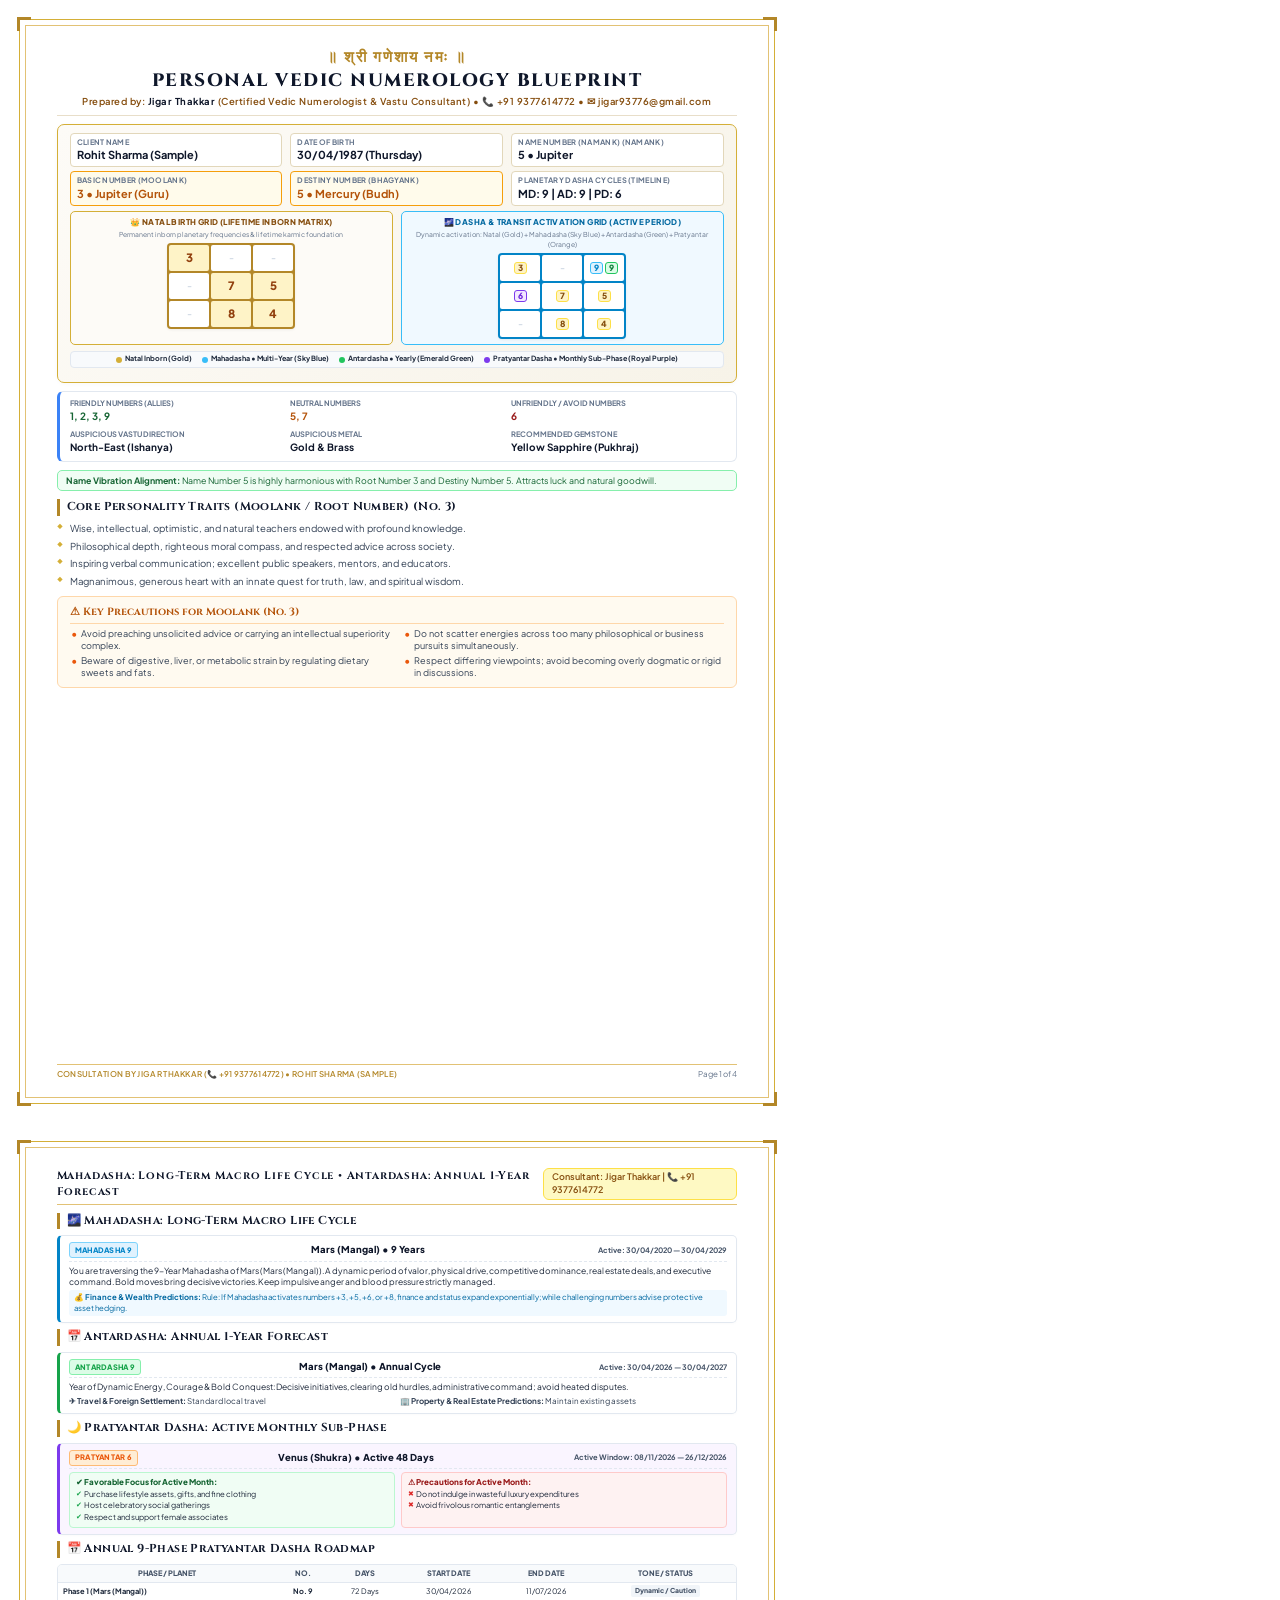
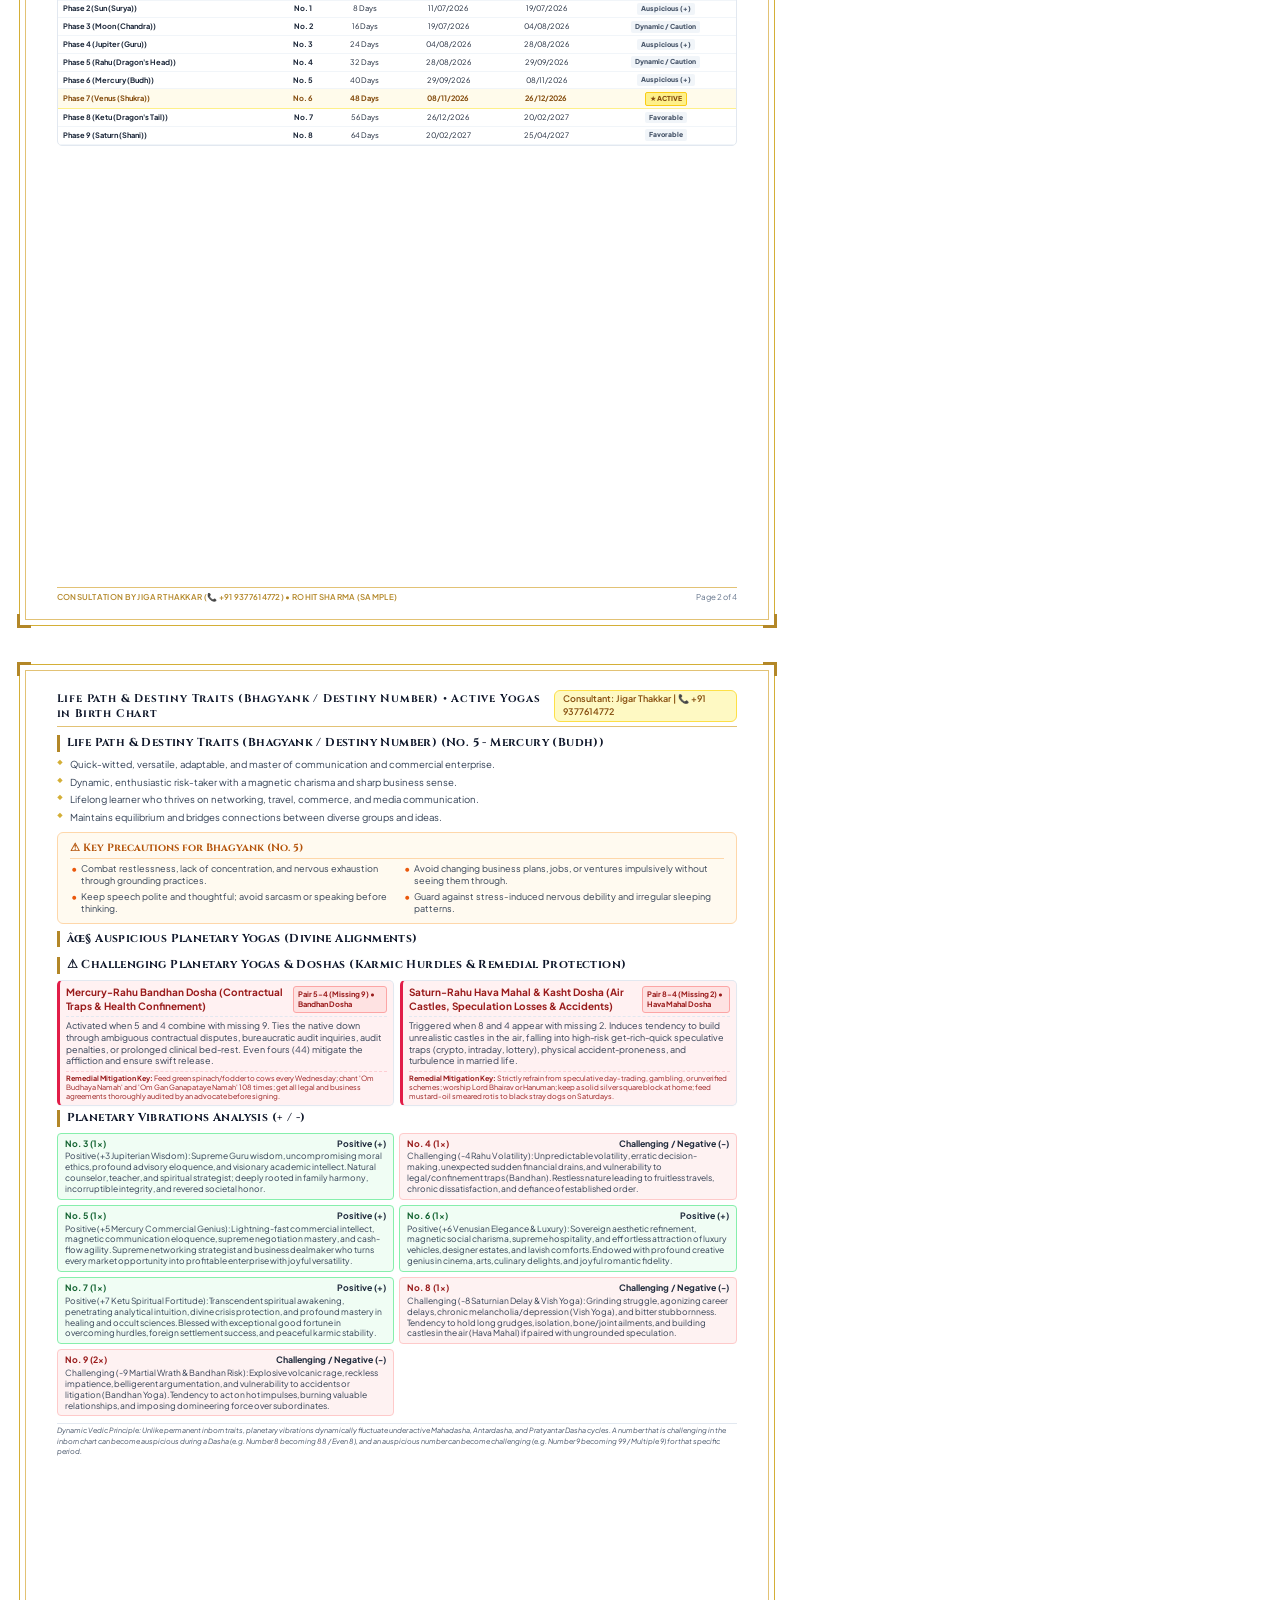
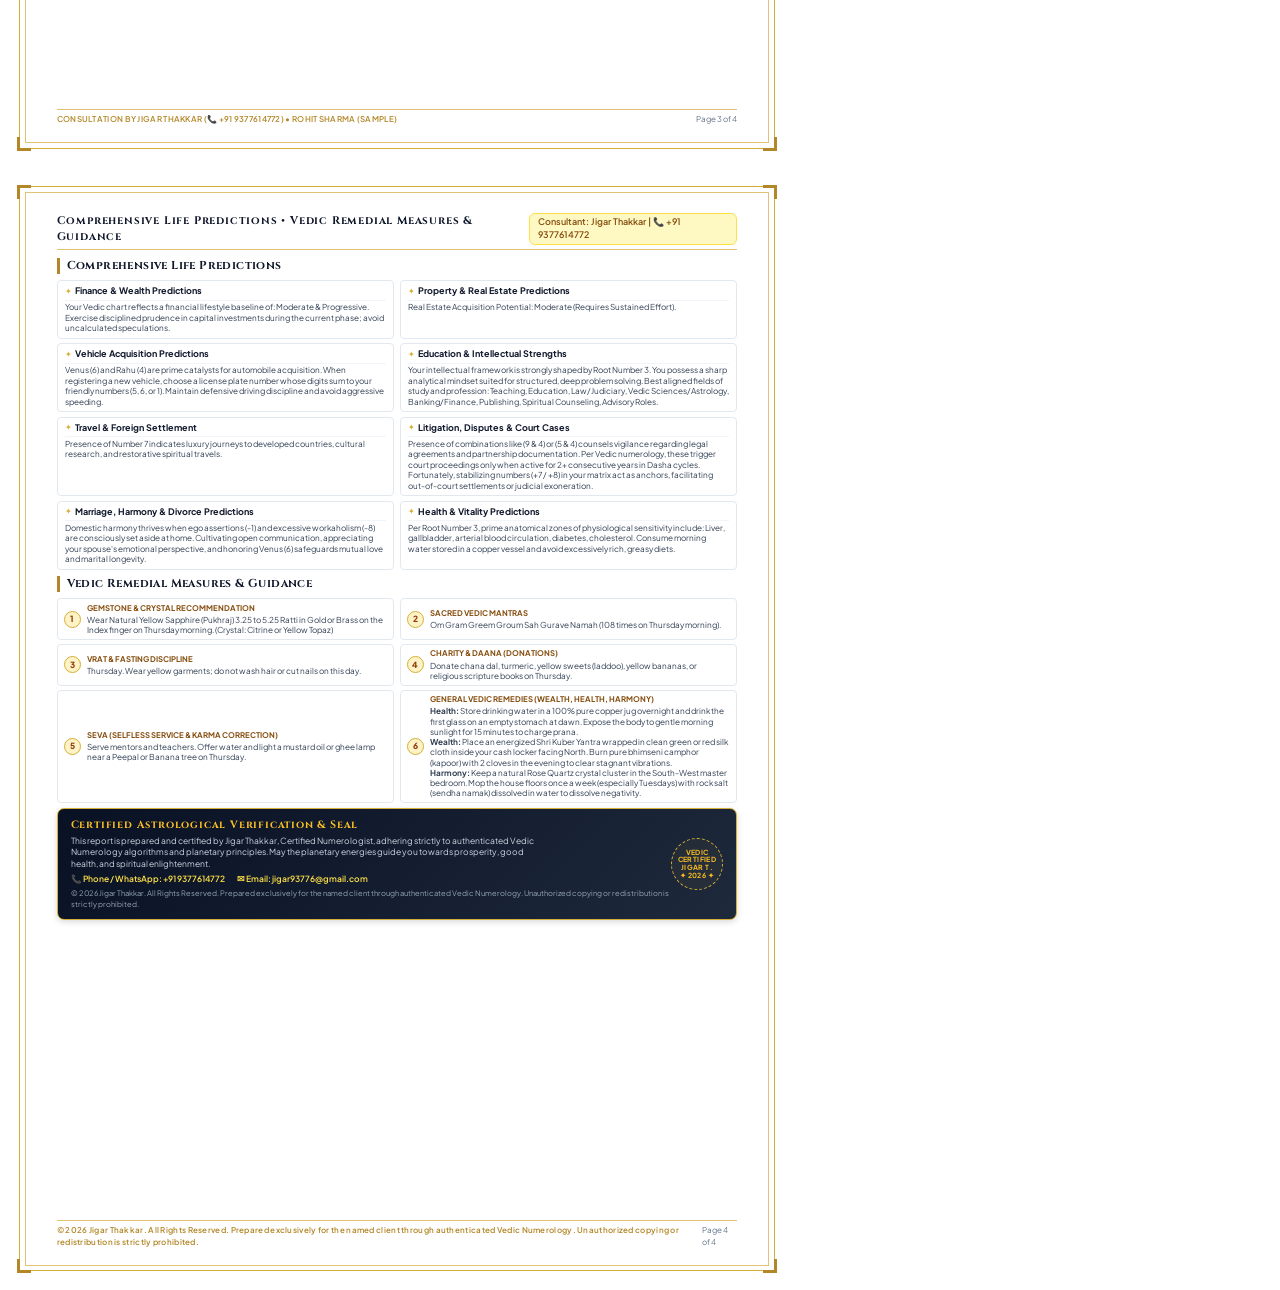
==== reports/Sample_Vedic_Report_English.html @ 42234905 "Fix sample report preview 500 error: include sample PDFs in repo and add auto-generation fallback" ====
<!DOCTYPE html>
<html lang="en">
<head>
<meta charset="UTF-8">
<title>Personal Vedic Numerology Blueprint - Rohit Sharma (Sample)</title>
<style>
@import url('https://fonts.googleapis.com/css2?family=Cinzel:wght@600;700;800;900&family=Plus+Jakarta+Sans:wght@300;400;500;600;700;800&display=swap');

@page {
    size: A4;
    margin: 0;
}

* {
    box-sizing: border-box;
    margin: 0;
    padding: 0;
    -webkit-print-color-adjust: exact !important;
    print-color-adjust: exact !important;
}

body {
    font-family: 'Plus Jakarta Sans', -apple-system, sans-serif;
    color: #1e293b;
    background-color: #ffffff;
    font-size: 10.3px;
    line-height: 1.44;
}

.page {
    width: 210mm;
    height: 297mm;
    max-height: 297mm;
    padding: 12mm 15mm 11mm 15mm;
    background: #ffffff;
    position: relative;
    page-break-after: always;
    break-after: page;
    overflow: hidden;
    display: flex;
    flex-direction: column;
    justify-content: space-between;
}

/* Ornamental Borders */
.page-border {
    position: absolute;
    top: 5mm;
    left: 5mm;
    right: 5mm;
    bottom: 5mm;
    border: 1.5px solid #d4af37;
    pointer-events: none;
    z-index: 1;
}
.page-border-inner {
    position: absolute;
    top: 6.5mm;
    left: 6.5mm;
    right: 6.5mm;
    bottom: 6.5mm;
    border: 0.5px solid #e2c275;
    pointer-events: none;
    z-index: 1;
}
.corner-ornament {
    position: absolute;
    width: 14px;
    height: 14px;
    border-color: #b38728;
    z-index: 2;
}
.corner-tl { top: 4.5mm; left: 4.5mm; border-top: 3px solid #b38728; border-left: 3px solid #b38728; }
.corner-tr { top: 4.5mm; right: 4.5mm; border-top: 3px solid #b38728; border-right: 3px solid #b38728; }
.corner-bl { bottom: 4.5mm; left: 4.5mm; border-bottom: 3px solid #b38728; border-left: 3px solid #b38728; }
.corner-br { bottom: 4.5mm; right: 4.5mm; border-bottom: 3px solid #b38728; border-right: 3px solid #b38728; }

.page-content {
    position: relative;
    z-index: 5;
    height: 100%;
    display: flex;
    flex-direction: column;
    justify-content: space-between;
}

/* Main Header */
.report-main-header {
    text-align: center;
    padding-bottom: 6px;
    border-bottom: 1.5px solid #e8dec9;
    margin-bottom: 8px;
}
.om-symbol {
    font-size: 15px;
    color: #b38728;
    font-weight: 700;
    letter-spacing: 2px;
}
.main-title {
    font-family: 'Cinzel', serif;
    font-size: 18px;
    font-weight: 800;
    color: #0f172a;
    letter-spacing: 1.5px;
    text-transform: uppercase;
    margin: 1px 0;
}
.sub-title {
    font-size: 9.5px;
    color: #854d0e;
    letter-spacing: 0.5px;
    font-weight: 600;
}
.sub-title strong {
    color: #0f172a;
    font-weight: 700;
}

/* Mini Header for subsequent pages */
.page-header-mini {
    display: flex;
    justify-content: space-between;
    align-items: center;
    padding-bottom: 4px;
    border-bottom: 1px solid #e2c275;
    margin-bottom: 8px;
}
.page-header-mini .mini-title {
    font-family: 'Cinzel', serif;
    font-size: 11px;
    font-weight: 700;
    color: #0f172a;
    letter-spacing: 0.8px;
}
.page-header-mini .consultant-tag {
    font-size: 9px;
    color: #854d0e;
    background: #fef9c3;
    padding: 2px 8px;
    border-radius: 6px;
    font-weight: 600;
    border: 1px solid #fde047;
}

/* Section Titles */
.section-title {
    font-family: 'Cinzel', serif;
    font-size: 11.5px;
    font-weight: 700;
    color: #0f172a;
    border-left: 3.5px solid #b38728;
    padding-left: 7px;
    margin-bottom: 6px;
    display: flex;
    align-items: center;
    letter-spacing: 0.4px;
}

/* Profile Card */
.profile-card {
    background: linear-gradient(135deg, #fdfbf7 0%, #f7f3e8 100%);
    border: 1.5px solid #d4af37;
    border-radius: 7px;
    padding: 8px 12px;
    margin-bottom: 8px;
    box-shadow: 0 1px 4px rgba(0,0,0,0.03);
}
.profile-grid-container {
    display: grid;
    grid-template-columns: 1fr 165px;
    gap: 12px;
    align-items: center;
}
.client-data-grid {
    display: grid;
    grid-template-columns: 1fr 1fr;
    gap: 4px 8px;
}
.data-pill {
    background: #ffffff;
    border: 1px solid #e2d7ba;
    border-radius: 4px;
    padding: 3px 6px;
}
.data-pill .label {
    font-size: 7.5px;
    color: #64748b;
    text-transform: uppercase;
    font-weight: 700;
    letter-spacing: 0.3px;
}
.data-pill .value {
    font-size: 11px;
    font-weight: 700;
    color: #0f172a;
}
.data-pill.highlight {
    background: #fffbeb;
    border-color: #f59e0b;
}
.data-pill.highlight .value {
    color: #b45309;
}

/* Dual Vedic Grids Layout */
.dual-grids-row {
    display: grid;
    grid-template-columns: 1fr 1fr;
    gap: 8px;
    margin-bottom: 6px;
}
.grid-box-card {
    background: #fdfbf7;
    border: 1.2px solid #d4af37;
    border-radius: 5px;
    padding: 5px 6px;
    display: flex;
    flex-direction: column;
    align-items: center;
}
.grid-box-card.dasha {
    border-color: #38bdf8;
    background: #f0f9ff;
}
.grid-caption {
    font-size: 8px;
    font-weight: 800;
    color: #854d0e;
    text-transform: uppercase;
    letter-spacing: 0.4px;
    margin-bottom: 2px;
    text-align: center;
}
.grid-caption.dasha {
    color: #0369a1;
}
.grid-subtext {
    font-size: 6.8px;
    color: #64748b;
    margin-bottom: 3px;
    text-align: center;
}
.vedic-grid {
    display: grid;
    grid-template-columns: repeat(3, 40px);
    grid-template-rows: repeat(3, 26px);
    gap: 2px;
    background: #b38728;
    padding: 2px;
    border-radius: 4px;
    box-shadow: 0 1px 3px rgba(0,0,0,0.06);
}
.vedic-grid.dasha {
    background: #0284c7;
}
.vedic-cell {
    background: #ffffff;
    display: flex;
    align-items: center;
    justify-content: center;
    border-radius: 2px;
    font-size: 11px;
    font-weight: 700;
    color: #0f172a;
    overflow: hidden;
}
.vedic-cell.natal-cell.active {
    background: #fef3c7;
    color: #92400e;
    font-size: 11.5px;
    font-weight: 800;
}
.vedic-cell.dasha-cell {
    display: flex;
    align-items: center;
    justify-content: center;
    gap: 2px;
    flex-wrap: wrap;
    padding: 1px;
}
.vedic-cell.empty {
    color: #cbd5e1;
    font-size: 8.5px;
}
.chip {
    font-size: 8.5px;
    font-weight: 800;
    padding: 1px 3px;
    border-radius: 3px;
    line-height: 1;
    border: 1px solid transparent;
}
.chip-natal { background: #fef3c7; color: #854d0e; border-color: #fde047; }
.chip-md { background: #e0f2fe; color: #0284c7; border-color: #38bdf8; }
.chip-ad { background: #dcfce7; color: #15803d; border-color: #22c55e; }
.chip-pd { background: #f3e8ff; color: #6d28d9; border-color: #7c3aed; }

.grid-legend-bar {
    display: flex;
    justify-content: center;
    gap: 10px;
    background: #f8fafc;
    border: 1px solid #e2e8f0;
    border-radius: 4px;
    padding: 2.5px 8px;
    margin-bottom: 6px;
    font-size: 7.2px;
    font-weight: 700;
}
.legend-pill { display: inline-flex; align-items: center; gap: 3px; }
.legend-dot { width: 6px; height: 6px; border-radius: 50%; display: inline-block; }
.dot-natal { background: #d4af37; }
.dot-md { background: #38bdf8; }
.dot-ad { background: #22c55e; }
.dot-pd { background: #7c3aed; }

/* Planetary Friendship Compass Box */
.compass-box {
    background: #ffffff;
    border: 1px solid #e2e8f0;
    border-left: 3.5px solid #3b82f6;
    border-radius: 6px;
    padding: 6px 10px;
    margin-bottom: 8px;
    display: grid;
    grid-template-columns: 1fr 1fr 1fr;
    gap: 6px;
}
.compass-item {
    display: flex;
    flex-direction: column;
}
.compass-label {
    font-size: 7.5px;
    text-transform: uppercase;
    color: #64748b;
    font-weight: 700;
}
.compass-val {
    font-size: 10px;
    font-weight: 700;
    color: #0f172a;
}
.compass-val.green { color: #166534; }
.compass-val.orange { color: #b45309; }
.compass-val.red { color: #991b1b; }

.name-harmony-bar {
    background: #f0fdf4;
    border: 1px solid #86efac;
    border-radius: 5px;
    padding: 4px 8px;
    font-size: 8.8px;
    color: #166534;
    margin-bottom: 8px;
    line-height: 1.35;
}

/* Badges Bar */
.meta-badge-bar {
    display: flex;
    gap: 6px;
    margin-bottom: 7px;
}
.meta-badge {
    background: #f8fafc;
    border: 1px solid #cbd5e1;
    border-radius: 4px;
    padding: 3px 6px;
    font-size: 9px;
    font-weight: 600;
    color: #334155;
    flex: 1;
    text-align: center;
}
.meta-badge span {
    color: #b45309;
    font-weight: 700;
}

/* Quality List */
.quality-list-single {
    list-style: none;
    display: flex;
    flex-direction: column;
    gap: 4.5px;
    margin-bottom: 8px;
}
.quality-item-single {
    position: relative;
    padding-left: 13px;
    font-size: 9.6px;
    color: #334155;
    line-height: 1.38;
}
.quality-item-single::before {
    content: "◆";
    position: absolute;
    left: 0;
    top: 0;
    color: #d4af37;
    font-size: 7px;
}

/* Precautions Box */
.root-precautions-box {
    background: #fffaf0;
    border: 1.5px solid #fed7aa;
    border-radius: 6px;
    padding: 8px 12px;
    margin-top: 3px;
}
.root-precautions-header {
    font-family: 'Cinzel', serif;
    font-size: 10.5px;
    font-weight: 700;
    color: #b45309;
    margin-bottom: 4px;
    padding-bottom: 2px;
    border-bottom: 1px solid #fed7aa;
}
.root-precautions-grid {
    display: grid;
    grid-template-columns: 1fr 1fr;
    gap: 3.5px 12px;
    list-style: none;
}
.root-precautions-grid li {
    position: relative;
    padding-left: 11px;
    font-size: 9.1px;
    color: #334155;
    line-height: 1.32;
}
.root-precautions-grid li::before {
    content: "•";
    position: absolute;
    left: 1px;
    top: -2px;
    font-size: 12px;
    color: #ea580c;
}

/* Dasha Banner */
.dasha-summary-bar {
    display: grid;
    grid-template-columns: 1fr 1fr 1fr;
    gap: 7px;
    background: #f8fafc;
    border: 1.5px solid #cbd5e1;
    border-radius: 6px;
    padding: 6px 9px;
    margin-bottom: 8px;
}
.dasha-box {
    text-align: center;
}
.dasha-box .d-label {
    font-size: 7.5px;
    text-transform: uppercase;
    color: #64748b;
    font-weight: 700;
}
.dasha-box .d-val {
    font-size: 12px;
    font-weight: 800;
    color: #1e3a8a;
    margin: 1px 0;
}
.dasha-box .d-span {
    font-size: 7.5px;
    color: #475569;
}

/* 3-Tier Period Forecast Cards */
.tier-card {
    background: #ffffff;
    border: 1px solid #e2e8f0;
    border-radius: 5px;
    padding: 6px 9px;
    margin-bottom: 6px;
    box-shadow: 0 1px 3px rgba(0,0,0,0.02);
}
.tier-card.tier-md { border-left: 3.5px solid #0284c7; }
.tier-card.tier-ad { border-left: 3.5px solid #16a34a; }
.tier-card.tier-pd { border-left: 3.5px solid #7c3aed; background: #faf5ff; }

.tier-header-bar {
    display: flex;
    justify-content: space-between;
    align-items: center;
    margin-bottom: 3px;
    border-bottom: 1px dashed #e2e8f0;
    padding-bottom: 2.5px;
}
.tier-badge {
    font-size: 7.5px;
    font-weight: 800;
    text-transform: uppercase;
    padding: 1.5px 5px;
    border-radius: 3px;
    letter-spacing: 0.3px;
}
.badge-md { background: #e0f2fe; color: #0284c7; border: 1px solid #7dd3fc; }
.badge-ad { background: #dcfce7; color: #16a34a; border: 1px solid #86efac; }
.badge-pd { background: #ffedd5; color: #ea580c; border: 1px solid #fdba74; }

.tier-title-main { font-size: 9.5px; font-weight: 800; color: #0f172a; }
.tier-date-span { font-size: 7.5px; font-weight: 700; color: #475569; }

.tier-text-content { font-size: 8.5px; color: #1e293b; line-height: 1.35; margin-bottom: 2.5px; }
.tier-note-bar { font-size: 7.8px; color: #0369a1; background: #f0f9ff; padding: 2px 5px; border-radius: 3px; margin-top: 2px; }
.tier-subgrid {
    display: grid;
    grid-template-columns: 1fr 1fr;
    gap: 4px;
    margin-top: 3px;
    font-size: 8px;
    color: #334155;
}
.tier-dos-donts-grid {
    display: grid;
    grid-template-columns: 1fr 1fr;
    gap: 6px;
    margin-top: 3px;
}
.do-box {
    background: #f0fdf4;
    border: 1px solid #bbf7d0;
    border-radius: 4px;
    padding: 3.5px 6px;
    font-size: 7.8px;
}
.dont-box {
    background: #fef2f2;
    border: 1px solid #fecaca;
    border-radius: 4px;
    padding: 3.5px 6px;
    font-size: 7.8px;
}
.do-title { font-weight: 800; color: #166534; font-size: 8px; margin-bottom: 2px; }
.dont-title { font-weight: 800; color: #991b1b; font-size: 8px; margin-bottom: 2px; }
.do-box ul, .dont-box ul { list-style: none; padding-left: 0; }
.do-box li { padding-left: 8px; position: relative; margin-bottom: 1.5px; line-height: 1.25; }
.do-box li::before { content: "✔"; position: absolute; left: 0; font-size: 7px; color: #16a34a; }
.dont-box li { padding-left: 8px; position: relative; margin-bottom: 1.5px; line-height: 1.25; }
.dont-box li::before { content: "✖"; position: absolute; left: 0; font-size: 7px; color: #dc2626; }

/* Roadmap Calendar Table */
.roadmap-table-wrap {
    margin-top: 5px;
    border: 1px solid #e2e8f0;
    border-radius: 5px;
    overflow: hidden;
}
.roadmap-table {
    width: 100%;
    border-collapse: collapse;
    font-size: 7.5px;
}
.roadmap-table th {
    background: #f8fafc;
    color: #475569;
    font-weight: 800;
    padding: 3px 5px;
    border-bottom: 1px solid #e2e8f0;
    text-transform: uppercase;
}
.roadmap-table td {
    padding: 2.5px 5px;
    border-bottom: 1px solid #f1f5f9;
    color: #1e293b;
}
.roadmap-table tr.active-phase {
    background: #fffbeb;
    font-weight: 700;
}
.roadmap-table tr.active-phase td {
    color: #854d0e;
    border-bottom: 1px solid #fef08a;
}
.status-chip {
    font-size: 6.8px;
    font-weight: 800;
    padding: 1px 4px;
    border-radius: 2px;
    display: inline-block;
    background: #f1f5f9;
    color: #475569;
}
.status-chip.active { background: #fef08a; color: #854d0e; border: 1px solid #facc15; }

/* Yogas Quad Grid */
.yogas-quad-grid {
    display: grid;
    grid-template-columns: 1fr 1fr;
    gap: 6px;
    margin-bottom: 7px;
}
.yoga-card-quad {
    background: #ffffff;
    border: 1px solid #e2e8f0;
    border-radius: 5px;
    padding: 4px 6px;
    box-shadow: 0 1px 2px rgba(0,0,0,0.02);
}
.yoga-card-quad.auspicious {
    border-left: 3px solid #16a34a;
    background: #f0fdf4;
}
.yoga-card-quad.inauspicious {
    border-left: 3px solid #e11d48;
    background: #fff1f2;
}
.yoga-tag-mini.gold {
    background: #fef3c7;
    color: #92400e;
    border-color: #fde047;
}
.yoga-tag-mini.ruby {
    background: #fee2e2;
    color: #991b1b;
    border-color: #fca5a5;
}
.yoga-remedy-note {
    font-size: 7.2px;
    color: #991b1b;
    margin-top: 2px;
    padding-top: 2px;
    border-top: 1px dashed #fecdd3;
    line-height: 1.25;
}
.yoga-card-quad-header {
    display: flex;
    justify-content: space-between;
    align-items: center;
    margin-bottom: 3px;
    padding-bottom: 2px;
    border-bottom: 1px dashed #e2e8f0;
}
.yoga-card-quad-title {
    font-size: 10px;
    font-weight: 700;
    color: #0f172a;
}
.yoga-tag-mini {
    font-size: 7.5px;
    font-weight: 700;
    padding: 1.5px 4px;
    border-radius: 3px;
    background: #f1f5f9;
    color: #475569;
    border: 1px solid #cbd5e1;
}
.yoga-tag-mini.gold {
    background: #fef3c7;
    color: #92400e;
    border-color: #fde047;
}
.yoga-card-quad-body {
    display: flex;
    flex-direction: column;
    gap: 2px;
}
.yoga-line-mini {
    font-size: 9px;
    color: #334155;
    line-height: 1.32;
}

/* Vibrations Grid */
.vibrations-grid {
    display: grid;
    grid-template-columns: 1fr 1fr;
    gap: 5px;
    margin-bottom: 7px;
}
.vibe-item {
    border-radius: 4px;
    padding: 4px 7px;
    font-size: 8.8px;
}
.vibe-item.badge-pos {
    background: #f0fdf4;
    border: 1px solid #86efac;
}
.vibe-item.badge-neg {
    background: #fef2f2;
    border: 1px solid #fecaca;
}
.vibe-header {
    display: flex;
    justify-content: space-between;
    font-weight: 700;
    margin-bottom: 1px;
}
.badge-pos .vibe-num { color: #166534; }
.badge-neg .vibe-num { color: #991b1b; }
.vibe-text {
    font-size: 8.5px;
    color: #334155;
    line-height: 1.28;
}

/* Predictions 2x4 Grid */
.preds-grid {
    display: grid;
    grid-template-columns: 1fr 1fr;
    gap: 4.5px 6px;
    margin-bottom: 6px;
}
.pred-card {
    background: #ffffff;
    border: 1px solid #e2e8f0;
    border-radius: 4px;
    padding: 4px 7px;
    display: flex;
    flex-direction: column;
    gap: 1.5px;
}
.pred-header {
    display: flex;
    align-items: center;
    gap: 3px;
    border-bottom: 1px solid #f1f5f9;
    padding-bottom: 1.5px;
}
.pred-icon {
    color: #d4af37;
    font-size: 8px;
}
.pred-title {
    font-size: 9px;
    font-weight: 700;
    color: #0f172a;
}
.pred-body {
    font-size: 8.2px;
    color: #334155;
    line-height: 1.28;
}

/* Remedies 2-Column Grid */
.remedies-sequence {
    display: grid;
    grid-template-columns: 1fr 1fr;
    gap: 4px 6px;
    margin-bottom: 5px;
}
.remedy-card-seq {
    background: #ffffff;
    border: 1px solid #e2e8f0;
    border-radius: 4px;
    padding: 3.5px 6px;
    display: flex;
    gap: 6px;
    align-items: center;
}
.remedy-num-seq {
    width: 17px;
    height: 17px;
    min-width: 17px;
    border-radius: 50%;
    background: #fef3c7;
    color: #92400e;
    border: 1px solid #d4af37;
    display: flex;
    align-items: center;
    justify-content: center;
    font-size: 8.5px;
    font-weight: 800;
}
.remedy-content-seq {
    flex: 1;
}
.remedy-label-seq {
    font-size: 7.8px;
    font-weight: 700;
    color: #854d0e;
    text-transform: uppercase;
    margin-bottom: 1px;
}
.remedy-text-seq {
    font-size: 8.2px;
    color: #334155;
    line-height: 1.25;
}
    color: #334155;
    line-height: 1.33;
}

/* Consultant Notes Box */
.consultant-notes-box {
    background: #fdfbf7;
    border: 1.5px dashed #d4af37;
    border-radius: 6px;
    padding: 6px 10px;
    margin-bottom: 7px;
}
.consultant-notes-header {
    font-family: 'Cinzel', serif;
    font-size: 9.5px;
    font-weight: 700;
    color: #92400e;
    margin-bottom: 2px;
}
.consultant-notes-body {
    font-size: 9px;
    color: #334155;
    line-height: 1.33;
}

/* Master Deluxe Certification & Copyright Card */
.cert-stamp-card-deluxe {
    background: linear-gradient(135deg, #091124 0%, #1e293b 100%);
    border: 1.5px solid #d4af37;
    border-radius: 7px;
    padding: 9px 13px;
    color: #f8fafc;
    display: flex;
    justify-content: space-between;
    align-items: center;
    margin-top: auto;
    margin-bottom: 2px;
    box-shadow: 0 2px 6px rgba(0,0,0,0.15);
}
.cert-title {
    font-family: 'Cinzel', serif;
    font-size: 10.5px;
    color: #fbbf24;
    font-weight: 700;
    letter-spacing: 0.8px;
    margin-bottom: 2px;
}
.cert-desc {
    font-size: 8.5px;
    color: #cbd5e1;
    line-height: 1.32;
    max-width: 470px;
}
.cert-contact-bar {
    display: flex;
    gap: 12px;
    margin-top: 4px;
    font-size: 8.5px;
    color: #fde047;
    font-weight: 600;
}
.cert-seal-deluxe {
    border: 1.5px dashed #d4af37;
    border-radius: 50%;
    width: 52px;
    height: 52px;
    min-width: 52px;
    display: flex;
    flex-direction: column;
    align-items: center;
    justify-content: center;
    text-align: center;
    font-size: 7px;
    font-weight: 700;
    color: #fbbf24;
    text-transform: uppercase;
    letter-spacing: 0.4px;
    line-height: 1.1;
    background: rgba(212, 175, 55, 0.05);
}

/* Footer */
.page-footer {
    display: flex;
    justify-content: space-between;
    align-items: center;
    padding-top: 4px;
    border-top: 1px solid #e2c275;
    font-size: 8px;
    color: #64748b;
    margin-top: auto;
}
.footer-stamp {
    font-weight: 600;
    color: #b38728;
    letter-spacing: 0.3px;
}
</style>
</head>
<body>

<!-- ==================== PAGE 1: CLIENT DETAILS & DUAL VEDIC GRIDS ==================== -->
<div class="page">
    <div class="page-border"></div>
    <div class="page-border-inner"></div>
    <div class="corner-ornament corner-tl"></div>
    <div class="corner-ornament corner-tr"></div>
    <div class="corner-ornament corner-bl"></div>
    <div class="corner-ornament corner-br"></div>

    <div class="page-content">
        <div>
            <!-- Header -->
            <div class="report-main-header">
                <div class="om-symbol">॥ श्री गणेशाय नमः ॥</div>
                <h1 class="main-title">Personal Vedic Numerology Blueprint</h1>
                <div class="sub-title">Prepared by: <strong>Jigar Thakkar</strong> (Certified Vedic Numerologist & Vastu Consultant) • 📞 +91 9377614772 • ✉ jigar93776@gmail.com</div>
            </div>

            <!-- Profile Card with Dual Grids -->
            <div class="profile-card">
                <div class="client-data-grid" style="grid-template-columns: repeat(3, 1fr); margin-bottom: 5px;">
                    <div class="data-pill">
                        <div class="label">Client Name</div>
                        <div class="value">Rohit Sharma (Sample)</div>
                    </div>
                    <div class="data-pill">
                        <div class="label">Date of Birth</div>
                        <div class="value">30/04/1987 (Thursday)</div>
                    </div>
                    <div class="data-pill">
                        <div class="label">Name Number (Namank) (Namank)</div>
                        <div class="value">5 • Jupiter</div>
                    </div>
                    <div class="data-pill highlight">
                        <div class="label">Basic Number (Moolank)</div>
                        <div class="value">3 • Jupiter (Guru)</div>
                    </div>
                    <div class="data-pill highlight">
                        <div class="label">Destiny Number (Bhagyank)</div>
                        <div class="value">5 • Mercury (Budh)</div>
                    </div>
                    <div class="data-pill">
                        <div class="label">Planetary Dasha Cycles (Timeline)</div>
                        <div class="value">MD: 9 | AD: 9 | PD: 6</div>
                    </div>
                </div>

                <!-- Dual Grids Side-by-Side (Natal vs Dasha Activation) -->
                <div class="dual-grids-row">
                    <div class="grid-box-card">
                        <div class="grid-caption">👑 Natal Birth Grid (Lifetime Inborn Matrix)</div>
                        <div class="grid-subtext">Permanent inborn planetary frequencies & lifetime karmic foundation</div>
                        <div class="vedic-grid">
                            <div class="vedic-cell natal-cell active">3</div>
<div class="vedic-cell natal-cell empty">-</div>
<div class="vedic-cell natal-cell empty">-</div>
<div class="vedic-cell natal-cell empty">-</div>
<div class="vedic-cell natal-cell active">7</div>
<div class="vedic-cell natal-cell active">5</div>
<div class="vedic-cell natal-cell empty">-</div>
<div class="vedic-cell natal-cell active">8</div>
<div class="vedic-cell natal-cell active">4</div>

                        </div>
                    </div>
                    <div class="grid-box-card dasha">
                        <div class="grid-caption dasha">🌌 Dasha & Transit Activation Grid (Active Period)</div>
                        <div class="grid-subtext">Dynamic activation: Natal (Gold) + Mahadasha (Sky Blue) + Antardasha (Green) + Pratyantar (Orange)</div>
                        <div class="vedic-grid dasha">
                            <div class="vedic-cell dasha-cell active"><span class="chip chip-natal">3</span></div>
<div class="vedic-cell dasha-cell empty">-</div>
<div class="vedic-cell dasha-cell active"><span class="chip chip-md">9</span><span class="chip chip-ad">9</span></div>
<div class="vedic-cell dasha-cell active"><span class="chip chip-pd">6</span></div>
<div class="vedic-cell dasha-cell active"><span class="chip chip-natal">7</span></div>
<div class="vedic-cell dasha-cell active"><span class="chip chip-natal">5</span></div>
<div class="vedic-cell dasha-cell empty">-</div>
<div class="vedic-cell dasha-cell active"><span class="chip chip-natal">8</span></div>
<div class="vedic-cell dasha-cell active"><span class="chip chip-natal">4</span></div>

                        </div>
                    </div>
                </div>

                <!-- Color Legend Bar -->
                <div class="grid-legend-bar">
                    <span class="legend-pill"><span class="legend-dot dot-natal"></span> Natal Inborn (Gold)</span>
                    <span class="legend-pill"><span class="legend-dot dot-md"></span> Mahadasha • Multi-Year (Sky Blue)</span>
                    <span class="legend-pill"><span class="legend-dot dot-ad"></span> Antardasha • Yearly (Emerald Green)</span>
                    <span class="legend-pill"><span class="legend-dot dot-pd"></span> Pratyantar Dasha • Monthly Sub-Phase (Royal Purple)</span>
                </div>
            </div>

            <!-- Planetary Friendship Compass Box -->
            <div class="compass-box">
                <div class="compass-item">
                    <span class="compass-label">Friendly Numbers (Allies)</span>
                    <span class="compass-val green">1, 2, 3, 9</span>
                </div>
                <div class="compass-item">
                    <span class="compass-label">Neutral Numbers</span>
                    <span class="compass-val orange">5, 7</span>
                </div>
                <div class="compass-item">
                    <span class="compass-label">Unfriendly / Avoid Numbers</span>
                    <span class="compass-val red">6</span>
                </div>
                <div class="compass-item">
                    <span class="compass-label">Auspicious Vastu Direction</span>
                    <span class="compass-val">North-East (Ishanya)</span>
                </div>
                <div class="compass-item">
                    <span class="compass-label">Auspicious Metal</span>
                    <span class="compass-val">Gold & Brass</span>
                </div>
                <div class="compass-item">
                    <span class="compass-label">Recommended Gemstone</span>
                    <span class="compass-val">Yellow Sapphire (Pukhraj)</span>
                </div>
            </div>

            <div class="name-harmony-bar"><strong>Name Vibration Alignment:</strong> Name Number 5 is highly harmonious with Root Number 3 and Destiny Number 5. Attracts luck and natural goodwill.</div>

            <!-- Moolank Qualities -->
            <div class="section-title">Core Personality Traits (Moolank / Root Number) (No. 3)</div>
            <ul class="quality-list-single">
                <li class="quality-item-single">Wise, intellectual, optimistic, and natural teachers endowed with profound knowledge.</li>
<li class="quality-item-single">Philosophical depth, righteous moral compass, and respected advice across society.</li>
<li class="quality-item-single">Inspiring verbal communication; excellent public speakers, mentors, and educators.</li>
<li class="quality-item-single">Magnanimous, generous heart with an innate quest for truth, law, and spiritual wisdom.</li>

            </ul>

            <!-- Moolank Precautions -->
            <div class="root-precautions-box">
                <div class="root-precautions-header">⚠ Key Precautions for Moolank (No. 3)</div>
                <ul class="root-precautions-grid">
                    <li>Avoid preaching unsolicited advice or carrying an intellectual superiority complex.</li>
<li>Do not scatter energies across too many philosophical or business pursuits simultaneously.</li>
<li>Beware of digestive, liver, or metabolic strain by regulating dietary sweets and fats.</li>
<li>Respect differing viewpoints; avoid becoming overly dogmatic or rigid in discussions.</li>

                </ul>
            </div>
        </div>

        <div class="page-footer">
            <span class="footer-stamp">CONSULTATION BY JIGAR THAKKAR (📞 +91 9377614772) • ROHIT SHARMA (SAMPLE)</span>
            <span>Page 1 of 4</span>
        </div>
    </div>
</div>

<!-- ==================== PAGE 2: 3-TIER VEDIC PERIOD FORECAST & CALENDAR ROADMAP ==================== -->
<div class="page">
    <div class="page-border"></div>
    <div class="page-border-inner"></div>
    <div class="corner-ornament corner-tl"></div>
    <div class="corner-ornament corner-tr"></div>
    <div class="corner-ornament corner-bl"></div>
    <div class="corner-ornament corner-br"></div>

    <div class="page-content">
        <div>
            <div class="page-header-mini">
                <div class="mini-title">Mahadasha: Long-Term Macro Life Cycle • Antardasha: Annual 1-Year Forecast</div>
                <div class="consultant-tag">Consultant: Jigar Thakkar | 📞 +91 9377614772</div>
            </div>

            <!-- Tier 1: Mahadasha (Macro Multi-Year Cycle) -->
            <div class="section-title">🌌 Mahadasha: Long-Term Macro Life Cycle</div>
            <div class="tier-card tier-md">
                <div class="tier-header-bar">
                    <span class="tier-badge badge-md">Mahadasha 9</span>
                    <span class="tier-title-main">Mars (Mangal) • 9 Years</span>
                    <span class="tier-date-span">Active: 30/04/2020 — 30/04/2029</span>
                </div>
                <div class="tier-text-content">You are traversing the 9-Year Mahadasha of Mars (Mars (Mangal)). A dynamic period of valor, physical drive, competitive dominance, real estate deals, and executive command. Bold moves bring decisive victories. Keep impulsive anger and blood pressure strictly managed.</div>
                <div class="tier-note-bar"><strong>💰 Finance & Wealth Predictions:</strong> Rule: If Mahadasha activates numbers +3, +5, +6, or +8, finance and status expand exponentially; while challenging numbers advise protective asset hedging.</div>
            </div>

            <!-- Tier 2: Antardasha (Annual 1-Year Forecast) -->
            <div class="section-title">📅 Antardasha: Annual 1-Year Forecast</div>
            <div class="tier-card tier-ad">
                <div class="tier-header-bar">
                    <span class="tier-badge badge-ad">Antardasha 9</span>
                    <span class="tier-title-main">Mars (Mangal) • Annual Cycle</span>
                    <span class="tier-date-span">Active: 30/04/2026 — 30/04/2027</span>
                </div>
                <div class="tier-text-content">Year of Dynamic Energy, Courage & Bold Conquest: Decisive initiatives, clearing old hurdles, administrative command; avoid heated disputes.</div>
                <div class="tier-subgrid">
                    <div><strong>✈ Travel & Foreign Settlement:</strong> Standard local travel</div>
                    <div><strong>🏢 Property & Real Estate Predictions:</strong> Maintain existing assets</div>
                </div>
            </div>

            <!-- Tier 3: Pratyantar Dasha (Active Monthly Sub-Phase) -->
            <div class="section-title">🌙 Pratyantar Dasha: Active Monthly Sub-Phase</div>
            <div class="tier-card tier-pd">
                <div class="tier-header-bar">
                    <span class="tier-badge badge-pd">Pratyantar 6</span>
                    <span class="tier-title-main">Venus (Shukra) • Active 48 Days</span>
                    <span class="tier-date-span">Active Window: 08/11/2026 — 26/12/2026</span>
                </div>
                <div class="tier-dos-donts-grid">
                    <div class="do-box">
                        <div class="do-title">✔ Favorable Focus for Active Month:</div>
                        <ul><li>Purchase lifestyle assets, gifts, and fine clothing</li><li>Host celebratory social gatherings</li><li>Respect and support female associates</li></ul>
                    </div>
                    <div class="dont-box">
                        <div class="dont-title">⚠ Precautions for Active Month:</div>
                        <ul><li>Do not indulge in wasteful luxury expenditures</li><li>Avoid frivolous romantic entanglements</li></ul>
                    </div>
                </div>
            </div>

            <!-- Annual 9-Phase Roadmap Table -->
            <div class="section-title">📅 Annual 9-Phase Pratyantar Dasha Roadmap</div>
            <div class="roadmap-table-wrap">
                <table class="roadmap-table">
                    <thead>
                        <tr>
                            <th>Phase / Planet</th>
                            <th style="text-align:center;">No.</th>
                            <th style="text-align:center;">Days</th>
                            <th style="text-align:center;">Start Date</th>
                            <th style="text-align:center;">End Date</th>
                            <th style="text-align:center;">Tone / Status</th>
                        </tr>
                    </thead>
                    <tbody>
                        
        <tr class="">
            <td style="font-weight:700;">Phase 1 (Mars (Mangal))</td>
            <td style="text-align:center;"><strong>No. 9</strong></td>
            <td style="text-align:center;">72 Days</td>
            <td style="text-align:center;">30/04/2026</td>
            <td style="text-align:center;">11/07/2026</td>
            <td style="text-align:center;"><span class="status-chip ">Dynamic / Caution</span></td>
        </tr>
        
        <tr class="">
            <td style="font-weight:700;">Phase 2 (Sun (Surya))</td>
            <td style="text-align:center;"><strong>No. 1</strong></td>
            <td style="text-align:center;">8 Days</td>
            <td style="text-align:center;">11/07/2026</td>
            <td style="text-align:center;">19/07/2026</td>
            <td style="text-align:center;"><span class="status-chip ">Auspicious (+)</span></td>
        </tr>
        
        <tr class="">
            <td style="font-weight:700;">Phase 3 (Moon (Chandra))</td>
            <td style="text-align:center;"><strong>No. 2</strong></td>
            <td style="text-align:center;">16 Days</td>
            <td style="text-align:center;">19/07/2026</td>
            <td style="text-align:center;">04/08/2026</td>
            <td style="text-align:center;"><span class="status-chip ">Dynamic / Caution</span></td>
        </tr>
        
        <tr class="">
            <td style="font-weight:700;">Phase 4 (Jupiter (Guru))</td>
            <td style="text-align:center;"><strong>No. 3</strong></td>
            <td style="text-align:center;">24 Days</td>
            <td style="text-align:center;">04/08/2026</td>
            <td style="text-align:center;">28/08/2026</td>
            <td style="text-align:center;"><span class="status-chip ">Auspicious (+)</span></td>
        </tr>
        
        <tr class="">
            <td style="font-weight:700;">Phase 5 (Rahu (Dragon's Head))</td>
            <td style="text-align:center;"><strong>No. 4</strong></td>
            <td style="text-align:center;">32 Days</td>
            <td style="text-align:center;">28/08/2026</td>
            <td style="text-align:center;">29/09/2026</td>
            <td style="text-align:center;"><span class="status-chip ">Dynamic / Caution</span></td>
        </tr>
        
        <tr class="">
            <td style="font-weight:700;">Phase 6 (Mercury (Budh))</td>
            <td style="text-align:center;"><strong>No. 5</strong></td>
            <td style="text-align:center;">40 Days</td>
            <td style="text-align:center;">29/09/2026</td>
            <td style="text-align:center;">08/11/2026</td>
            <td style="text-align:center;"><span class="status-chip ">Auspicious (+)</span></td>
        </tr>
        
        <tr class="active-phase">
            <td style="font-weight:700;">Phase 7 (Venus (Shukra))</td>
            <td style="text-align:center;"><strong>No. 6</strong></td>
            <td style="text-align:center;">48 Days</td>
            <td style="text-align:center;">08/11/2026</td>
            <td style="text-align:center;">26/12/2026</td>
            <td style="text-align:center;"><span class="status-chip active">★ ACTIVE</span></td>
        </tr>
        
        <tr class="">
            <td style="font-weight:700;">Phase 8 (Ketu (Dragon's Tail))</td>
            <td style="text-align:center;"><strong>No. 7</strong></td>
            <td style="text-align:center;">56 Days</td>
            <td style="text-align:center;">26/12/2026</td>
            <td style="text-align:center;">20/02/2027</td>
            <td style="text-align:center;"><span class="status-chip ">Favorable</span></td>
        </tr>
        
        <tr class="">
            <td style="font-weight:700;">Phase 9 (Saturn (Shani))</td>
            <td style="text-align:center;"><strong>No. 8</strong></td>
            <td style="text-align:center;">64 Days</td>
            <td style="text-align:center;">20/02/2027</td>
            <td style="text-align:center;">25/04/2027</td>
            <td style="text-align:center;"><span class="status-chip ">Favorable</span></td>
        </tr>
        
                    </tbody>
                </table>
            </div>
        </div>

        <div class="page-footer">
            <span class="footer-stamp">CONSULTATION BY JIGAR THAKKAR (📞 +91 9377614772) • ROHIT SHARMA (SAMPLE)</span>
            <span>Page 2 of 4</span>
        </div>
    </div>
</div>

<!-- ==================== PAGE 3: BHAGYANK, YOGAS & PLANETARY VIBRATIONS ==================== -->
<div class="page">
    <div class="page-border"></div>
    <div class="page-border-inner"></div>
    <div class="corner-ornament corner-tl"></div>
    <div class="corner-ornament corner-tr"></div>
    <div class="corner-ornament corner-bl"></div>
    <div class="corner-ornament corner-br"></div>

    <div class="page-content">
        <div>
            <div class="page-header-mini">
                <div class="mini-title">Life Path & Destiny Traits (Bhagyank / Destiny Number) • Active Yogas in Birth Chart</div>
                <div class="consultant-tag">Consultant: Jigar Thakkar | 📞 +91 9377614772</div>
            </div>

            <!-- Bhagyank Qualities -->
            <div class="section-title">Life Path & Destiny Traits (Bhagyank / Destiny Number) (No. 5 - Mercury (Budh))</div>
            <ul class="quality-list-single">
                <li class="quality-item-single">Quick-witted, versatile, adaptable, and master of communication and commercial enterprise.</li>
<li class="quality-item-single">Dynamic, enthusiastic risk-taker with a magnetic charisma and sharp business sense.</li>
<li class="quality-item-single">Lifelong learner who thrives on networking, travel, commerce, and media communication.</li>
<li class="quality-item-single">Maintains equilibrium and bridges connections between diverse groups and ideas.</li>

            </ul>

            <!-- Bhagyank Precautions -->
            <div class="root-precautions-box" style="margin-bottom: 7px;">
                <div class="root-precautions-header">⚠ Key Precautions for Bhagyank (No. 5)</div>
                <ul class="root-precautions-grid">
                    <li>Combat restlessness, lack of concentration, and nervous exhaustion through grounding practices.</li>
<li>Avoid changing business plans, jobs, or ventures impulsively without seeing them through.</li>
<li>Keep speech polite and thoughtful; avoid sarcasm or speaking before thinking.</li>
<li>Guard against stress-induced nervous debility and irregular sleeping patterns.</li>

                </ul>
            </div>

            <!-- Auspicious Yogas Quad -->
            <div class="section-title">âœ§ Auspicious Planetary Yogas (Divine Alignments)</div>
            <div class="yogas-quad-grid" style="margin-bottom: 4px;">
                
            </div>

            <!-- Inauspicious Yogas & Doshas Quad -->
            <div class="section-title">⚠ Challenging Planetary Yogas & Doshas (Karmic Hurdles & Remedial Protection)</div>
            <div class="yogas-quad-grid" style="margin-bottom: 4px;">
                
            <div class="yoga-card-quad inauspicious">
                <div class="yoga-card-quad-header">
                    <div class="yoga-card-quad-title" style="color: #991b1b;">Mercury-Rahu Bandhan Dosha (Contractual Traps & Health Confinement)</div>
                    <span class="yoga-tag-mini ruby">Pair 5-4 (Missing 9) • Bandhan Dosha</span>
                </div>
                <div class="yoga-card-quad-body">
                    <div class="yoga-line-mini">Activated when 5 and 4 combine with missing 9. Ties the native down through ambiguous contractual disputes, bureaucratic audit inquiries, audit penalties, or prolonged clinical bed-rest. Even fours (44) mitigate the affliction and ensure swift release.</div>
                    <div class="yoga-remedy-note"><strong>Remedial Mitigation Key:</strong> Feed green spinach/fodder to cows every Wednesday; chant 'Om Budhaya Namah' and 'Om Gan Ganapataye Namah' 108 times; get all legal and business agreements thoroughly audited by an advocate before signing.</div>
                </div>
            </div>
            
            <div class="yoga-card-quad inauspicious">
                <div class="yoga-card-quad-header">
                    <div class="yoga-card-quad-title" style="color: #991b1b;">Saturn-Rahu Hava Mahal & Kasht Dosha (Air Castles, Speculation Losses & Accidents)</div>
                    <span class="yoga-tag-mini ruby">Pair 8-4 (Missing 2) • Hava Mahal Dosha</span>
                </div>
                <div class="yoga-card-quad-body">
                    <div class="yoga-line-mini">Triggered when 8 and 4 appear with missing 2. Induces tendency to build unrealistic castles in the air, falling into high-risk get-rich-quick speculative traps (crypto, intraday, lottery), physical accident-proneness, and turbulence in married life.</div>
                    <div class="yoga-remedy-note"><strong>Remedial Mitigation Key:</strong> Strictly refrain from speculative day-trading, gambling, or unverified schemes; worship Lord Bhairav or Hanuman; keep a solid silver square block at home; feed mustard-oil smeared rotis to black stray dogs on Saturdays.</div>
                </div>
            </div>
            
            </div>

            <!-- Planetary Vibrations -->
            <div class="section-title">Planetary Vibrations Analysis (+ / -)</div>
            <div class="vibrations-grid">
                
        <div class="vibe-item badge-pos">
            <div class="vibe-header">
                <span class="vibe-num">No. 3 (1x)</span>
                <span class="vibe-type">Positive (+)</span>
            </div>
            
            <div class="vibe-text">Positive (+3 Jupiterian Wisdom): Supreme Guru wisdom, uncompromising moral ethics, profound advisory eloquence, and visionary academic intellect. Natural counselor, teacher, and spiritual strategist; deeply rooted in family harmony, incorruptible integrity, and revered societal honor.</div>
        </div>
        
        <div class="vibe-item badge-neg">
            <div class="vibe-header">
                <span class="vibe-num">No. 4 (1x)</span>
                <span class="vibe-type">Challenging / Negative (-)</span>
            </div>
            
            <div class="vibe-text">Challenging (-4 Rahu Volatility): Unpredictable volatility, erratic decision-making, unexpected sudden financial drains, and vulnerability to legal/confinement traps (Bandhan). Restless nature leading to fruitless travels, chronic dissatisfaction, and defiance of established order.</div>
        </div>
        
        <div class="vibe-item badge-pos">
            <div class="vibe-header">
                <span class="vibe-num">No. 5 (1x)</span>
                <span class="vibe-type">Positive (+)</span>
            </div>
            
            <div class="vibe-text">Positive (+5 Mercury Commercial Genius): Lightning-fast commercial intellect, magnetic communication eloquence, supreme negotiation mastery, and cash-flow agility. Supreme networking strategist and business dealmaker who turns every market opportunity into profitable enterprise with joyful versatility.</div>
        </div>
        
        <div class="vibe-item badge-pos">
            <div class="vibe-header">
                <span class="vibe-num">No. 6 (1x)</span>
                <span class="vibe-type">Positive (+)</span>
            </div>
            
            <div class="vibe-text">Positive (+6 Venusian Elegance & Luxury): Sovereign aesthetic refinement, magnetic social charisma, supreme hospitality, and effortless attraction of luxury vehicles, designer estates, and lavish comforts. Endowed with profound creative genius in cinema, arts, culinary delights, and joyful romantic fidelity.</div>
        </div>
        
        <div class="vibe-item badge-pos">
            <div class="vibe-header">
                <span class="vibe-num">No. 7 (1x)</span>
                <span class="vibe-type">Positive (+)</span>
            </div>
            
            <div class="vibe-text">Positive (+7 Ketu Spiritual Fortitude): Transcendent spiritual awakening, penetrating analytical intuition, divine crisis protection, and profound mastery in healing and occult sciences. Blessed with exceptional good fortune in overcoming hurdles, foreign settlement success, and peaceful karmic stability.</div>
        </div>
        
        <div class="vibe-item badge-neg">
            <div class="vibe-header">
                <span class="vibe-num">No. 8 (1x)</span>
                <span class="vibe-type">Challenging / Negative (-)</span>
            </div>
            
            <div class="vibe-text">Challenging (-8 Saturnian Delay & Vish Yoga): Grinding struggle, agonizing career delays, chronic melancholia/depression (Vish Yoga), and bitter stubbornness. Tendency to hold long grudges, isolation, bone/joint ailments, and building castles in the air (Hava Mahal) if paired with ungrounded speculation.</div>
        </div>
        
        <div class="vibe-item badge-neg">
            <div class="vibe-header">
                <span class="vibe-num">No. 9 (2x)</span>
                <span class="vibe-type">Challenging / Negative (-)</span>
            </div>
            
            <div class="vibe-text">Challenging (-9 Martial Wrath & Bandhan Risk): Explosive volcanic rage, reckless impatience, belligerent argumentation, and vulnerability to accidents or litigation (Bandhan Yoga). Tendency to act on hot impulses, burning valuable relationships, and imposing domineering force over subordinates.</div>
        </div>
        
            </div>
            <div style="font-size: 7.2px; color: #475569; font-style: italic; margin-top: 3px; border-top: 0.5px solid #e2e8f0; padding-top: 2px;">
                Dynamic Vedic Principle: Unlike permanent inborn traits, planetary vibrations dynamically fluctuate under active Mahadasha, Antardasha, and Pratyantar Dasha cycles. A number that is challenging in the inborn chart can become auspicious during a Dasha (e.g. Number 8 becoming 88 / Even 8), and an auspicious number can become challenging (e.g. Number 9 becoming 99 / Multiple 9) for that specific period.
            </div>
        </div>

        <div class="page-footer">
            <span class="footer-stamp">CONSULTATION BY JIGAR THAKKAR (📞 +91 9377614772) • ROHIT SHARMA (SAMPLE)</span>
            <span>Page 3 of 4</span>
        </div>
    </div>
</div>

<!-- ==================== PAGE 4: PREDICTIONS, REMEDIES & CERTIFICATION ==================== -->
<div class="page">
    <div class="page-border"></div>
    <div class="page-border-inner"></div>
    <div class="corner-ornament corner-tl"></div>
    <div class="corner-ornament corner-tr"></div>
    <div class="corner-ornament corner-bl"></div>
    <div class="corner-ornament corner-br"></div>

    <div class="page-content">
        <div>
            <div class="page-header-mini">
                <div class="mini-title">Comprehensive Life Predictions • Vedic Remedial Measures & Guidance</div>
                <div class="consultant-tag">Consultant: Jigar Thakkar | 📞 +91 9377614772</div>
            </div>

            <div class="section-title">Comprehensive Life Predictions</div>
            <div class="preds-grid">
                
            <div class="pred-card">
                <div class="pred-header">
                    <span class="pred-icon">✦</span>
                    <span class="pred-title">Finance & Wealth Predictions</span>
                </div>
                <div class="pred-body">Your Vedic chart reflects a financial lifestyle baseline of: Moderate & Progressive. Exercise disciplined prudence in capital investments during the current phase; avoid uncalculated speculations. </div>
            </div>
            
            <div class="pred-card">
                <div class="pred-header">
                    <span class="pred-icon">✦</span>
                    <span class="pred-title">Property & Real Estate Predictions</span>
                </div>
                <div class="pred-body">Real Estate Acquisition Potential: Moderate (Requires Sustained Effort). </div>
            </div>
            
            <div class="pred-card">
                <div class="pred-header">
                    <span class="pred-icon">✦</span>
                    <span class="pred-title">Vehicle Acquisition Predictions</span>
                </div>
                <div class="pred-body">Venus (6) and Rahu (4) are prime catalysts for automobile acquisition. When registering a new vehicle, choose a license plate number whose digits sum to your friendly numbers (5, 6, or 1). Maintain defensive driving discipline and avoid aggressive speeding.</div>
            </div>
            
            <div class="pred-card">
                <div class="pred-header">
                    <span class="pred-icon">✦</span>
                    <span class="pred-title">Education & Intellectual Strengths</span>
                </div>
                <div class="pred-body">Your intellectual framework is strongly shaped by Root Number 3. You possess a sharp analytical mindset suited for structured, deep problem solving. Best aligned fields of study and profession: Teaching, Education, Law/Judiciary, Vedic Sciences/Astrology, Banking/Finance, Publishing, Spiritual Counseling, Advisory Roles.</div>
            </div>
            
            <div class="pred-card">
                <div class="pred-header">
                    <span class="pred-icon">✦</span>
                    <span class="pred-title">Travel & Foreign Settlement</span>
                </div>
                <div class="pred-body">Presence of Number 7 indicates luxury journeys to developed countries, cultural research, and restorative spiritual travels.</div>
            </div>
            
            <div class="pred-card">
                <div class="pred-header">
                    <span class="pred-icon">✦</span>
                    <span class="pred-title">Litigation, Disputes & Court Cases</span>
                </div>
                <div class="pred-body">Presence of combinations like (9 & 4) or (5 & 4) counsels vigilance regarding legal agreements and partnership documentation. Per Vedic numerology, these trigger court proceedings only when active for 2+ consecutive years in Dasha cycles. Fortunately, stabilizing numbers (+7 / +8) in your matrix act as anchors, facilitating out-of-court settlements or judicial exoneration.</div>
            </div>
            
            <div class="pred-card">
                <div class="pred-header">
                    <span class="pred-icon">✦</span>
                    <span class="pred-title">Marriage, Harmony & Divorce Predictions</span>
                </div>
                <div class="pred-body">Domestic harmony thrives when ego assertions (-1) and excessive workaholism (-8) are consciously set aside at home. Cultivating open communication, appreciating your spouse's emotional perspective, and honoring Venus (6) safeguards mutual love and marital longevity.</div>
            </div>
            
            <div class="pred-card">
                <div class="pred-header">
                    <span class="pred-icon">✦</span>
                    <span class="pred-title">Health & Vitality Predictions</span>
                </div>
                <div class="pred-body">Per Root Number 3, prime anatomical zones of physiological sensitivity include: Liver, gallbladder, arterial blood circulation, diabetes, cholesterol. Consume morning water stored in a copper vessel and avoid excessively rich, greasy diets.</div>
            </div>
            
            </div>

            <div class="section-title">Vedic Remedial Measures & Guidance</div>
            <div class="remedies-sequence">
                
        <div class="remedy-card-seq">
            <div class="remedy-num-seq">1</div>
            <div class="remedy-content-seq">
                <div class="remedy-label-seq">Gemstone & Crystal Recommendation</div>
                <div class="remedy-text-seq">Wear Natural Yellow Sapphire (Pukhraj) 3.25 to 5.25 Ratti in Gold or Brass on the Index finger on Thursday morning. (Crystal: Citrine or Yellow Topaz)</div>
            </div>
        </div>
        
        <div class="remedy-card-seq">
            <div class="remedy-num-seq">2</div>
            <div class="remedy-content-seq">
                <div class="remedy-label-seq">Sacred Vedic Mantras</div>
                <div class="remedy-text-seq">Om Gram Greem Groum Sah Gurave Namah (108 times on Thursday morning).</div>
            </div>
        </div>
        
        <div class="remedy-card-seq">
            <div class="remedy-num-seq">3</div>
            <div class="remedy-content-seq">
                <div class="remedy-label-seq">Vrat & Fasting Discipline</div>
                <div class="remedy-text-seq">Thursday. Wear yellow garments; do not wash hair or cut nails on this day.</div>
            </div>
        </div>
        
        <div class="remedy-card-seq">
            <div class="remedy-num-seq">4</div>
            <div class="remedy-content-seq">
                <div class="remedy-label-seq">Charity & Daana (Donations)</div>
                <div class="remedy-text-seq">Donate chana dal, turmeric, yellow sweets (laddoo), yellow bananas, or religious scripture books on Thursday.</div>
            </div>
        </div>
        
        <div class="remedy-card-seq">
            <div class="remedy-num-seq">5</div>
            <div class="remedy-content-seq">
                <div class="remedy-label-seq">Seva (Selfless Service & Karma Correction)</div>
                <div class="remedy-text-seq">Serve mentors and teachers. Offer water and light a mustard oil or ghee lamp near a Peepal or Banana tree on Thursday.</div>
            </div>
        </div>
        
        <div class="remedy-card-seq">
            <div class="remedy-num-seq">6</div>
            <div class="remedy-content-seq">
                <div class="remedy-label-seq">General Vedic Remedies (Wealth, Health, Harmony)</div>
                <div class="remedy-text-seq"><strong>Health:</strong> Store drinking water in a 100% pure copper jug overnight and drink the first glass on an empty stomach at dawn. Expose the body to gentle morning sunlight for 15 minutes to charge prana. <br><strong>Wealth:</strong> Place an energized Shri Kuber Yantra wrapped in clean green or red silk cloth inside your cash locker facing North. Burn pure bhimseni camphor (kapoor) with 2 cloves in the evening to clear stagnant vibrations. <br><strong>Harmony:</strong> Keep a natural Rose Quartz crystal cluster in the South-West master bedroom. Mop the house floors once a week (especially Tuesdays) with rock salt (sendha namak) dissolved in water to dissolve negativity.</div>
            </div>
        </div>
        
            </div>

            

            <!-- Master Deluxe Certification & Copyright Card -->
            <div class="cert-stamp-card-deluxe">
                <div>
                    <div class="cert-title">Certified Astrological Verification & Seal</div>
                    <div class="cert-desc">This report is prepared and certified by Jigar Thakkar, Certified Numerologist, adhering strictly to authenticated Vedic Numerology algorithms and planetary principles. May the planetary energies guide you towards prosperity, good health, and spiritual enlightenment.</div>
                    <div class="cert-contact-bar">
                        <span>📞 Phone / WhatsApp: +91 9377614772</span>
                        <span>✉ Email: jigar93776@gmail.com</span>
                    </div>
                    <div style="font-size:7.5px;color:#94a3b8;margin-top:3px;">© 2026 Jigar Thakkar. All Rights Reserved. Prepared exclusively for the named client through authenticated Vedic Numerology. Unauthorized copying or redistribution is strictly prohibited.</div>
                </div>
                <div class="cert-seal-deluxe">
                    <span>VEDIC</span>
                    <span>CERTIFIED</span>
                    <span>JIGAR T.</span>
                    <span>✦ 2026 ✦</span>
                </div>
            </div>
        </div>

        <div class="page-footer">
            <span class="footer-stamp">© 2026 Jigar Thakkar. All Rights Reserved. Prepared exclusively for the named client through authenticated Vedic Numerology. Unauthorized copying or redistribution is strictly prohibited.</span>
            <span>Page 4 of 4</span>
        </div>
    </div>
</div>

</body>
</html>
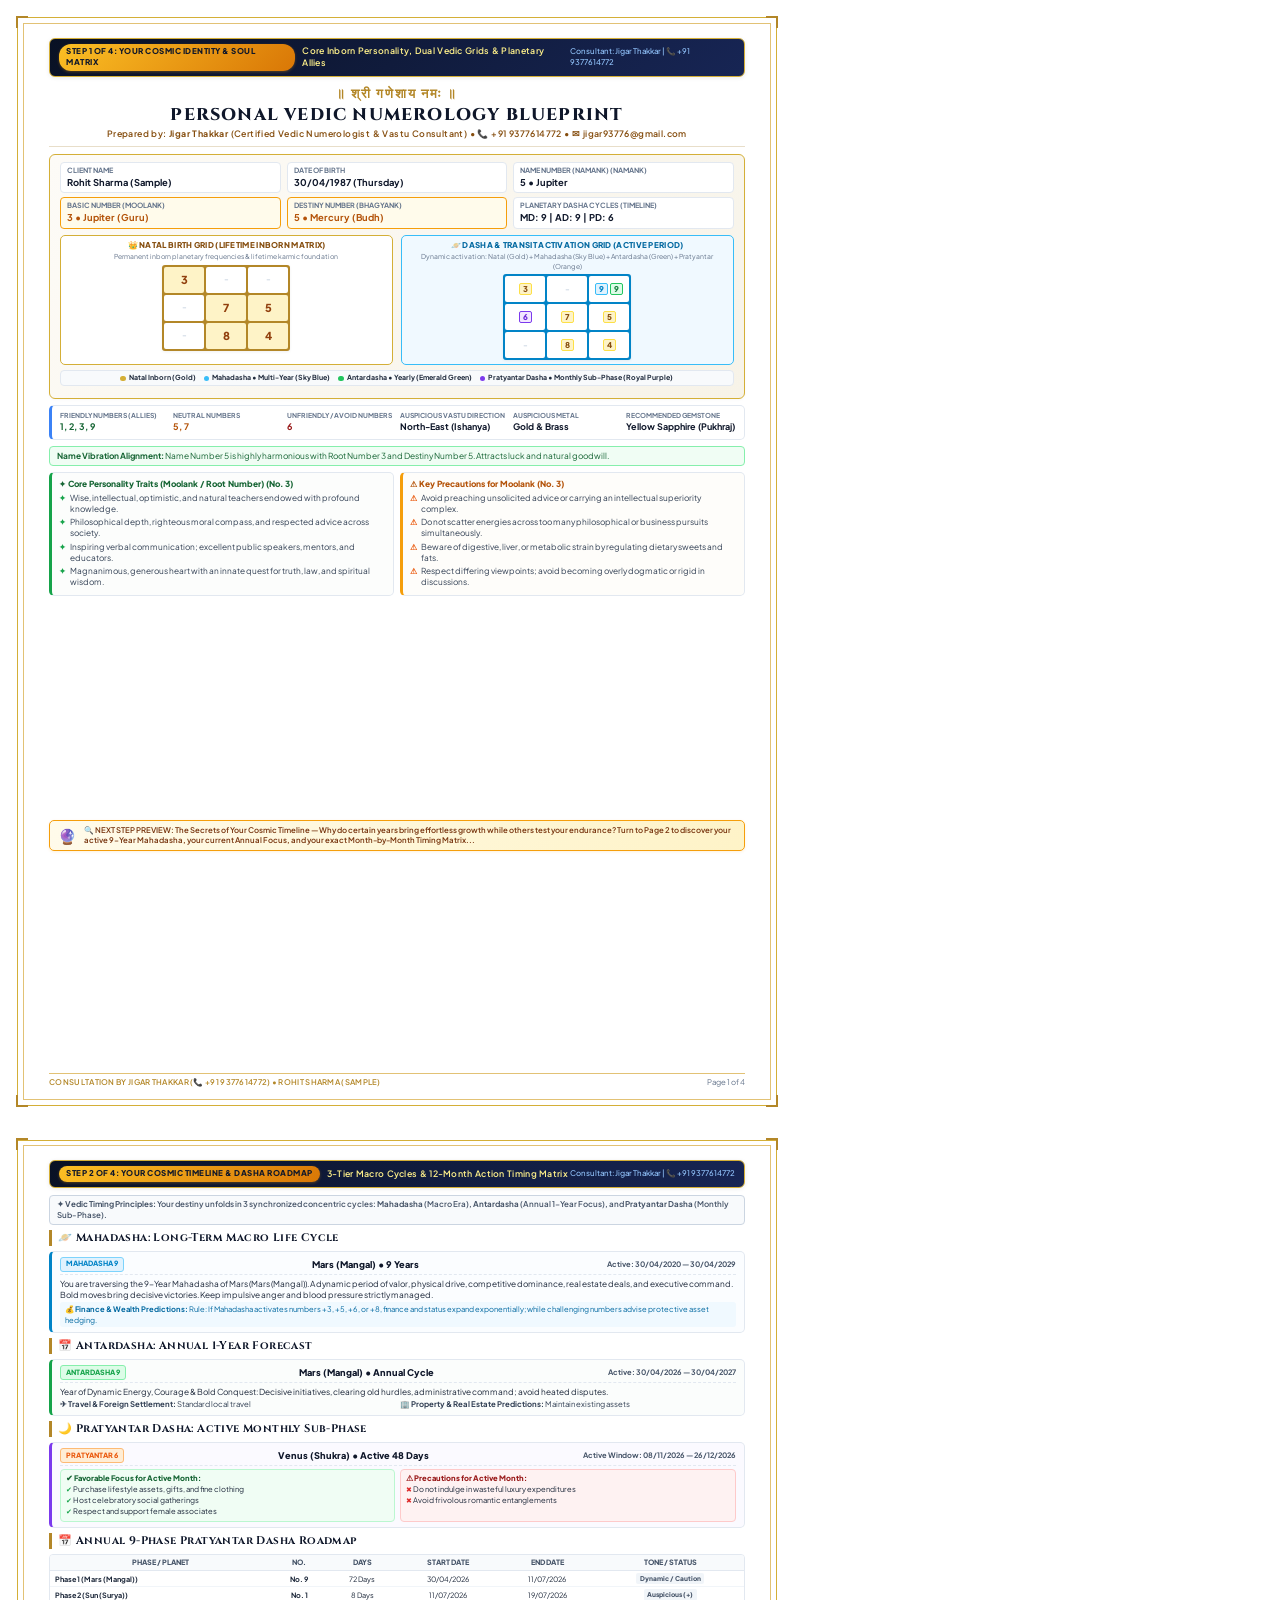
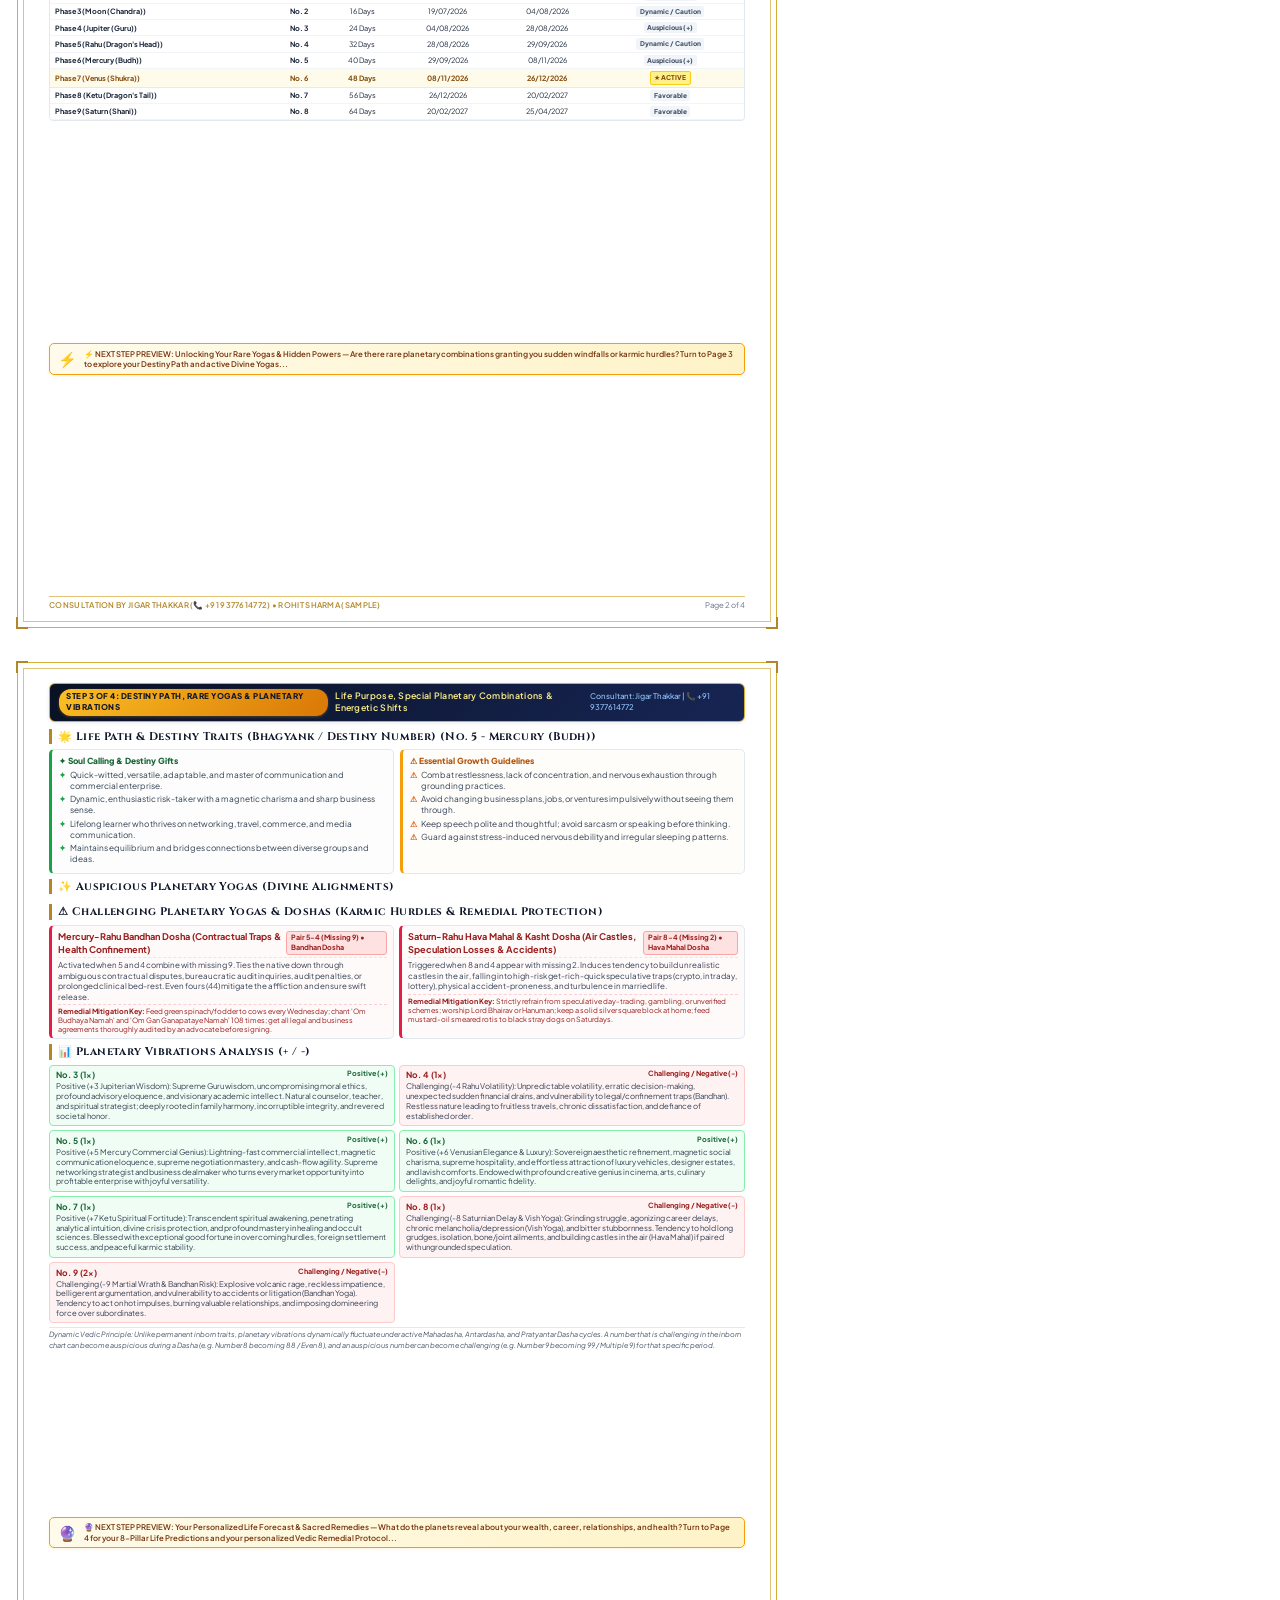
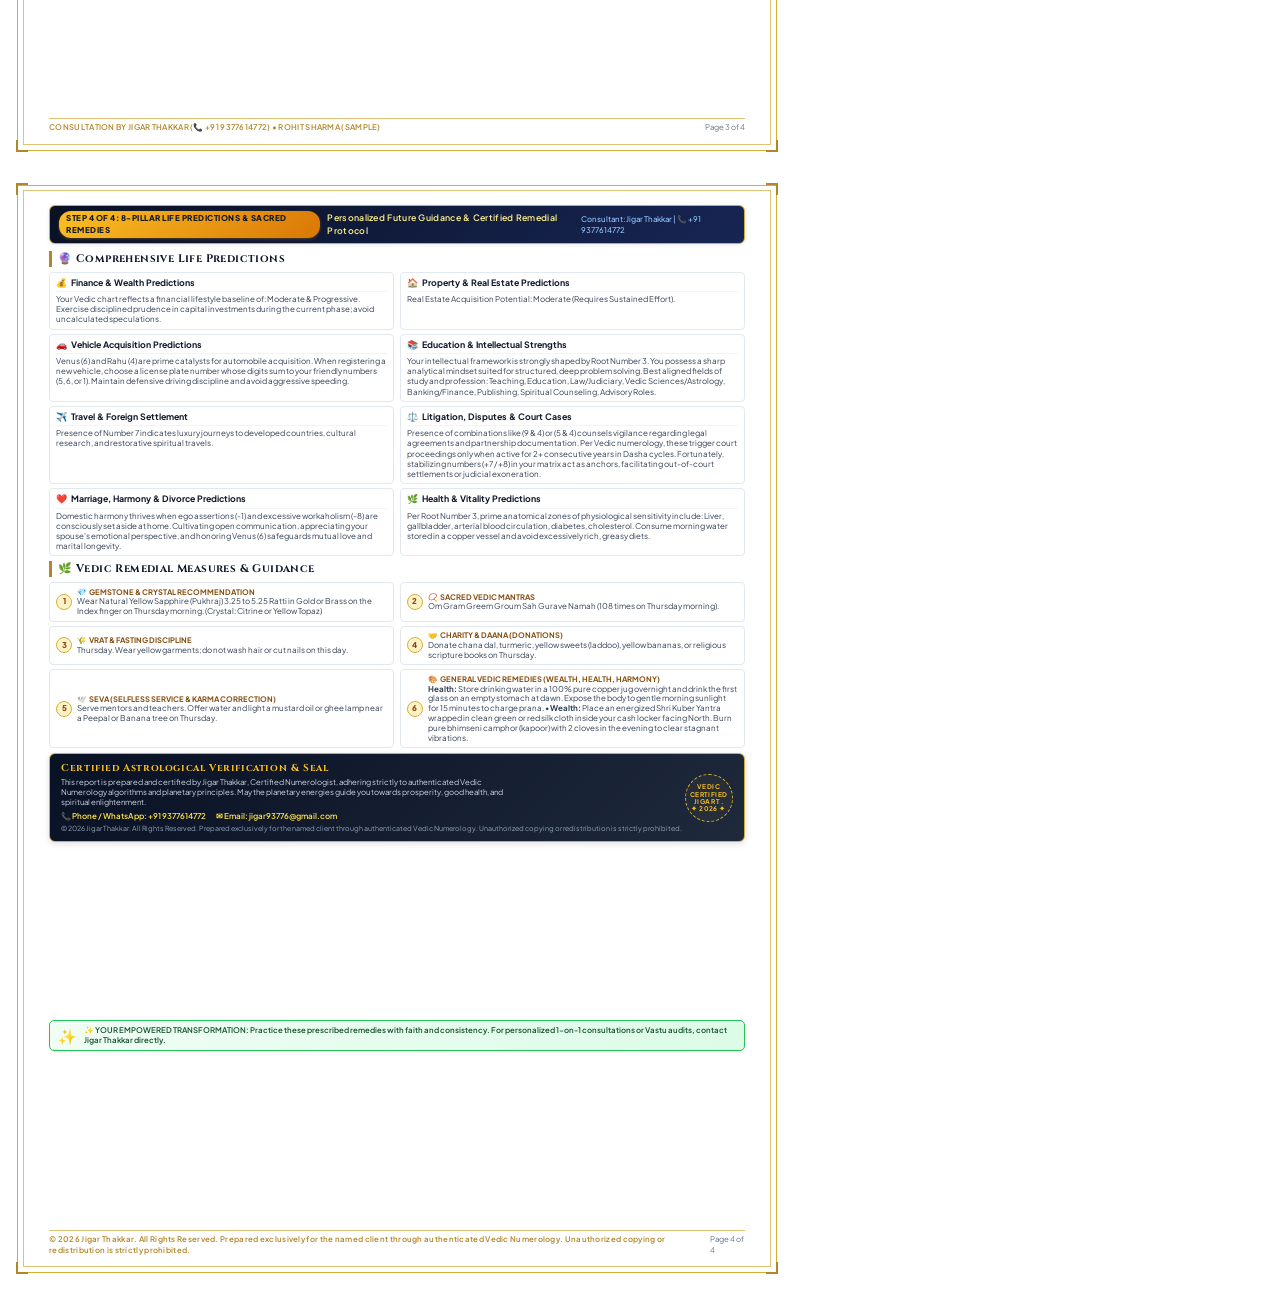
==== commit 93e34357: "Redesign Vedic report to luxury 4-step progressive format with curiosity hooks and decluttered layou" ====
--- a/reports/Sample_Vedic_Report_English.html
+++ b/reports/Sample_Vedic_Report_English.html
@@ -4,10 +4,10 @@
 <meta charset="UTF-8">
 <title>Personal Vedic Numerology Blueprint - Rohit Sharma (Sample)</title>
 <style>
-@import url('https://fonts.googleapis.com/css2?family=Cinzel:wght@600;700;800;900&family=Plus+Jakarta+Sans:wght@300;400;500;600;700;800&display=swap');
+@import url('https://fonts.googleapis.com/css2?family=Cinzel:wght@600;700;800;900&family=Plus+Jakarta+Sans:wght@400;500;600;700;800&display=swap');
 
 @page {
-    size: A4;
+    size: A4 portrait;
     margin: 0;
 }
 
@@ -23,15 +23,15 @@
     font-family: 'Plus Jakarta Sans', -apple-system, sans-serif;
     color: #1e293b;
     background-color: #ffffff;
-    font-size: 10.3px;
-    line-height: 1.44;
+    font-size: 9.6px;
+    line-height: 1.42;
 }
 
 .page {
     width: 210mm;
     height: 297mm;
     max-height: 297mm;
-    padding: 12mm 15mm 11mm 15mm;
+    padding: 10mm 13mm 9mm 13mm;
     background: #ffffff;
     position: relative;
     page-break-after: always;
@@ -45,35 +45,35 @@
 /* Ornamental Borders */
 .page-border {
     position: absolute;
-    top: 5mm;
-    left: 5mm;
-    right: 5mm;
-    bottom: 5mm;
-    border: 1.5px solid #d4af37;
+    top: 4.5mm;
+    left: 4.5mm;
+    right: 4.5mm;
+    bottom: 4.5mm;
+    border: 1.2px solid #d4af37;
     pointer-events: none;
     z-index: 1;
 }
 .page-border-inner {
     position: absolute;
-    top: 6.5mm;
-    left: 6.5mm;
-    right: 6.5mm;
-    bottom: 6.5mm;
+    top: 6mm;
+    left: 6mm;
+    right: 6mm;
+    bottom: 6mm;
     border: 0.5px solid #e2c275;
     pointer-events: none;
     z-index: 1;
 }
 .corner-ornament {
     position: absolute;
-    width: 14px;
-    height: 14px;
+    width: 12px;
+    height: 12px;
     border-color: #b38728;
     z-index: 2;
 }
-.corner-tl { top: 4.5mm; left: 4.5mm; border-top: 3px solid #b38728; border-left: 3px solid #b38728; }
-.corner-tr { top: 4.5mm; right: 4.5mm; border-top: 3px solid #b38728; border-right: 3px solid #b38728; }
-.corner-bl { bottom: 4.5mm; left: 4.5mm; border-bottom: 3px solid #b38728; border-left: 3px solid #b38728; }
-.corner-br { bottom: 4.5mm; right: 4.5mm; border-bottom: 3px solid #b38728; border-right: 3px solid #b38728; }
+.corner-tl { top: 4.2mm; left: 4.2mm; border-top: 2.5px solid #b38728; border-left: 2.5px solid #b38728; }
+.corner-tr { top: 4.2mm; right: 4.2mm; border-top: 2.5px solid #b38728; border-right: 2.5px solid #b38728; }
+.corner-bl { bottom: 4.2mm; left: 4.2mm; border-bottom: 2.5px solid #b38728; border-left: 2.5px solid #b38728; }
+.corner-br { bottom: 4.2mm; right: 4.2mm; border-bottom: 2.5px solid #b38728; border-right: 2.5px solid #b38728; }
 
 .page-content {
     position: relative;
@@ -84,120 +84,125 @@
     justify-content: space-between;
 }
 
-/* Main Header */
+/* Step Navigation Bar */
+.step-banner {
+    background: linear-gradient(135deg, #091124 0%, #172554 100%);
+    border: 1px solid #d4af37;
+    border-radius: 6px;
+    padding: 5px 9px;
+    display: flex;
+    justify-content: space-between;
+    align-items: center;
+    margin-bottom: 7px;
+    box-shadow: 0 1px 4px rgba(0,0,0,0.08);
+}
+.step-banner-left {
+    display: flex;
+    align-items: center;
+    gap: 7px;
+}
+.step-badge-pill {
+    background: linear-gradient(135deg, #fbbf24 0%, #d97706 100%);
+    color: #0f172a;
+    font-size: 8px;
+    font-weight: 800;
+    text-transform: uppercase;
+    padding: 2px 7px;
+    border-radius: 12px;
+    letter-spacing: 0.5px;
+    box-shadow: 0 1px 3px rgba(245,158,11,0.3);
+}
+.step-banner-sub {
+    font-size: 8.8px;
+    font-weight: 600;
+    color: #fef08a;
+    letter-spacing: 0.3px;
+}
+.step-banner-consultant {
+    font-size: 7.8px;
+    color: #93c5fd;
+    font-weight: 500;
+}
+
+/* Main Header on Page 1 */
 .report-main-header {
     text-align: center;
-    padding-bottom: 6px;
-    border-bottom: 1.5px solid #e8dec9;
-    margin-bottom: 8px;
+    padding-bottom: 5px;
+    border-bottom: 1px solid #e8dec9;
+    margin-bottom: 7px;
 }
 .om-symbol {
-    font-size: 15px;
+    font-size: 13px;
     color: #b38728;
     font-weight: 700;
     letter-spacing: 2px;
 }
 .main-title {
     font-family: 'Cinzel', serif;
-    font-size: 18px;
+    font-size: 17px;
     font-weight: 800;
     color: #0f172a;
-    letter-spacing: 1.5px;
+    letter-spacing: 1.2px;
     text-transform: uppercase;
     margin: 1px 0;
 }
 .sub-title {
-    font-size: 9.5px;
+    font-size: 8.8px;
     color: #854d0e;
-    letter-spacing: 0.5px;
+    letter-spacing: 0.4px;
     font-weight: 600;
 }
-.sub-title strong {
-    color: #0f172a;
-    font-weight: 700;
-}
-
-/* Mini Header for subsequent pages */
-.page-header-mini {
-    display: flex;
-    justify-content: space-between;
-    align-items: center;
-    padding-bottom: 4px;
-    border-bottom: 1px solid #e2c275;
-    margin-bottom: 8px;
-}
-.page-header-mini .mini-title {
+
+/* Section Titles */
+.section-title {
     font-family: 'Cinzel', serif;
     font-size: 11px;
     font-weight: 700;
     color: #0f172a;
-    letter-spacing: 0.8px;
-}
-.page-header-mini .consultant-tag {
-    font-size: 9px;
-    color: #854d0e;
-    background: #fef9c3;
-    padding: 2px 8px;
-    border-radius: 6px;
-    font-weight: 600;
-    border: 1px solid #fde047;
-}
-
-/* Section Titles */
-.section-title {
-    font-family: 'Cinzel', serif;
-    font-size: 11.5px;
-    font-weight: 700;
-    color: #0f172a;
-    border-left: 3.5px solid #b38728;
-    padding-left: 7px;
-    margin-bottom: 6px;
+    border-left: 3px solid #b38728;
+    padding-left: 6px;
+    margin-bottom: 5px;
+    margin-top: 4px;
     display: flex;
     align-items: center;
     letter-spacing: 0.4px;
 }
 
-/* Profile Card */
+/* Profile Hero Card */
 .profile-card {
     background: linear-gradient(135deg, #fdfbf7 0%, #f7f3e8 100%);
-    border: 1.5px solid #d4af37;
-    border-radius: 7px;
-    padding: 8px 12px;
-    margin-bottom: 8px;
-    box-shadow: 0 1px 4px rgba(0,0,0,0.03);
-}
-.profile-grid-container {
-    display: grid;
-    grid-template-columns: 1fr 165px;
-    gap: 12px;
-    align-items: center;
+    border: 1.2px solid #d4af37;
+    border-radius: 6px;
+    padding: 7px 10px;
+    margin-bottom: 6px;
+    box-shadow: 0 1px 3px rgba(0,0,0,0.03);
 }
 .client-data-grid {
     display: grid;
-    grid-template-columns: 1fr 1fr;
-    gap: 4px 8px;
+    grid-template-columns: repeat(3, 1fr);
+    gap: 4px 6px;
+    margin-bottom: 6px;
 }
 .data-pill {
     background: #ffffff;
-    border: 1px solid #e2d7ba;
+    border: 1px solid #e2e8f0;
     border-radius: 4px;
     padding: 3px 6px;
-}
-.data-pill .label {
-    font-size: 7.5px;
-    color: #64748b;
-    text-transform: uppercase;
-    font-weight: 700;
-    letter-spacing: 0.3px;
-}
-.data-pill .value {
-    font-size: 11px;
-    font-weight: 700;
-    color: #0f172a;
 }
 .data-pill.highlight {
     background: #fffbeb;
     border-color: #f59e0b;
+}
+.data-pill .label {
+    font-size: 7.2px;
+    text-transform: uppercase;
+    color: #64748b;
+    font-weight: 700;
+}
+.data-pill .value {
+    font-size: 9.4px;
+    font-weight: 700;
+    color: #0f172a;
 }
 .data-pill.highlight .value {
     color: #b45309;
@@ -208,13 +213,13 @@
     display: grid;
     grid-template-columns: 1fr 1fr;
     gap: 8px;
-    margin-bottom: 6px;
+    margin-bottom: 5px;
 }
 .grid-box-card {
-    background: #fdfbf7;
+    background: #ffffff;
     border: 1.2px solid #d4af37;
     border-radius: 5px;
-    padding: 5px 6px;
+    padding: 4px 6px;
     display: flex;
     flex-direction: column;
     align-items: center;
@@ -228,8 +233,8 @@
     font-weight: 800;
     color: #854d0e;
     text-transform: uppercase;
-    letter-spacing: 0.4px;
-    margin-bottom: 2px;
+    letter-spacing: 0.3px;
+    margin-bottom: 1px;
     text-align: center;
 }
 .grid-caption.dasha {
@@ -248,7 +253,7 @@
     gap: 2px;
     background: #b38728;
     padding: 2px;
-    border-radius: 4px;
+    border-radius: 3px;
     box-shadow: 0 1px 3px rgba(0,0,0,0.06);
 }
 .vedic-grid.dasha {
@@ -263,12 +268,10 @@
     font-size: 11px;
     font-weight: 700;
     color: #0f172a;
-    overflow: hidden;
 }
 .vedic-cell.natal-cell.active {
     background: #fef3c7;
     color: #92400e;
-    font-size: 11.5px;
     font-weight: 800;
 }
 .vedic-cell.dasha-cell {
@@ -281,294 +284,259 @@
 }
 .vedic-cell.empty {
     color: #cbd5e1;
-    font-size: 8.5px;
+    font-size: 8px;
 }
 .chip {
-    font-size: 8.5px;
+    font-size: 8px;
     font-weight: 800;
     padding: 1px 3px;
-    border-radius: 3px;
+    border-radius: 2px;
     line-height: 1;
-    border: 1px solid transparent;
-}
-.chip-natal { background: #fef3c7; color: #854d0e; border-color: #fde047; }
-.chip-md { background: #e0f2fe; color: #0284c7; border-color: #38bdf8; }
-.chip-ad { background: #dcfce7; color: #15803d; border-color: #22c55e; }
-.chip-pd { background: #f3e8ff; color: #6d28d9; border-color: #7c3aed; }
+}
+.chip-natal { background: #fef3c7; color: #854d0e; border: 1px solid #fde047; }
+.chip-md { background: #e0f2fe; color: #0284c7; border: 1px solid #38bdf8; }
+.chip-ad { background: #dcfce7; color: #15803d; border: 1px solid #22c55e; }
+.chip-pd { background: #f3e8ff; color: #6d28d9; border: 1px solid #7c3aed; }
 
 .grid-legend-bar {
     display: flex;
     justify-content: center;
-    gap: 10px;
+    gap: 8px;
     background: #f8fafc;
     border: 1px solid #e2e8f0;
     border-radius: 4px;
-    padding: 2.5px 8px;
-    margin-bottom: 6px;
-    font-size: 7.2px;
+    padding: 2px 7px;
+    margin-bottom: 5px;
+    font-size: 7px;
     font-weight: 700;
 }
 .legend-pill { display: inline-flex; align-items: center; gap: 3px; }
-.legend-dot { width: 6px; height: 6px; border-radius: 50%; display: inline-block; }
+.legend-dot { width: 5.5px; height: 5.5px; border-radius: 50%; display: inline-block; }
 .dot-natal { background: #d4af37; }
 .dot-md { background: #38bdf8; }
 .dot-ad { background: #22c55e; }
 .dot-pd { background: #7c3aed; }
 
-/* Planetary Friendship Compass Box */
-.compass-box {
+/* Planetary Friendship & Allies Strip */
+.allies-box {
     background: #ffffff;
     border: 1px solid #e2e8f0;
-    border-left: 3.5px solid #3b82f6;
-    border-radius: 6px;
-    padding: 6px 10px;
-    margin-bottom: 8px;
+    border-left: 3px solid #3b82f6;
+    border-radius: 5px;
+    padding: 5px 8px;
+    margin-bottom: 6px;
     display: grid;
-    grid-template-columns: 1fr 1fr 1fr;
-    gap: 6px;
-}
-.compass-item {
+    grid-template-columns: repeat(6, 1fr);
+    gap: 4px;
+}
+.allies-item {
     display: flex;
     flex-direction: column;
 }
-.compass-label {
-    font-size: 7.5px;
+.allies-label {
+    font-size: 6.8px;
     text-transform: uppercase;
     color: #64748b;
     font-weight: 700;
 }
-.compass-val {
-    font-size: 10px;
+.allies-val {
+    font-size: 9px;
     font-weight: 700;
     color: #0f172a;
 }
-.compass-val.green { color: #166534; }
-.compass-val.orange { color: #b45309; }
-.compass-val.red { color: #991b1b; }
+.allies-val.green { color: #166534; }
+.allies-val.orange { color: #b45309; }
+.allies-val.red { color: #991b1b; }
 
 .name-harmony-bar {
     background: #f0fdf4;
     border: 1px solid #86efac;
+    border-radius: 4px;
+    padding: 3.5px 7px;
+    font-size: 8.4px;
+    color: #166534;
+    margin-bottom: 6px;
+    line-height: 1.35;
+}
+
+/* 2-Column Traits & Precautions */
+.traits-duo-grid {
+    display: grid;
+    grid-template-columns: 1fr 1fr;
+    gap: 6px;
+    margin-bottom: 5px;
+}
+.traits-card {
+    background: #ffffff;
+    border: 1px solid #e2e8f0;
+    border-radius: 5px;
+    padding: 5px 7px;
+}
+.traits-card.strengths {
+    border-left: 3px solid #16a34a;
+    background: #fcfdfc;
+}
+.traits-card.precautions {
+    border-left: 3px solid #f59e0b;
+    background: #fefdfa;
+}
+.traits-card-header {
+    font-size: 8.4px;
+    font-weight: 800;
+    margin-bottom: 3px;
+    display: flex;
+    align-items: center;
+    gap: 4px;
+}
+.traits-card.strengths .traits-card-header { color: #166534; }
+.traits-card.precautions .traits-card-header { color: #b45309; }
+
+.quality-list-clean, .precaution-list-clean {
+    list-style: none;
+    padding-left: 0;
+}
+.quality-item-clean, .precaution-item-clean {
+    font-size: 8.3px;
+    color: #334155;
+    line-height: 1.32;
+    margin-bottom: 2.5px;
+    display: flex;
+    align-items: flex-start;
+    gap: 4px;
+}
+.bullet-icon { color: #16a34a; font-size: 8px; font-weight: bold; flex-shrink: 0; }
+.precaution-icon { color: #ea580c; font-size: 8px; font-weight: bold; flex-shrink: 0; }
+
+/* Curiosity Teaser Hook Box */
+.curiosity-hook-card {
+    background: linear-gradient(135deg, #fffbeb 0%, #fef3c7 100%);
+    border: 1.2px solid #f59e0b;
     border-radius: 5px;
     padding: 4px 8px;
-    font-size: 8.8px;
-    color: #166534;
-    margin-bottom: 8px;
-    line-height: 1.35;
-}
-
-/* Badges Bar */
-.meta-badge-bar {
-    display: flex;
-    gap: 6px;
-    margin-bottom: 7px;
-}
-.meta-badge {
+    display: flex;
+    align-items: center;
+    gap: 7px;
+    margin-top: auto;
+    margin-bottom: 4px;
+    box-shadow: 0 1px 3px rgba(245,158,11,0.15);
+}
+.curiosity-icon {
+    font-size: 15px;
+    flex-shrink: 0;
+}
+.curiosity-content {
+    flex: 1;
+}
+.curiosity-text {
+    font-size: 7.8px;
+    font-weight: 600;
+    color: #78350f;
+    line-height: 1.32;
+}
+.curiosity-hook-card.action-card {
+    background: linear-gradient(135deg, #f0fdf4 0%, #dcfce7 100%);
+    border-color: #22c55e;
+}
+.curiosity-hook-card.action-card .curiosity-text {
+    color: #14532d;
+}
+
+/* Page 2: 3-Tier Time Horizons */
+.intro-lead-pill {
     background: #f8fafc;
     border: 1px solid #cbd5e1;
     border-radius: 4px;
-    padding: 3px 6px;
-    font-size: 9px;
+    padding: 3px 7px;
+    font-size: 8px;
+    color: #475569;
     font-weight: 600;
-    color: #334155;
-    flex: 1;
-    text-align: center;
-}
-.meta-badge span {
-    color: #b45309;
-    font-weight: 700;
-}
-
-/* Quality List */
-.quality-list-single {
-    list-style: none;
-    display: flex;
-    flex-direction: column;
-    gap: 4.5px;
-    margin-bottom: 8px;
-}
-.quality-item-single {
-    position: relative;
-    padding-left: 13px;
-    font-size: 9.6px;
-    color: #334155;
-    line-height: 1.38;
-}
-.quality-item-single::before {
-    content: "◆";
-    position: absolute;
-    left: 0;
-    top: 0;
-    color: #d4af37;
-    font-size: 7px;
-}
-
-/* Precautions Box */
-.root-precautions-box {
-    background: #fffaf0;
-    border: 1.5px solid #fed7aa;
-    border-radius: 6px;
-    padding: 8px 12px;
-    margin-top: 3px;
-}
-.root-precautions-header {
-    font-family: 'Cinzel', serif;
-    font-size: 10.5px;
-    font-weight: 700;
-    color: #b45309;
-    margin-bottom: 4px;
-    padding-bottom: 2px;
-    border-bottom: 1px solid #fed7aa;
-}
-.root-precautions-grid {
-    display: grid;
-    grid-template-columns: 1fr 1fr;
-    gap: 3.5px 12px;
-    list-style: none;
-}
-.root-precautions-grid li {
-    position: relative;
-    padding-left: 11px;
-    font-size: 9.1px;
-    color: #334155;
-    line-height: 1.32;
-}
-.root-precautions-grid li::before {
-    content: "•";
-    position: absolute;
-    left: 1px;
-    top: -2px;
-    font-size: 12px;
-    color: #ea580c;
-}
-
-/* Dasha Banner */
-.dasha-summary-bar {
-    display: grid;
-    grid-template-columns: 1fr 1fr 1fr;
-    gap: 7px;
-    background: #f8fafc;
-    border: 1.5px solid #cbd5e1;
-    border-radius: 6px;
-    padding: 6px 9px;
-    margin-bottom: 8px;
-}
-.dasha-box {
-    text-align: center;
-}
-.dasha-box .d-label {
-    font-size: 7.5px;
-    text-transform: uppercase;
-    color: #64748b;
-    font-weight: 700;
-}
-.dasha-box .d-val {
-    font-size: 12px;
-    font-weight: 800;
-    color: #1e3a8a;
-    margin: 1px 0;
-}
-.dasha-box .d-span {
-    font-size: 7.5px;
-    color: #475569;
-}
-
-/* 3-Tier Period Forecast Cards */
+    margin-bottom: 5px;
+}
 .tier-card {
     background: #ffffff;
     border: 1px solid #e2e8f0;
     border-radius: 5px;
-    padding: 6px 9px;
-    margin-bottom: 6px;
-    box-shadow: 0 1px 3px rgba(0,0,0,0.02);
-}
-.tier-card.tier-md { border-left: 3.5px solid #0284c7; }
-.tier-card.tier-ad { border-left: 3.5px solid #16a34a; }
-.tier-card.tier-pd { border-left: 3.5px solid #7c3aed; background: #faf5ff; }
+    padding: 5px 8px;
+    margin-bottom: 5px;
+}
+.tier-card.tier-md { border-left: 3.5px solid #0284c7; background: #fbfdff; }
+.tier-card.tier-ad { border-left: 3.5px solid #16a34a; background: #fbfdfc; }
+.tier-card.tier-pd { border-left: 3.5px solid #7c3aed; background: #fbfaff; }
 
 .tier-header-bar {
     display: flex;
     justify-content: space-between;
     align-items: center;
-    margin-bottom: 3px;
+    margin-bottom: 2.5px;
     border-bottom: 1px dashed #e2e8f0;
-    padding-bottom: 2.5px;
+    padding-bottom: 2px;
 }
 .tier-badge {
-    font-size: 7.5px;
+    font-size: 7.2px;
     font-weight: 800;
     text-transform: uppercase;
     padding: 1.5px 5px;
     border-radius: 3px;
-    letter-spacing: 0.3px;
 }
 .badge-md { background: #e0f2fe; color: #0284c7; border: 1px solid #7dd3fc; }
 .badge-ad { background: #dcfce7; color: #16a34a; border: 1px solid #86efac; }
 .badge-pd { background: #ffedd5; color: #ea580c; border: 1px solid #fdba74; }
 
-.tier-title-main { font-size: 9.5px; font-weight: 800; color: #0f172a; }
+.tier-title-main { font-size: 9.2px; font-weight: 800; color: #0f172a; }
 .tier-date-span { font-size: 7.5px; font-weight: 700; color: #475569; }
-
-.tier-text-content { font-size: 8.5px; color: #1e293b; line-height: 1.35; margin-bottom: 2.5px; }
-.tier-note-bar { font-size: 7.8px; color: #0369a1; background: #f0f9ff; padding: 2px 5px; border-radius: 3px; margin-top: 2px; }
+.tier-text-content { font-size: 8.3px; color: #1e293b; line-height: 1.34; margin-bottom: 2px; }
+.tier-note-bar { font-size: 7.6px; color: #0369a1; background: #f0f9ff; padding: 2px 5px; border-radius: 3px; margin-top: 2px; }
 .tier-subgrid {
     display: grid;
     grid-template-columns: 1fr 1fr;
     gap: 4px;
-    margin-top: 3px;
-    font-size: 8px;
+    margin-top: 2.5px;
+    font-size: 7.8px;
     color: #334155;
 }
 .tier-dos-donts-grid {
     display: grid;
     grid-template-columns: 1fr 1fr;
-    gap: 6px;
-    margin-top: 3px;
-}
-.do-box {
-    background: #f0fdf4;
-    border: 1px solid #bbf7d0;
+    gap: 5px;
+    margin-top: 2px;
+}
+.do-box, .dont-box {
     border-radius: 4px;
-    padding: 3.5px 6px;
-    font-size: 7.8px;
-}
-.dont-box {
-    background: #fef2f2;
-    border: 1px solid #fecaca;
-    border-radius: 4px;
-    padding: 3.5px 6px;
-    font-size: 7.8px;
-}
-.do-title { font-weight: 800; color: #166534; font-size: 8px; margin-bottom: 2px; }
-.dont-title { font-weight: 800; color: #991b1b; font-size: 8px; margin-bottom: 2px; }
+    padding: 3px 5px;
+    font-size: 7.6px;
+}
+.do-box { background: #f0fdf4; border: 1px solid #bbf7d0; }
+.dont-box { background: #fef2f2; border: 1px solid #fecaca; }
+.do-title { font-weight: 800; color: #166534; margin-bottom: 1.5px; }
+.dont-title { font-weight: 800; color: #991b1b; margin-bottom: 1.5px; }
 .do-box ul, .dont-box ul { list-style: none; padding-left: 0; }
-.do-box li { padding-left: 8px; position: relative; margin-bottom: 1.5px; line-height: 1.25; }
-.do-box li::before { content: "✔"; position: absolute; left: 0; font-size: 7px; color: #16a34a; }
-.dont-box li { padding-left: 8px; position: relative; margin-bottom: 1.5px; line-height: 1.25; }
-.dont-box li::before { content: "✖"; position: absolute; left: 0; font-size: 7px; color: #dc2626; }
+.do-box li, .dont-box li { padding-left: 7px; position: relative; margin-bottom: 1.5px; line-height: 1.25; }
+.do-box li::before { content: "✔"; position: absolute; left: 0; font-size: 6.5px; color: #16a34a; }
+.dont-box li::before { content: "✖"; position: absolute; left: 0; font-size: 6.5px; color: #dc2626; }
 
 /* Roadmap Calendar Table */
 .roadmap-table-wrap {
-    margin-top: 5px;
+    margin-top: 4px;
     border: 1px solid #e2e8f0;
-    border-radius: 5px;
+    border-radius: 4px;
     overflow: hidden;
+    margin-bottom: 5px;
 }
 .roadmap-table {
     width: 100%;
     border-collapse: collapse;
-    font-size: 7.5px;
+    font-size: 7.3px;
 }
 .roadmap-table th {
     background: #f8fafc;
     color: #475569;
     font-weight: 800;
-    padding: 3px 5px;
+    padding: 2.5px 5px;
     border-bottom: 1px solid #e2e8f0;
     text-transform: uppercase;
 }
 .roadmap-table td {
-    padding: 2.5px 5px;
+    padding: 2px 5px;
     border-bottom: 1px solid #f1f5f9;
     color: #1e293b;
 }
@@ -581,9 +549,9 @@
     border-bottom: 1px solid #fef08a;
 }
 .status-chip {
-    font-size: 6.8px;
+    font-size: 6.6px;
     font-weight: 800;
-    padding: 1px 4px;
+    padding: 1px 3.5px;
     border-radius: 2px;
     display: inline-block;
     background: #f1f5f9;
@@ -591,39 +559,54 @@
 }
 .status-chip.active { background: #fef08a; color: #854d0e; border: 1px solid #facc15; }
 
-/* Yogas Quad Grid */
-.yogas-quad-grid {
+/* Page 3: Yogas & Vibrations */
+.yogas-grid-clean {
     display: grid;
     grid-template-columns: 1fr 1fr;
-    gap: 6px;
-    margin-bottom: 7px;
-}
-.yoga-card-quad {
+    gap: 5px;
+    margin-bottom: 5px;
+}
+.yoga-card-clean {
     background: #ffffff;
     border: 1px solid #e2e8f0;
     border-radius: 5px;
     padding: 4px 6px;
-    box-shadow: 0 1px 2px rgba(0,0,0,0.02);
-}
-.yoga-card-quad.auspicious {
+}
+.yoga-card-clean.auspicious {
     border-left: 3px solid #16a34a;
-    background: #f0fdf4;
-}
-.yoga-card-quad.inauspicious {
+    background: #fbfdfc;
+}
+.yoga-card-clean.inauspicious {
     border-left: 3px solid #e11d48;
-    background: #fff1f2;
-}
-.yoga-tag-mini.gold {
-    background: #fef3c7;
-    color: #92400e;
-    border-color: #fde047;
-}
-.yoga-tag-mini.ruby {
-    background: #fee2e2;
-    color: #991b1b;
-    border-color: #fca5a5;
-}
-.yoga-remedy-note {
+    background: #fffafa;
+}
+.yoga-card-header {
+    display: flex;
+    justify-content: space-between;
+    align-items: center;
+    margin-bottom: 2px;
+    padding-bottom: 1.5px;
+    border-bottom: 1px dashed #e2e8f0;
+}
+.yoga-title {
+    font-size: 9.2px;
+    font-weight: 700;
+    color: #0f172a;
+}
+.yoga-pill {
+    font-size: 7.2px;
+    font-weight: 700;
+    padding: 1px 4px;
+    border-radius: 3px;
+}
+.yoga-pill.gold { background: #fef3c7; color: #92400e; border: 1px solid #fde047; }
+.yoga-pill.ruby { background: #fee2e2; color: #991b1b; border: 1px solid #fca5a5; }
+.yoga-desc {
+    font-size: 8px;
+    color: #334155;
+    line-height: 1.3;
+}
+.yoga-remedy-strip {
     font-size: 7.2px;
     color: #991b1b;
     margin-top: 2px;
@@ -631,136 +614,79 @@
     border-top: 1px dashed #fecdd3;
     line-height: 1.25;
 }
-.yoga-card-quad-header {
-    display: flex;
-    justify-content: space-between;
-    align-items: center;
-    margin-bottom: 3px;
-    padding-bottom: 2px;
-    border-bottom: 1px dashed #e2e8f0;
-}
-.yoga-card-quad-title {
-    font-size: 10px;
-    font-weight: 700;
-    color: #0f172a;
-}
-.yoga-tag-mini {
-    font-size: 7.5px;
-    font-weight: 700;
-    padding: 1.5px 4px;
-    border-radius: 3px;
-    background: #f1f5f9;
-    color: #475569;
-    border: 1px solid #cbd5e1;
-}
-.yoga-tag-mini.gold {
-    background: #fef3c7;
-    color: #92400e;
-    border-color: #fde047;
-}
-.yoga-card-quad-body {
-    display: flex;
-    flex-direction: column;
-    gap: 2px;
-}
-.yoga-line-mini {
-    font-size: 9px;
-    color: #334155;
-    line-height: 1.32;
-}
 
 /* Vibrations Grid */
 .vibrations-grid {
     display: grid;
     grid-template-columns: 1fr 1fr;
-    gap: 5px;
-    margin-bottom: 7px;
-}
-.vibe-item {
+    gap: 4.5px;
+    margin-bottom: 4px;
+}
+.vibe-card {
     border-radius: 4px;
-    padding: 4px 7px;
-    font-size: 8.8px;
-}
-.vibe-item.badge-pos {
-    background: #f0fdf4;
-    border: 1px solid #86efac;
-}
-.vibe-item.badge-neg {
-    background: #fef2f2;
-    border: 1px solid #fecaca;
-}
+    padding: 3.5px 6px;
+}
+.vibe-card.badge-pos { background: #f0fdf4; border: 1px solid #86efac; }
+.vibe-card.badge-neg { background: #fef2f2; border: 1px solid #fecaca; }
 .vibe-header {
     display: flex;
     justify-content: space-between;
     font-weight: 700;
     margin-bottom: 1px;
 }
-.badge-pos .vibe-num { color: #166534; }
-.badge-neg .vibe-num { color: #991b1b; }
-.vibe-text {
-    font-size: 8.5px;
-    color: #334155;
-    line-height: 1.28;
-}
-
-/* Predictions 2x4 Grid */
+.badge-pos .vibe-num { color: #166534; font-size: 8.5px; }
+.badge-neg .vibe-num { color: #991b1b; font-size: 8.5px; }
+.vibe-type-badge { font-size: 7.2px; font-weight: 700; }
+.badge-pos .vibe-type-badge { color: #166534; }
+.badge-neg .vibe-type-badge { color: #991b1b; }
+.vibe-shift-tag { font-size: 7px; font-weight: 700; margin-bottom: 1px; }
+.vibe-body { font-size: 7.8px; color: #334155; line-height: 1.26; }
+
+/* Page 4: Predictions 2x4 Grid */
 .preds-grid {
     display: grid;
     grid-template-columns: 1fr 1fr;
-    gap: 4.5px 6px;
-    margin-bottom: 6px;
+    gap: 4px 6px;
+    margin-bottom: 5px;
 }
 .pred-card {
     background: #ffffff;
     border: 1px solid #e2e8f0;
     border-radius: 4px;
-    padding: 4px 7px;
-    display: flex;
-    flex-direction: column;
-    gap: 1.5px;
+    padding: 4px 6px;
 }
 .pred-header {
     display: flex;
     align-items: center;
-    gap: 3px;
+    gap: 4px;
     border-bottom: 1px solid #f1f5f9;
     padding-bottom: 1.5px;
-}
-.pred-icon {
-    color: #d4af37;
-    font-size: 8px;
-}
-.pred-title {
-    font-size: 9px;
-    font-weight: 700;
-    color: #0f172a;
-}
-.pred-body {
-    font-size: 8.2px;
-    color: #334155;
-    line-height: 1.28;
-}
-
-/* Remedies 2-Column Grid */
-.remedies-sequence {
+    margin-bottom: 2px;
+}
+.pred-icon { font-size: 9px; }
+.pred-title { font-size: 8.8px; font-weight: 700; color: #0f172a; }
+.pred-body { font-size: 8px; color: #334155; line-height: 1.28; }
+
+/* Remedies 2x3 Grid */
+.remedies-grid {
     display: grid;
     grid-template-columns: 1fr 1fr;
     gap: 4px 6px;
     margin-bottom: 5px;
 }
-.remedy-card-seq {
+.remedy-card {
     background: #ffffff;
     border: 1px solid #e2e8f0;
     border-radius: 4px;
     padding: 3.5px 6px;
     display: flex;
-    gap: 6px;
-    align-items: center;
-}
-.remedy-num-seq {
-    width: 17px;
-    height: 17px;
-    min-width: 17px;
+    gap: 5px;
+    align-items: center;
+}
+.remedy-num {
+    width: 16px;
+    height: 16px;
+    min-width: 16px;
     border-radius: 50%;
     background: #fef3c7;
     color: #92400e;
@@ -768,97 +694,61 @@
     display: flex;
     align-items: center;
     justify-content: center;
-    font-size: 8.5px;
+    font-size: 8px;
     font-weight: 800;
 }
-.remedy-content-seq {
-    flex: 1;
-}
-.remedy-label-seq {
-    font-size: 7.8px;
-    font-weight: 700;
-    color: #854d0e;
-    text-transform: uppercase;
-    margin-bottom: 1px;
-}
-.remedy-text-seq {
-    font-size: 8.2px;
-    color: #334155;
-    line-height: 1.25;
-}
-    color: #334155;
-    line-height: 1.33;
-}
-
-/* Consultant Notes Box */
-.consultant-notes-box {
-    background: #fdfbf7;
-    border: 1.5px dashed #d4af37;
-    border-radius: 6px;
-    padding: 6px 10px;
-    margin-bottom: 7px;
-}
-.consultant-notes-header {
-    font-family: 'Cinzel', serif;
-    font-size: 9.5px;
-    font-weight: 700;
-    color: #92400e;
-    margin-bottom: 2px;
-}
-.consultant-notes-body {
-    font-size: 9px;
-    color: #334155;
-    line-height: 1.33;
-}
-
-/* Master Deluxe Certification & Copyright Card */
+.remedy-content { flex: 1; }
+.remedy-label { font-size: 7.6px; font-weight: 700; color: #854d0e; text-transform: uppercase; }
+.remedy-text { font-size: 8px; color: #334155; line-height: 1.24; }
+
+/* Deluxe Master Certification Seal */
 .cert-stamp-card-deluxe {
     background: linear-gradient(135deg, #091124 0%, #1e293b 100%);
-    border: 1.5px solid #d4af37;
-    border-radius: 7px;
-    padding: 9px 13px;
+    border: 1.2px solid #d4af37;
+    border-radius: 6px;
+    padding: 7px 11px;
     color: #f8fafc;
     display: flex;
     justify-content: space-between;
     align-items: center;
     margin-top: auto;
-    margin-bottom: 2px;
-    box-shadow: 0 2px 6px rgba(0,0,0,0.15);
+    margin-bottom: 3px;
+    box-shadow: 0 2px 6px rgba(0,0,0,0.12);
 }
 .cert-title {
     font-family: 'Cinzel', serif;
-    font-size: 10.5px;
+    font-size: 10px;
     color: #fbbf24;
     font-weight: 700;
-    letter-spacing: 0.8px;
-    margin-bottom: 2px;
+    letter-spacing: 0.6px;
+    margin-bottom: 1.5px;
 }
 .cert-desc {
-    font-size: 8.5px;
+    font-size: 7.8px;
     color: #cbd5e1;
-    line-height: 1.32;
-    max-width: 470px;
+    line-height: 1.3;
+    max-width: 460px;
 }
 .cert-contact-bar {
     display: flex;
-    gap: 12px;
-    margin-top: 4px;
-    font-size: 8.5px;
+    gap: 10px;
+    margin-top: 3px;
+    font-size: 8px;
     color: #fde047;
     font-weight: 600;
 }
 .cert-seal-deluxe {
     border: 1.5px dashed #d4af37;
     border-radius: 50%;
-    width: 52px;
-    height: 52px;
-    min-width: 52px;
+    width: 48px;
+    height: 48px;
+    min-width: 48px;
     display: flex;
     flex-direction: column;
     align-items: center;
     justify-content: center;
     text-align: center;
-    font-size: 7px;
+    font-size: 6.5px;
     font-weight: 700;
     color: #fbbf24;
     text-transform: uppercase;
@@ -872,9 +762,9 @@
     display: flex;
     justify-content: space-between;
     align-items: center;
-    padding-top: 4px;
+    padding-top: 3px;
     border-top: 1px solid #e2c275;
-    font-size: 8px;
+    font-size: 7.8px;
     color: #64748b;
     margin-top: auto;
 }
@@ -898,6 +788,15 @@
 
     <div class="page-content">
         <div>
+            <!-- Step Navigation Banner -->
+            <div class="step-banner">
+                <div class="step-banner-left">
+                    <span class="step-badge-pill">STEP 1 OF 4: YOUR COSMIC IDENTITY & SOUL MATRIX</span>
+                    <span class="step-banner-sub">Core Inborn Personality, Dual Vedic Grids & Planetary Allies</span>
+                </div>
+                <div class="step-banner-consultant">Consultant: Jigar Thakkar | 📞 +91 9377614772</div>
+            </div>
+
             <!-- Header -->
             <div class="report-main-header">
                 <div class="om-symbol">॥ श्री गणेशाय नमः ॥</div>
@@ -905,9 +804,9 @@
                 <div class="sub-title">Prepared by: <strong>Jigar Thakkar</strong> (Certified Vedic Numerologist & Vastu Consultant) • 📞 +91 9377614772 • ✉ jigar93776@gmail.com</div>
             </div>
 
-            <!-- Profile Card with Dual Grids -->
+            <!-- Profile Hero Card -->
             <div class="profile-card">
-                <div class="client-data-grid" style="grid-template-columns: repeat(3, 1fr); margin-bottom: 5px;">
+                <div class="client-data-grid">
                     <div class="data-pill">
                         <div class="label">Client Name</div>
                         <div class="value">Rohit Sharma (Sample)</div>
@@ -953,7 +852,7 @@
                         </div>
                     </div>
                     <div class="grid-box-card dasha">
-                        <div class="grid-caption dasha">🌌 Dasha & Transit Activation Grid (Active Period)</div>
+                        <div class="grid-caption dasha">🪐 Dasha & Transit Activation Grid (Active Period)</div>
                         <div class="grid-subtext">Dynamic activation: Natal (Gold) + Mahadasha (Sky Blue) + Antardasha (Green) + Pratyantar (Orange)</div>
                         <div class="vedic-grid dasha">
                             <div class="vedic-cell dasha-cell active"><span class="chip chip-natal">3</span></div>
@@ -979,56 +878,66 @@
                 </div>
             </div>
 
-            <!-- Planetary Friendship Compass Box -->
-            <div class="compass-box">
-                <div class="compass-item">
-                    <span class="compass-label">Friendly Numbers (Allies)</span>
-                    <span class="compass-val green">1, 2, 3, 9</span>
-                </div>
-                <div class="compass-item">
-                    <span class="compass-label">Neutral Numbers</span>
-                    <span class="compass-val orange">5, 7</span>
-                </div>
-                <div class="compass-item">
-                    <span class="compass-label">Unfriendly / Avoid Numbers</span>
-                    <span class="compass-val red">6</span>
-                </div>
-                <div class="compass-item">
-                    <span class="compass-label">Auspicious Vastu Direction</span>
-                    <span class="compass-val">North-East (Ishanya)</span>
-                </div>
-                <div class="compass-item">
-                    <span class="compass-label">Auspicious Metal</span>
-                    <span class="compass-val">Gold & Brass</span>
-                </div>
-                <div class="compass-item">
-                    <span class="compass-label">Recommended Gemstone</span>
-                    <span class="compass-val">Yellow Sapphire (Pukhraj)</span>
+            <!-- Planetary Allies & Harmony Strip -->
+            <div class="allies-box">
+                <div class="allies-item">
+                    <span class="allies-label">Friendly Numbers (Allies)</span>
+                    <span class="allies-val green">1, 2, 3, 9</span>
+                </div>
+                <div class="allies-item">
+                    <span class="allies-label">Neutral Numbers</span>
+                    <span class="allies-val orange">5, 7</span>
+                </div>
+                <div class="allies-item">
+                    <span class="allies-label">Unfriendly / Avoid Numbers</span>
+                    <span class="allies-val red">6</span>
+                </div>
+                <div class="allies-item">
+                    <span class="allies-label">Auspicious Vastu Direction</span>
+                    <span class="allies-val">North-East (Ishanya)</span>
+                </div>
+                <div class="allies-item">
+                    <span class="allies-label">Auspicious Metal</span>
+                    <span class="allies-val">Gold & Brass</span>
+                </div>
+                <div class="allies-item">
+                    <span class="allies-label">Recommended Gemstone</span>
+                    <span class="allies-val">Yellow Sapphire (Pukhraj)</span>
                 </div>
             </div>
 
             <div class="name-harmony-bar"><strong>Name Vibration Alignment:</strong> Name Number 5 is highly harmonious with Root Number 3 and Destiny Number 5. Attracts luck and natural goodwill.</div>
 
-            <!-- Moolank Qualities -->
-            <div class="section-title">Core Personality Traits (Moolank / Root Number) (No. 3)</div>
-            <ul class="quality-list-single">
-                <li class="quality-item-single">Wise, intellectual, optimistic, and natural teachers endowed with profound knowledge.</li>
-<li class="quality-item-single">Philosophical depth, righteous moral compass, and respected advice across society.</li>
-<li class="quality-item-single">Inspiring verbal communication; excellent public speakers, mentors, and educators.</li>
-<li class="quality-item-single">Magnanimous, generous heart with an innate quest for truth, law, and spiritual wisdom.</li>
-
-            </ul>
-
-            <!-- Moolank Precautions -->
-            <div class="root-precautions-box">
-                <div class="root-precautions-header">⚠ Key Precautions for Moolank (No. 3)</div>
-                <ul class="root-precautions-grid">
-                    <li>Avoid preaching unsolicited advice or carrying an intellectual superiority complex.</li>
-<li>Do not scatter energies across too many philosophical or business pursuits simultaneously.</li>
-<li>Beware of digestive, liver, or metabolic strain by regulating dietary sweets and fats.</li>
-<li>Respect differing viewpoints; avoid becoming overly dogmatic or rigid in discussions.</li>
-
-                </ul>
+            <!-- Inborn Traits & Precautions 2-Column Split -->
+            <div class="traits-duo-grid">
+                <div class="traits-card strengths">
+                    <div class="traits-card-header">✦ Core Personality Traits (Moolank / Root Number) (No. 3)</div>
+                    <ul class="quality-list-clean">
+                        <li class="quality-item-clean"><span class="bullet-icon">✦</span><span>Wise, intellectual, optimistic, and natural teachers endowed with profound knowledge.</span></li>
+<li class="quality-item-clean"><span class="bullet-icon">✦</span><span>Philosophical depth, righteous moral compass, and respected advice across society.</span></li>
+<li class="quality-item-clean"><span class="bullet-icon">✦</span><span>Inspiring verbal communication; excellent public speakers, mentors, and educators.</span></li>
+<li class="quality-item-clean"><span class="bullet-icon">✦</span><span>Magnanimous, generous heart with an innate quest for truth, law, and spiritual wisdom.</span></li>
+
+                    </ul>
+                </div>
+                <div class="traits-card precautions">
+                    <div class="traits-card-header">⚠ Key Precautions for Moolank (No. 3)</div>
+                    <ul class="precaution-list-clean">
+                        <li class="precaution-item-clean"><span class="precaution-icon">⚠</span><span>Avoid preaching unsolicited advice or carrying an intellectual superiority complex.</span></li>
+<li class="precaution-item-clean"><span class="precaution-icon">⚠</span><span>Do not scatter energies across too many philosophical or business pursuits simultaneously.</span></li>
+<li class="precaution-item-clean"><span class="precaution-icon">⚠</span><span>Beware of digestive, liver, or metabolic strain by regulating dietary sweets and fats.</span></li>
+<li class="precaution-item-clean"><span class="precaution-icon">⚠</span><span>Respect differing viewpoints; avoid becoming overly dogmatic or rigid in discussions.</span></li>
+
+                    </ul>
+                </div>
+            </div>
+        </div>
+
+        <!-- Curiosity Preview Hook Box for Step 2 -->
+        <div class="curiosity-hook-card">
+            <div class="curiosity-icon">🔮</div>
+            <div class="curiosity-content">
+                <div class="curiosity-text">🔍 NEXT STEP PREVIEW: The Secrets of Your Cosmic Timeline — Why do certain years bring effortless growth while others test your endurance? Turn to Page 2 to discover your active 9-Year Mahadasha, your current Annual Focus, and your exact Month-by-Month Timing Matrix...</div>
             </div>
         </div>
 
@@ -1050,13 +959,21 @@
 
     <div class="page-content">
         <div>
-            <div class="page-header-mini">
-                <div class="mini-title">Mahadasha: Long-Term Macro Life Cycle • Antardasha: Annual 1-Year Forecast</div>
-                <div class="consultant-tag">Consultant: Jigar Thakkar | 📞 +91 9377614772</div>
+            <!-- Step Navigation Banner -->
+            <div class="step-banner">
+                <div class="step-banner-left">
+                    <span class="step-badge-pill">STEP 2 OF 4: YOUR COSMIC TIMELINE & DASHA ROADMAP</span>
+                    <span class="step-banner-sub">3-Tier Macro Cycles & 12-Month Action Timing Matrix</span>
+                </div>
+                <div class="step-banner-consultant">Consultant: Jigar Thakkar | 📞 +91 9377614772</div>
+            </div>
+
+            <div class="intro-lead-pill">
+                ✦ <strong>Vedic Timing Principles:</strong> Your destiny unfolds in 3 synchronized concentric cycles: <strong>Mahadasha</strong> (Macro Era), <strong>Antardasha</strong> (Annual 1-Year Focus), and <strong>Pratyantar Dasha</strong> (Monthly Sub-Phase).
             </div>
 
             <!-- Tier 1: Mahadasha (Macro Multi-Year Cycle) -->
-            <div class="section-title">🌌 Mahadasha: Long-Term Macro Life Cycle</div>
+            <div class="section-title">🪐 Mahadasha: Long-Term Macro Life Cycle</div>
             <div class="tier-card tier-md">
                 <div class="tier-header-bar">
                     <span class="tier-badge badge-md">Mahadasha 9</span>
@@ -1204,6 +1121,14 @@
             </div>
         </div>
 
+        <!-- Curiosity Preview Hook Box for Step 3 -->
+        <div class="curiosity-hook-card">
+            <div class="curiosity-icon">⚡</div>
+            <div class="curiosity-content">
+                <div class="curiosity-text">⚡ NEXT STEP PREVIEW: Unlocking Your Rare Yogas & Hidden Powers — Are there rare planetary combinations granting you sudden windfalls or karmic hurdles? Turn to Page 3 to explore your Destiny Path and active Divine Yogas...</div>
+            </div>
+        </div>
+
         <div class="page-footer">
             <span class="footer-stamp">CONSULTATION BY JIGAR THAKKAR (📞 +91 9377614772) • ROHIT SHARMA (SAMPLE)</span>
             <span>Page 2 of 4</span>
@@ -1222,137 +1147,148 @@
 
     <div class="page-content">
         <div>
-            <div class="page-header-mini">
-                <div class="mini-title">Life Path & Destiny Traits (Bhagyank / Destiny Number) • Active Yogas in Birth Chart</div>
-                <div class="consultant-tag">Consultant: Jigar Thakkar | 📞 +91 9377614772</div>
-            </div>
-
-            <!-- Bhagyank Qualities -->
-            <div class="section-title">Life Path & Destiny Traits (Bhagyank / Destiny Number) (No. 5 - Mercury (Budh))</div>
-            <ul class="quality-list-single">
-                <li class="quality-item-single">Quick-witted, versatile, adaptable, and master of communication and commercial enterprise.</li>
-<li class="quality-item-single">Dynamic, enthusiastic risk-taker with a magnetic charisma and sharp business sense.</li>
-<li class="quality-item-single">Lifelong learner who thrives on networking, travel, commerce, and media communication.</li>
-<li class="quality-item-single">Maintains equilibrium and bridges connections between diverse groups and ideas.</li>
-
-            </ul>
-
-            <!-- Bhagyank Precautions -->
-            <div class="root-precautions-box" style="margin-bottom: 7px;">
-                <div class="root-precautions-header">⚠ Key Precautions for Bhagyank (No. 5)</div>
-                <ul class="root-precautions-grid">
-                    <li>Combat restlessness, lack of concentration, and nervous exhaustion through grounding practices.</li>
-<li>Avoid changing business plans, jobs, or ventures impulsively without seeing them through.</li>
-<li>Keep speech polite and thoughtful; avoid sarcasm or speaking before thinking.</li>
-<li>Guard against stress-induced nervous debility and irregular sleeping patterns.</li>
-
-                </ul>
-            </div>
-
-            <!-- Auspicious Yogas Quad -->
-            <div class="section-title">âœ§ Auspicious Planetary Yogas (Divine Alignments)</div>
-            <div class="yogas-quad-grid" style="margin-bottom: 4px;">
+            <!-- Step Navigation Banner -->
+            <div class="step-banner">
+                <div class="step-banner-left">
+                    <span class="step-badge-pill">STEP 3 OF 4: DESTINY PATH, RARE YOGAS & PLANETARY VIBRATIONS</span>
+                    <span class="step-banner-sub">Life Purpose, Special Planetary Combinations & Energetic Shifts</span>
+                </div>
+                <div class="step-banner-consultant">Consultant: Jigar Thakkar | 📞 +91 9377614772</div>
+            </div>
+
+            <!-- Destiny Path 2-Column Split -->
+            <div class="section-title">🌟 Life Path & Destiny Traits (Bhagyank / Destiny Number) (No. 5 - Mercury (Budh))</div>
+            <div class="traits-duo-grid">
+                <div class="traits-card strengths">
+                    <div class="traits-card-header">✦ Soul Calling & Destiny Gifts</div>
+                    <ul class="quality-list-clean">
+                        <li class="quality-item-clean"><span class="bullet-icon">✦</span><span>Quick-witted, versatile, adaptable, and master of communication and commercial enterprise.</span></li>
+<li class="quality-item-clean"><span class="bullet-icon">✦</span><span>Dynamic, enthusiastic risk-taker with a magnetic charisma and sharp business sense.</span></li>
+<li class="quality-item-clean"><span class="bullet-icon">✦</span><span>Lifelong learner who thrives on networking, travel, commerce, and media communication.</span></li>
+<li class="quality-item-clean"><span class="bullet-icon">✦</span><span>Maintains equilibrium and bridges connections between diverse groups and ideas.</span></li>
+
+                    </ul>
+                </div>
+                <div class="traits-card precautions">
+                    <div class="traits-card-header">⚠ Essential Growth Guidelines</div>
+                    <ul class="precaution-list-clean">
+                        <li class="precaution-item-clean"><span class="precaution-icon">⚠</span><span>Combat restlessness, lack of concentration, and nervous exhaustion through grounding practices.</span></li>
+<li class="precaution-item-clean"><span class="precaution-icon">⚠</span><span>Avoid changing business plans, jobs, or ventures impulsively without seeing them through.</span></li>
+<li class="precaution-item-clean"><span class="precaution-icon">⚠</span><span>Keep speech polite and thoughtful; avoid sarcasm or speaking before thinking.</span></li>
+<li class="precaution-item-clean"><span class="precaution-icon">⚠</span><span>Guard against stress-induced nervous debility and irregular sleeping patterns.</span></li>
+
+                    </ul>
+                </div>
+            </div>
+
+            <!-- Auspicious Yogas -->
+            <div class="section-title">✨ Auspicious Planetary Yogas (Divine Alignments)</div>
+            <div class="yogas-grid-clean">
                 
             </div>
 
-            <!-- Inauspicious Yogas & Doshas Quad -->
+            <!-- Challenging Doshas -->
             <div class="section-title">⚠ Challenging Planetary Yogas & Doshas (Karmic Hurdles & Remedial Protection)</div>
-            <div class="yogas-quad-grid" style="margin-bottom: 4px;">
+            <div class="yogas-grid-clean">
                 
-            <div class="yoga-card-quad inauspicious">
-                <div class="yoga-card-quad-header">
-                    <div class="yoga-card-quad-title" style="color: #991b1b;">Mercury-Rahu Bandhan Dosha (Contractual Traps & Health Confinement)</div>
-                    <span class="yoga-tag-mini ruby">Pair 5-4 (Missing 9) • Bandhan Dosha</span>
-                </div>
-                <div class="yoga-card-quad-body">
-                    <div class="yoga-line-mini">Activated when 5 and 4 combine with missing 9. Ties the native down through ambiguous contractual disputes, bureaucratic audit inquiries, audit penalties, or prolonged clinical bed-rest. Even fours (44) mitigate the affliction and ensure swift release.</div>
-                    <div class="yoga-remedy-note"><strong>Remedial Mitigation Key:</strong> Feed green spinach/fodder to cows every Wednesday; chant 'Om Budhaya Namah' and 'Om Gan Ganapataye Namah' 108 times; get all legal and business agreements thoroughly audited by an advocate before signing.</div>
-                </div>
-            </div>
-            
-            <div class="yoga-card-quad inauspicious">
-                <div class="yoga-card-quad-header">
-                    <div class="yoga-card-quad-title" style="color: #991b1b;">Saturn-Rahu Hava Mahal & Kasht Dosha (Air Castles, Speculation Losses & Accidents)</div>
-                    <span class="yoga-tag-mini ruby">Pair 8-4 (Missing 2) • Hava Mahal Dosha</span>
-                </div>
-                <div class="yoga-card-quad-body">
-                    <div class="yoga-line-mini">Triggered when 8 and 4 appear with missing 2. Induces tendency to build unrealistic castles in the air, falling into high-risk get-rich-quick speculative traps (crypto, intraday, lottery), physical accident-proneness, and turbulence in married life.</div>
-                    <div class="yoga-remedy-note"><strong>Remedial Mitigation Key:</strong> Strictly refrain from speculative day-trading, gambling, or unverified schemes; worship Lord Bhairav or Hanuman; keep a solid silver square block at home; feed mustard-oil smeared rotis to black stray dogs on Saturdays.</div>
-                </div>
+            <div class="yoga-card-clean inauspicious">
+                <div class="yoga-card-header">
+                    <div class="yoga-title" style="color: #991b1b;">Mercury-Rahu Bandhan Dosha (Contractual Traps & Health Confinement)</div>
+                    <span class="yoga-pill ruby">Pair 5-4 (Missing 9) • Bandhan Dosha</span>
+                </div>
+                <div class="yoga-desc">Activated when 5 and 4 combine with missing 9. Ties the native down through ambiguous contractual disputes, bureaucratic audit inquiries, audit penalties, or prolonged clinical bed-rest. Even fours (44) mitigate the affliction and ensure swift release.</div>
+                <div class="yoga-remedy-strip"><strong>Remedial Mitigation Key:</strong> Feed green spinach/fodder to cows every Wednesday; chant 'Om Budhaya Namah' and 'Om Gan Ganapataye Namah' 108 times; get all legal and business agreements thoroughly audited by an advocate before signing.</div>
+            </div>
+            
+            <div class="yoga-card-clean inauspicious">
+                <div class="yoga-card-header">
+                    <div class="yoga-title" style="color: #991b1b;">Saturn-Rahu Hava Mahal & Kasht Dosha (Air Castles, Speculation Losses & Accidents)</div>
+                    <span class="yoga-pill ruby">Pair 8-4 (Missing 2) • Hava Mahal Dosha</span>
+                </div>
+                <div class="yoga-desc">Triggered when 8 and 4 appear with missing 2. Induces tendency to build unrealistic castles in the air, falling into high-risk get-rich-quick speculative traps (crypto, intraday, lottery), physical accident-proneness, and turbulence in married life.</div>
+                <div class="yoga-remedy-strip"><strong>Remedial Mitigation Key:</strong> Strictly refrain from speculative day-trading, gambling, or unverified schemes; worship Lord Bhairav or Hanuman; keep a solid silver square block at home; feed mustard-oil smeared rotis to black stray dogs on Saturdays.</div>
             </div>
             
             </div>
 
             <!-- Planetary Vibrations -->
-            <div class="section-title">Planetary Vibrations Analysis (+ / -)</div>
+            <div class="section-title">📊 Planetary Vibrations Analysis (+ / -)</div>
             <div class="vibrations-grid">
                 
-        <div class="vibe-item badge-pos">
+        <div class="vibe-card badge-pos">
             <div class="vibe-header">
                 <span class="vibe-num">No. 3 (1x)</span>
-                <span class="vibe-type">Positive (+)</span>
-            </div>
-            
-            <div class="vibe-text">Positive (+3 Jupiterian Wisdom): Supreme Guru wisdom, uncompromising moral ethics, profound advisory eloquence, and visionary academic intellect. Natural counselor, teacher, and spiritual strategist; deeply rooted in family harmony, incorruptible integrity, and revered societal honor.</div>
-        </div>
-        
-        <div class="vibe-item badge-neg">
+                <span class="vibe-type-badge">Positive (+)</span>
+            </div>
+            
+            <div class="vibe-body">Positive (+3 Jupiterian Wisdom): Supreme Guru wisdom, uncompromising moral ethics, profound advisory eloquence, and visionary academic intellect. Natural counselor, teacher, and spiritual strategist; deeply rooted in family harmony, incorruptible integrity, and revered societal honor.</div>
+        </div>
+        
+        <div class="vibe-card badge-neg">
             <div class="vibe-header">
                 <span class="vibe-num">No. 4 (1x)</span>
-                <span class="vibe-type">Challenging / Negative (-)</span>
-            </div>
-            
-            <div class="vibe-text">Challenging (-4 Rahu Volatility): Unpredictable volatility, erratic decision-making, unexpected sudden financial drains, and vulnerability to legal/confinement traps (Bandhan). Restless nature leading to fruitless travels, chronic dissatisfaction, and defiance of established order.</div>
-        </div>
-        
-        <div class="vibe-item badge-pos">
+                <span class="vibe-type-badge">Challenging / Negative (-)</span>
+            </div>
+            
+            <div class="vibe-body">Challenging (-4 Rahu Volatility): Unpredictable volatility, erratic decision-making, unexpected sudden financial drains, and vulnerability to legal/confinement traps (Bandhan). Restless nature leading to fruitless travels, chronic dissatisfaction, and defiance of established order.</div>
+        </div>
+        
+        <div class="vibe-card badge-pos">
             <div class="vibe-header">
                 <span class="vibe-num">No. 5 (1x)</span>
-                <span class="vibe-type">Positive (+)</span>
-            </div>
-            
-            <div class="vibe-text">Positive (+5 Mercury Commercial Genius): Lightning-fast commercial intellect, magnetic communication eloquence, supreme negotiation mastery, and cash-flow agility. Supreme networking strategist and business dealmaker who turns every market opportunity into profitable enterprise with joyful versatility.</div>
-        </div>
-        
-        <div class="vibe-item badge-pos">
+                <span class="vibe-type-badge">Positive (+)</span>
+            </div>
+            
+            <div class="vibe-body">Positive (+5 Mercury Commercial Genius): Lightning-fast commercial intellect, magnetic communication eloquence, supreme negotiation mastery, and cash-flow agility. Supreme networking strategist and business dealmaker who turns every market opportunity into profitable enterprise with joyful versatility.</div>
+        </div>
+        
+        <div class="vibe-card badge-pos">
             <div class="vibe-header">
                 <span class="vibe-num">No. 6 (1x)</span>
-                <span class="vibe-type">Positive (+)</span>
-            </div>
-            
-            <div class="vibe-text">Positive (+6 Venusian Elegance & Luxury): Sovereign aesthetic refinement, magnetic social charisma, supreme hospitality, and effortless attraction of luxury vehicles, designer estates, and lavish comforts. Endowed with profound creative genius in cinema, arts, culinary delights, and joyful romantic fidelity.</div>
-        </div>
-        
-        <div class="vibe-item badge-pos">
+                <span class="vibe-type-badge">Positive (+)</span>
+            </div>
+            
+            <div class="vibe-body">Positive (+6 Venusian Elegance & Luxury): Sovereign aesthetic refinement, magnetic social charisma, supreme hospitality, and effortless attraction of luxury vehicles, designer estates, and lavish comforts. Endowed with profound creative genius in cinema, arts, culinary delights, and joyful romantic fidelity.</div>
+        </div>
+        
+        <div class="vibe-card badge-pos">
             <div class="vibe-header">
                 <span class="vibe-num">No. 7 (1x)</span>
-                <span class="vibe-type">Positive (+)</span>
-            </div>
-            
-            <div class="vibe-text">Positive (+7 Ketu Spiritual Fortitude): Transcendent spiritual awakening, penetrating analytical intuition, divine crisis protection, and profound mastery in healing and occult sciences. Blessed with exceptional good fortune in overcoming hurdles, foreign settlement success, and peaceful karmic stability.</div>
-        </div>
-        
-        <div class="vibe-item badge-neg">
+                <span class="vibe-type-badge">Positive (+)</span>
+            </div>
+            
+            <div class="vibe-body">Positive (+7 Ketu Spiritual Fortitude): Transcendent spiritual awakening, penetrating analytical intuition, divine crisis protection, and profound mastery in healing and occult sciences. Blessed with exceptional good fortune in overcoming hurdles, foreign settlement success, and peaceful karmic stability.</div>
+        </div>
+        
+        <div class="vibe-card badge-neg">
             <div class="vibe-header">
                 <span class="vibe-num">No. 8 (1x)</span>
-                <span class="vibe-type">Challenging / Negative (-)</span>
-            </div>
-            
-            <div class="vibe-text">Challenging (-8 Saturnian Delay & Vish Yoga): Grinding struggle, agonizing career delays, chronic melancholia/depression (Vish Yoga), and bitter stubbornness. Tendency to hold long grudges, isolation, bone/joint ailments, and building castles in the air (Hava Mahal) if paired with ungrounded speculation.</div>
-        </div>
-        
-        <div class="vibe-item badge-neg">
+                <span class="vibe-type-badge">Challenging / Negative (-)</span>
+            </div>
+            
+            <div class="vibe-body">Challenging (-8 Saturnian Delay & Vish Yoga): Grinding struggle, agonizing career delays, chronic melancholia/depression (Vish Yoga), and bitter stubbornness. Tendency to hold long grudges, isolation, bone/joint ailments, and building castles in the air (Hava Mahal) if paired with ungrounded speculation.</div>
+        </div>
+        
+        <div class="vibe-card badge-neg">
             <div class="vibe-header">
                 <span class="vibe-num">No. 9 (2x)</span>
-                <span class="vibe-type">Challenging / Negative (-)</span>
-            </div>
-            
-            <div class="vibe-text">Challenging (-9 Martial Wrath & Bandhan Risk): Explosive volcanic rage, reckless impatience, belligerent argumentation, and vulnerability to accidents or litigation (Bandhan Yoga). Tendency to act on hot impulses, burning valuable relationships, and imposing domineering force over subordinates.</div>
-        </div>
-        
-            </div>
-            <div style="font-size: 7.2px; color: #475569; font-style: italic; margin-top: 3px; border-top: 0.5px solid #e2e8f0; padding-top: 2px;">
+                <span class="vibe-type-badge">Challenging / Negative (-)</span>
+            </div>
+            
+            <div class="vibe-body">Challenging (-9 Martial Wrath & Bandhan Risk): Explosive volcanic rage, reckless impatience, belligerent argumentation, and vulnerability to accidents or litigation (Bandhan Yoga). Tendency to act on hot impulses, burning valuable relationships, and imposing domineering force over subordinates.</div>
+        </div>
+        
+            </div>
+            <div style="font-size: 7.2px; color: #475569; font-style: italic; margin-top: 2px; border-top: 0.5px solid #e2e8f0; padding-top: 2px;">
                 Dynamic Vedic Principle: Unlike permanent inborn traits, planetary vibrations dynamically fluctuate under active Mahadasha, Antardasha, and Pratyantar Dasha cycles. A number that is challenging in the inborn chart can become auspicious during a Dasha (e.g. Number 8 becoming 88 / Even 8), and an auspicious number can become challenging (e.g. Number 9 becoming 99 / Multiple 9) for that specific period.
+            </div>
+        </div>
+
+        <!-- Curiosity Preview Hook Box for Step 4 -->
+        <div class="curiosity-hook-card">
+            <div class="curiosity-icon">🔮</div>
+            <div class="curiosity-content">
+                <div class="curiosity-text">🔮 NEXT STEP PREVIEW: Your Personalized Life Forecast & Sacred Remedies — What do the planets reveal about your wealth, career, relationships, and health? Turn to Page 4 for your 8-Pillar Life Predictions and your personalized Vedic Remedial Protocol...</div>
             </div>
         </div>
 
@@ -1374,17 +1310,22 @@
 
     <div class="page-content">
         <div>
-            <div class="page-header-mini">
-                <div class="mini-title">Comprehensive Life Predictions • Vedic Remedial Measures & Guidance</div>
-                <div class="consultant-tag">Consultant: Jigar Thakkar | 📞 +91 9377614772</div>
-            </div>
-
-            <div class="section-title">Comprehensive Life Predictions</div>
+            <!-- Step Navigation Banner -->
+            <div class="step-banner">
+                <div class="step-banner-left">
+                    <span class="step-badge-pill">STEP 4 OF 4: 8-PILLAR LIFE PREDICTIONS & SACRED REMEDIES</span>
+                    <span class="step-banner-sub">Personalized Future Guidance & Certified Remedial Protocol</span>
+                </div>
+                <div class="step-banner-consultant">Consultant: Jigar Thakkar | 📞 +91 9377614772</div>
+            </div>
+
+            <!-- Predictions 2x4 Grid -->
+            <div class="section-title">🔮 Comprehensive Life Predictions</div>
             <div class="preds-grid">
                 
             <div class="pred-card">
                 <div class="pred-header">
-                    <span class="pred-icon">✦</span>
+                    <span class="pred-icon">💰</span>
                     <span class="pred-title">Finance & Wealth Predictions</span>
                 </div>
                 <div class="pred-body">Your Vedic chart reflects a financial lifestyle baseline of: Moderate & Progressive. Exercise disciplined prudence in capital investments during the current phase; avoid uncalculated speculations. </div>
@@ -1392,7 +1333,7 @@
             
             <div class="pred-card">
                 <div class="pred-header">
-                    <span class="pred-icon">✦</span>
+                    <span class="pred-icon">🏠</span>
                     <span class="pred-title">Property & Real Estate Predictions</span>
                 </div>
                 <div class="pred-body">Real Estate Acquisition Potential: Moderate (Requires Sustained Effort). </div>
@@ -1400,7 +1341,7 @@
             
             <div class="pred-card">
                 <div class="pred-header">
-                    <span class="pred-icon">✦</span>
+                    <span class="pred-icon">🚗</span>
                     <span class="pred-title">Vehicle Acquisition Predictions</span>
                 </div>
                 <div class="pred-body">Venus (6) and Rahu (4) are prime catalysts for automobile acquisition. When registering a new vehicle, choose a license plate number whose digits sum to your friendly numbers (5, 6, or 1). Maintain defensive driving discipline and avoid aggressive speeding.</div>
@@ -1408,7 +1349,7 @@
             
             <div class="pred-card">
                 <div class="pred-header">
-                    <span class="pred-icon">✦</span>
+                    <span class="pred-icon">📚</span>
                     <span class="pred-title">Education & Intellectual Strengths</span>
                 </div>
                 <div class="pred-body">Your intellectual framework is strongly shaped by Root Number 3. You possess a sharp analytical mindset suited for structured, deep problem solving. Best aligned fields of study and profession: Teaching, Education, Law/Judiciary, Vedic Sciences/Astrology, Banking/Finance, Publishing, Spiritual Counseling, Advisory Roles.</div>
@@ -1416,7 +1357,7 @@
             
             <div class="pred-card">
                 <div class="pred-header">
-                    <span class="pred-icon">✦</span>
+                    <span class="pred-icon">✈️</span>
                     <span class="pred-title">Travel & Foreign Settlement</span>
                 </div>
                 <div class="pred-body">Presence of Number 7 indicates luxury journeys to developed countries, cultural research, and restorative spiritual travels.</div>
@@ -1424,7 +1365,7 @@
             
             <div class="pred-card">
                 <div class="pred-header">
-                    <span class="pred-icon">✦</span>
+                    <span class="pred-icon">⚖️</span>
                     <span class="pred-title">Litigation, Disputes & Court Cases</span>
                 </div>
                 <div class="pred-body">Presence of combinations like (9 & 4) or (5 & 4) counsels vigilance regarding legal agreements and partnership documentation. Per Vedic numerology, these trigger court proceedings only when active for 2+ consecutive years in Dasha cycles. Fortunately, stabilizing numbers (+7 / +8) in your matrix act as anchors, facilitating out-of-court settlements or judicial exoneration.</div>
@@ -1432,7 +1373,7 @@
             
             <div class="pred-card">
                 <div class="pred-header">
-                    <span class="pred-icon">✦</span>
+                    <span class="pred-icon">❤️</span>
                     <span class="pred-title">Marriage, Harmony & Divorce Predictions</span>
                 </div>
                 <div class="pred-body">Domestic harmony thrives when ego assertions (-1) and excessive workaholism (-8) are consciously set aside at home. Cultivating open communication, appreciating your spouse's emotional perspective, and honoring Venus (6) safeguards mutual love and marital longevity.</div>
@@ -1440,7 +1381,7 @@
             
             <div class="pred-card">
                 <div class="pred-header">
-                    <span class="pred-icon">✦</span>
+                    <span class="pred-icon">🌿</span>
                     <span class="pred-title">Health & Vitality Predictions</span>
                 </div>
                 <div class="pred-body">Per Root Number 3, prime anatomical zones of physiological sensitivity include: Liver, gallbladder, arterial blood circulation, diabetes, cholesterol. Consume morning water stored in a copper vessel and avoid excessively rich, greasy diets.</div>
@@ -1448,54 +1389,55 @@
             
             </div>
 
-            <div class="section-title">Vedic Remedial Measures & Guidance</div>
-            <div class="remedies-sequence">
+            <!-- Remedies 2x3 Grid -->
+            <div class="section-title">🌿 Vedic Remedial Measures & Guidance</div>
+            <div class="remedies-grid">
                 
-        <div class="remedy-card-seq">
-            <div class="remedy-num-seq">1</div>
-            <div class="remedy-content-seq">
-                <div class="remedy-label-seq">Gemstone & Crystal Recommendation</div>
-                <div class="remedy-text-seq">Wear Natural Yellow Sapphire (Pukhraj) 3.25 to 5.25 Ratti in Gold or Brass on the Index finger on Thursday morning. (Crystal: Citrine or Yellow Topaz)</div>
-            </div>
-        </div>
-        
-        <div class="remedy-card-seq">
-            <div class="remedy-num-seq">2</div>
-            <div class="remedy-content-seq">
-                <div class="remedy-label-seq">Sacred Vedic Mantras</div>
-                <div class="remedy-text-seq">Om Gram Greem Groum Sah Gurave Namah (108 times on Thursday morning).</div>
-            </div>
-        </div>
-        
-        <div class="remedy-card-seq">
-            <div class="remedy-num-seq">3</div>
-            <div class="remedy-content-seq">
-                <div class="remedy-label-seq">Vrat & Fasting Discipline</div>
-                <div class="remedy-text-seq">Thursday. Wear yellow garments; do not wash hair or cut nails on this day.</div>
-            </div>
-        </div>
-        
-        <div class="remedy-card-seq">
-            <div class="remedy-num-seq">4</div>
-            <div class="remedy-content-seq">
-                <div class="remedy-label-seq">Charity & Daana (Donations)</div>
-                <div class="remedy-text-seq">Donate chana dal, turmeric, yellow sweets (laddoo), yellow bananas, or religious scripture books on Thursday.</div>
-            </div>
-        </div>
-        
-        <div class="remedy-card-seq">
-            <div class="remedy-num-seq">5</div>
-            <div class="remedy-content-seq">
-                <div class="remedy-label-seq">Seva (Selfless Service & Karma Correction)</div>
-                <div class="remedy-text-seq">Serve mentors and teachers. Offer water and light a mustard oil or ghee lamp near a Peepal or Banana tree on Thursday.</div>
-            </div>
-        </div>
-        
-        <div class="remedy-card-seq">
-            <div class="remedy-num-seq">6</div>
-            <div class="remedy-content-seq">
-                <div class="remedy-label-seq">General Vedic Remedies (Wealth, Health, Harmony)</div>
-                <div class="remedy-text-seq"><strong>Health:</strong> Store drinking water in a 100% pure copper jug overnight and drink the first glass on an empty stomach at dawn. Expose the body to gentle morning sunlight for 15 minutes to charge prana. <br><strong>Wealth:</strong> Place an energized Shri Kuber Yantra wrapped in clean green or red silk cloth inside your cash locker facing North. Burn pure bhimseni camphor (kapoor) with 2 cloves in the evening to clear stagnant vibrations. <br><strong>Harmony:</strong> Keep a natural Rose Quartz crystal cluster in the South-West master bedroom. Mop the house floors once a week (especially Tuesdays) with rock salt (sendha namak) dissolved in water to dissolve negativity.</div>
+        <div class="remedy-card">
+            <div class="remedy-num">1</div>
+            <div class="remedy-content">
+                <div class="remedy-label"><span style="margin-right:3px;">💎</span>Gemstone & Crystal Recommendation</div>
+                <div class="remedy-text">Wear Natural Yellow Sapphire (Pukhraj) 3.25 to 5.25 Ratti in Gold or Brass on the Index finger on Thursday morning. (Crystal: Citrine or Yellow Topaz)</div>
+            </div>
+        </div>
+        
+        <div class="remedy-card">
+            <div class="remedy-num">2</div>
+            <div class="remedy-content">
+                <div class="remedy-label"><span style="margin-right:3px;">📿</span>Sacred Vedic Mantras</div>
+                <div class="remedy-text">Om Gram Greem Groum Sah Gurave Namah (108 times on Thursday morning).</div>
+            </div>
+        </div>
+        
+        <div class="remedy-card">
+            <div class="remedy-num">3</div>
+            <div class="remedy-content">
+                <div class="remedy-label"><span style="margin-right:3px;">🌾</span>Vrat & Fasting Discipline</div>
+                <div class="remedy-text">Thursday. Wear yellow garments; do not wash hair or cut nails on this day.</div>
+            </div>
+        </div>
+        
+        <div class="remedy-card">
+            <div class="remedy-num">4</div>
+            <div class="remedy-content">
+                <div class="remedy-label"><span style="margin-right:3px;">🤝</span>Charity & Daana (Donations)</div>
+                <div class="remedy-text">Donate chana dal, turmeric, yellow sweets (laddoo), yellow bananas, or religious scripture books on Thursday.</div>
+            </div>
+        </div>
+        
+        <div class="remedy-card">
+            <div class="remedy-num">5</div>
+            <div class="remedy-content">
+                <div class="remedy-label"><span style="margin-right:3px;">🕊️</span>Seva (Selfless Service & Karma Correction)</div>
+                <div class="remedy-text">Serve mentors and teachers. Offer water and light a mustard oil or ghee lamp near a Peepal or Banana tree on Thursday.</div>
+            </div>
+        </div>
+        
+        <div class="remedy-card">
+            <div class="remedy-num">6</div>
+            <div class="remedy-content">
+                <div class="remedy-label"><span style="margin-right:3px;">🎨</span>General Vedic Remedies (Wealth, Health, Harmony)</div>
+                <div class="remedy-text"><strong>Health:</strong> Store drinking water in a 100% pure copper jug overnight and drink the first glass on an empty stomach at dawn. Expose the body to gentle morning sunlight for 15 minutes to charge prana. • <strong>Wealth:</strong> Place an energized Shri Kuber Yantra wrapped in clean green or red silk cloth inside your cash locker facing North. Burn pure bhimseni camphor (kapoor) with 2 cloves in the evening to clear stagnant vibrations.</div>
             </div>
         </div>
         
@@ -1512,7 +1454,7 @@
                         <span>📞 Phone / WhatsApp: +91 9377614772</span>
                         <span>✉ Email: jigar93776@gmail.com</span>
                     </div>
-                    <div style="font-size:7.5px;color:#94a3b8;margin-top:3px;">© 2026 Jigar Thakkar. All Rights Reserved. Prepared exclusively for the named client through authenticated Vedic Numerology. Unauthorized copying or redistribution is strictly prohibited.</div>
+                    <div style="font-size:7px;color:#94a3b8;margin-top:2px;">© 2026 Jigar Thakkar. All Rights Reserved. Prepared exclusively for the named client through authenticated Vedic Numerology. Unauthorized copying or redistribution is strictly prohibited.</div>
                 </div>
                 <div class="cert-seal-deluxe">
                     <span>VEDIC</span>
@@ -1523,6 +1465,14 @@
             </div>
         </div>
 
+        <!-- Empowered Action / Success Note -->
+        <div class="curiosity-hook-card action-card">
+            <div class="curiosity-icon">✨</div>
+            <div class="curiosity-content">
+                <div class="curiosity-text">✨ YOUR EMPOWERED TRANSFORMATION: Practice these prescribed remedies with faith and consistency. For personalized 1-on-1 consultations or Vastu audits, contact Jigar Thakkar directly.</div>
+            </div>
+        </div>
+
         <div class="page-footer">
             <span class="footer-stamp">© 2026 Jigar Thakkar. All Rights Reserved. Prepared exclusively for the named client through authenticated Vedic Numerology. Unauthorized copying or redistribution is strictly prohibited.</span>
             <span>Page 4 of 4</span>
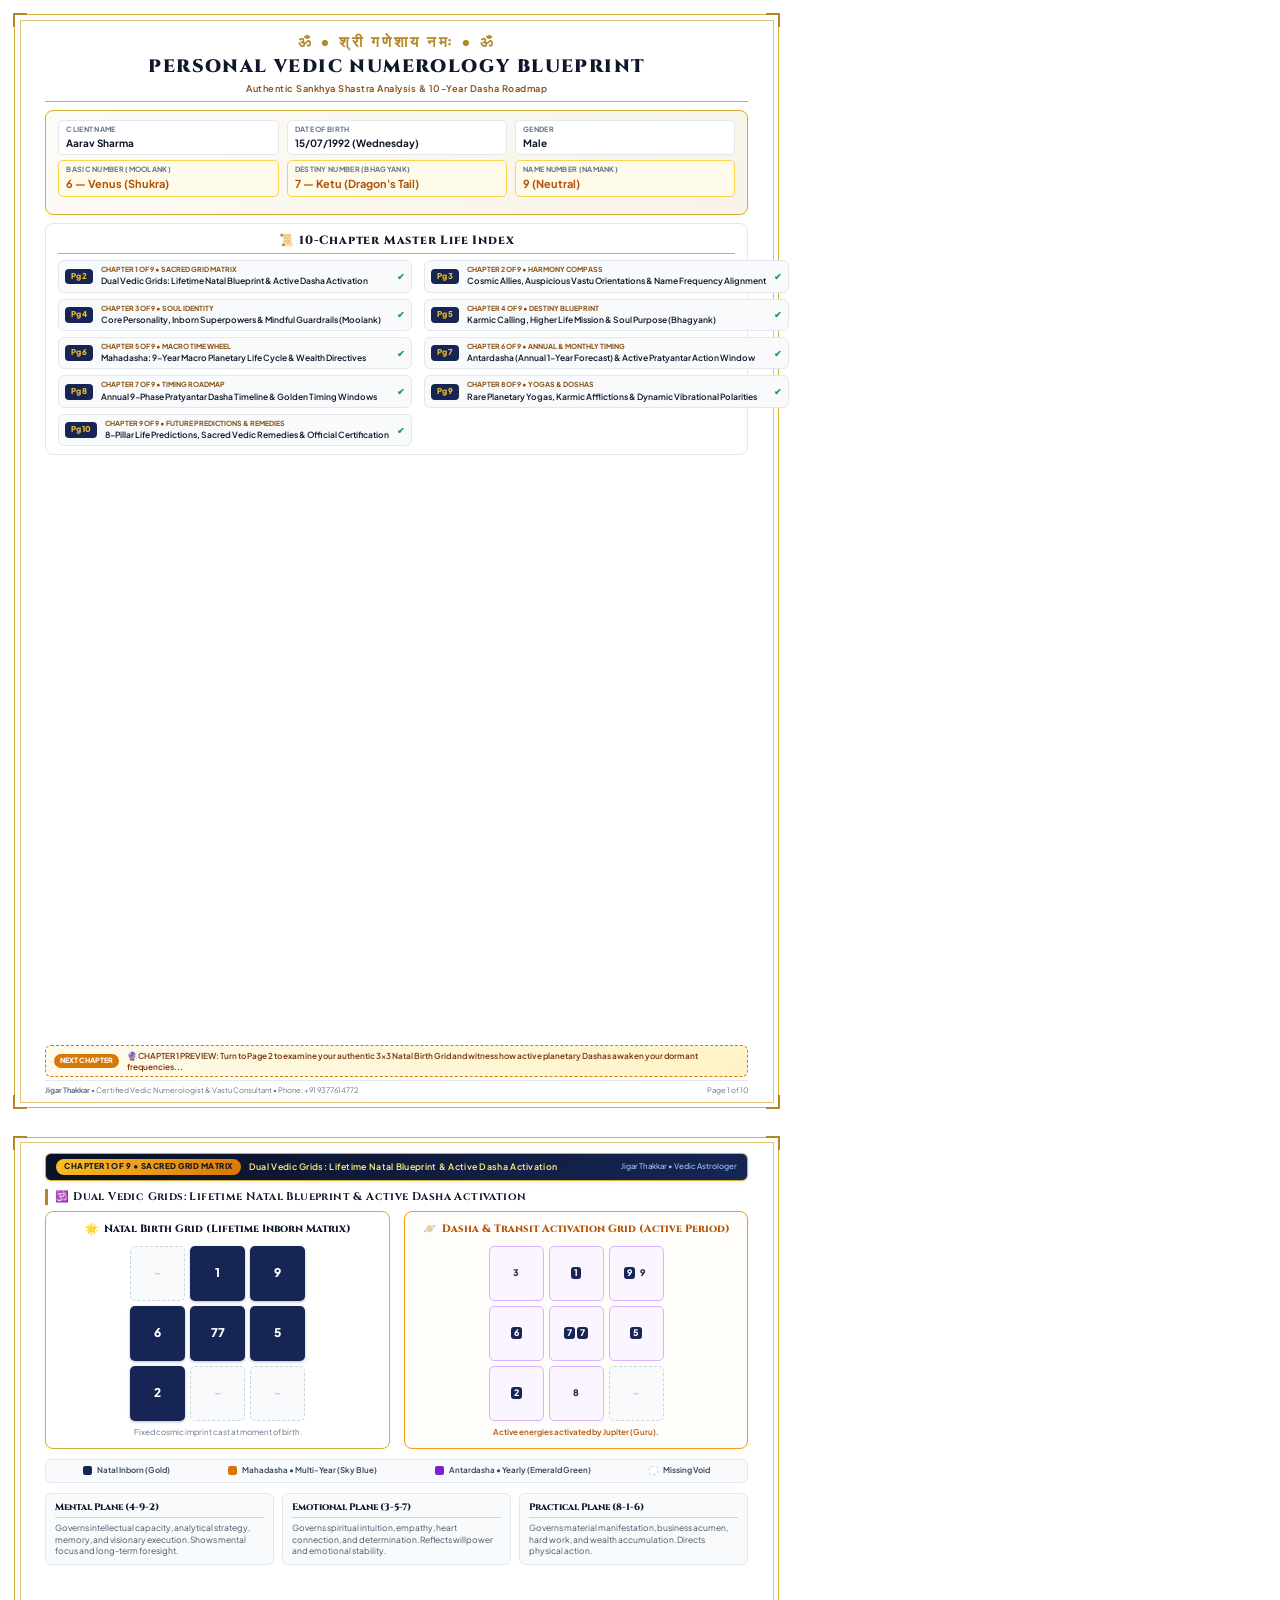
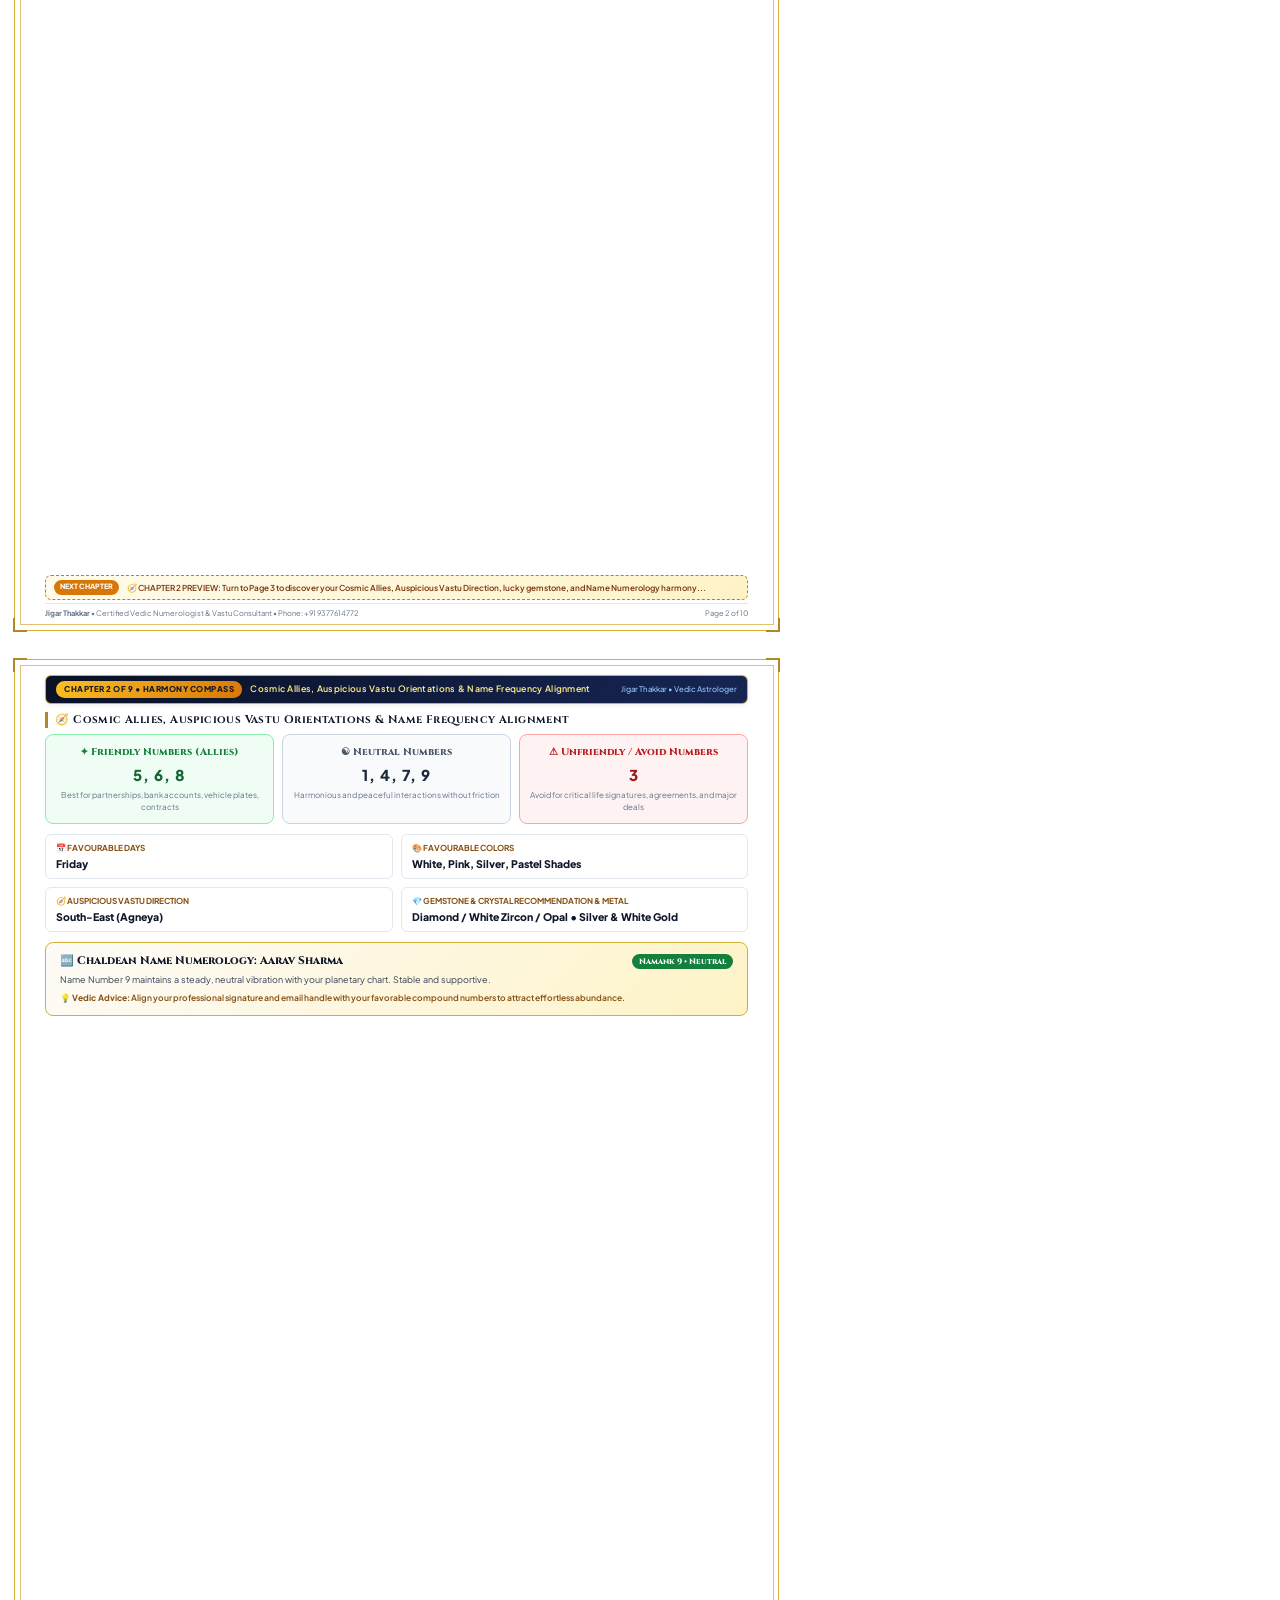
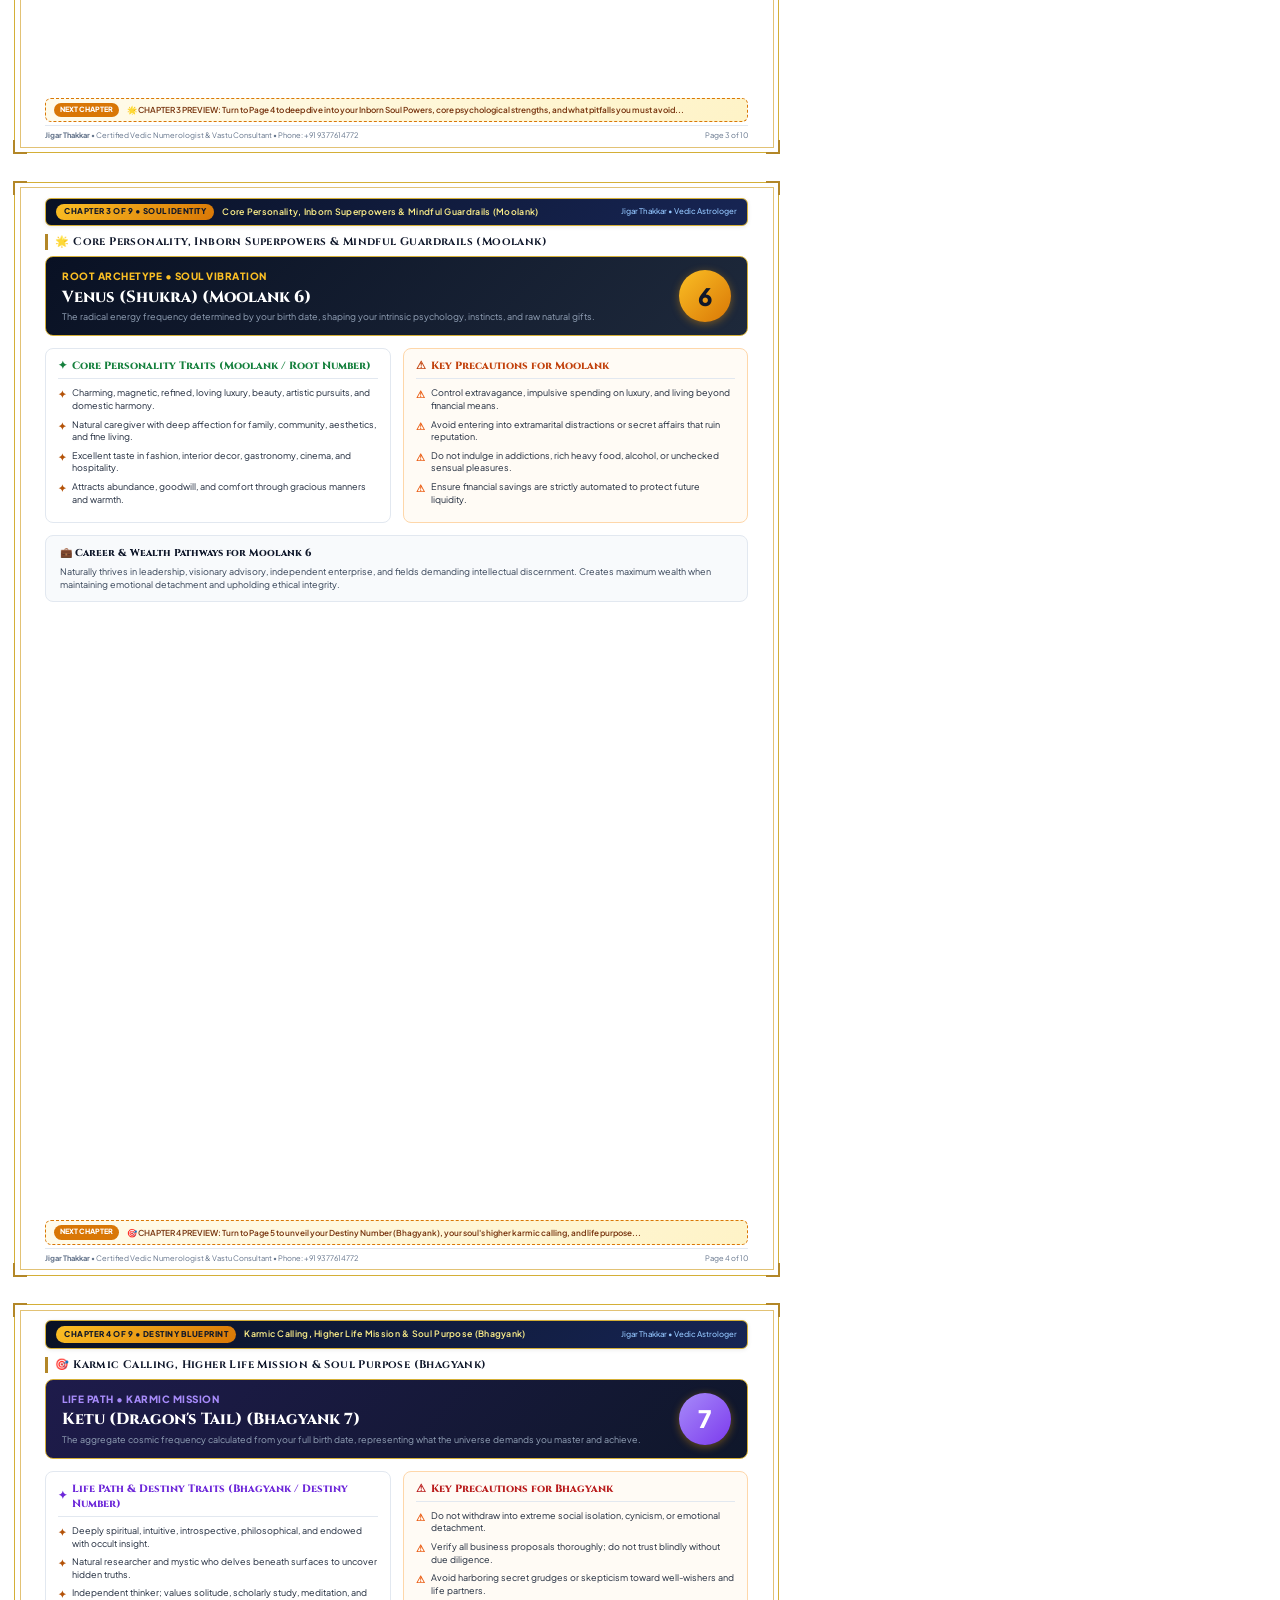
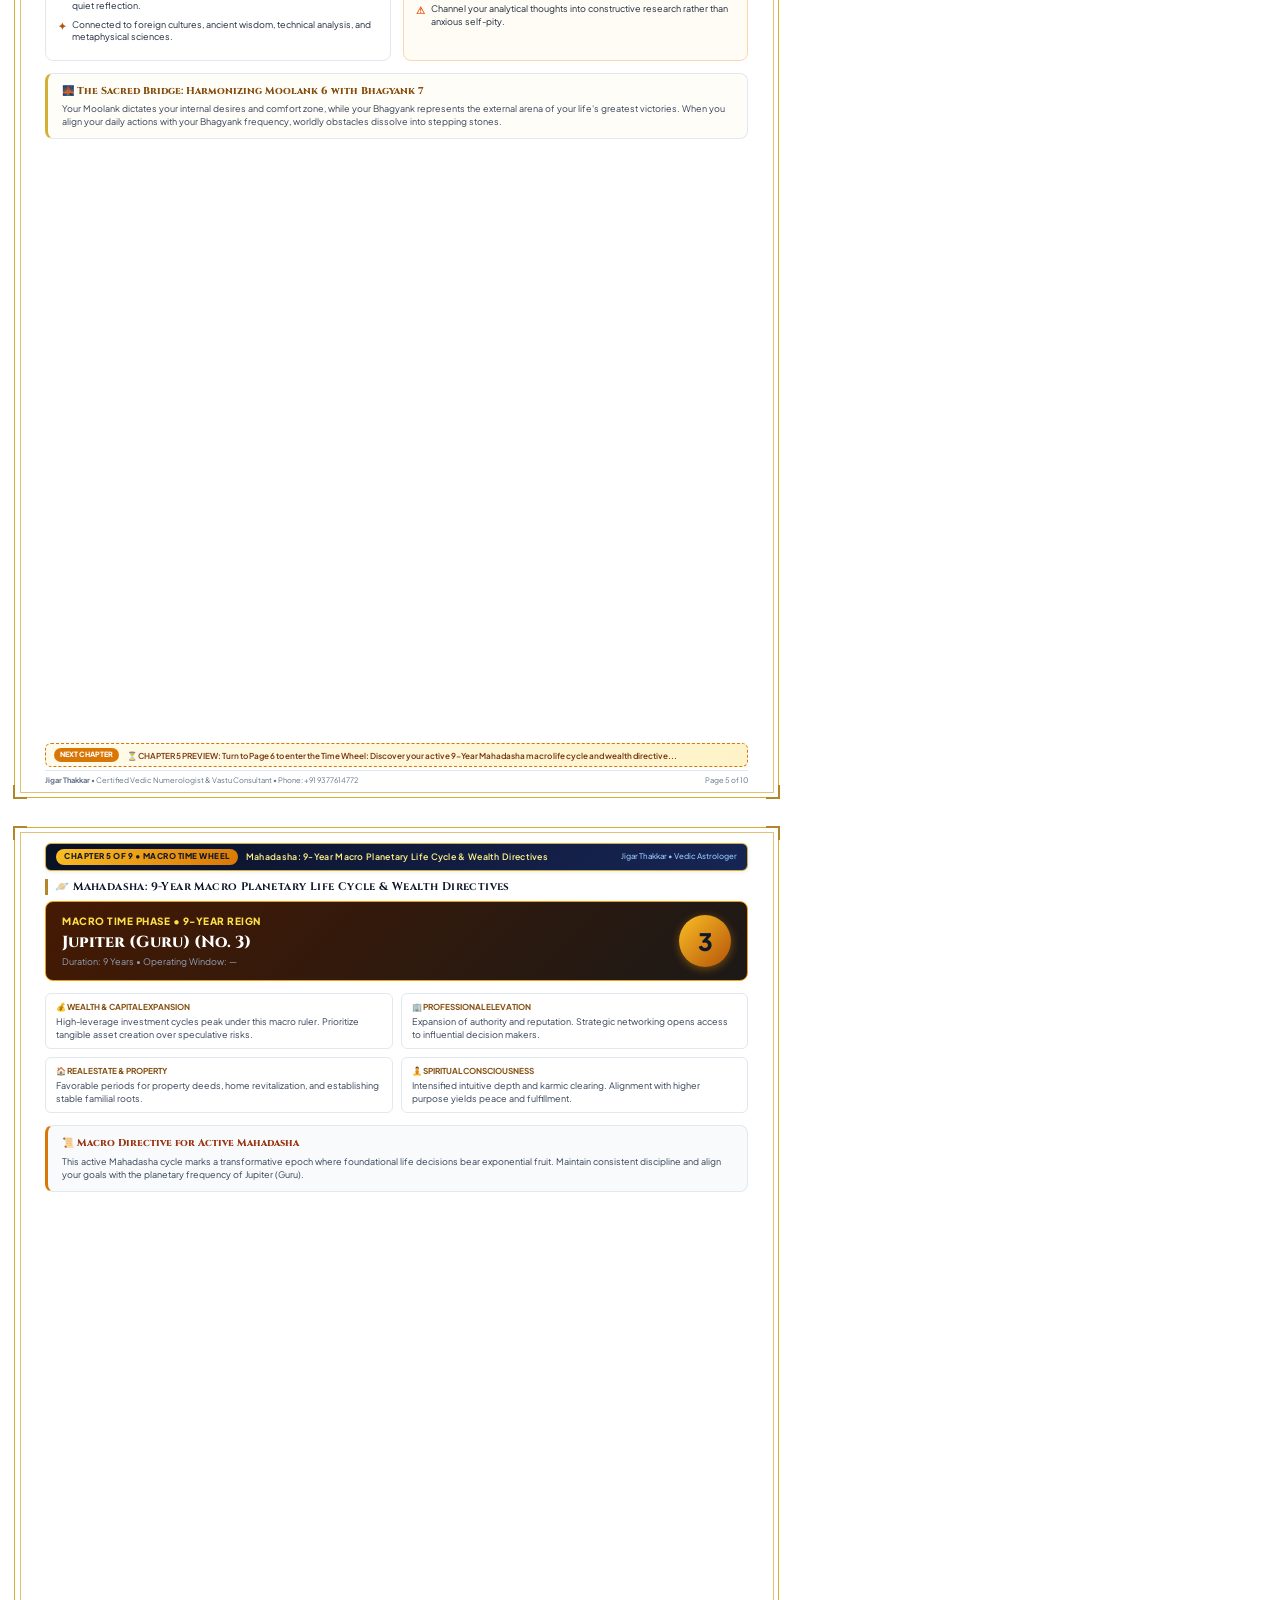
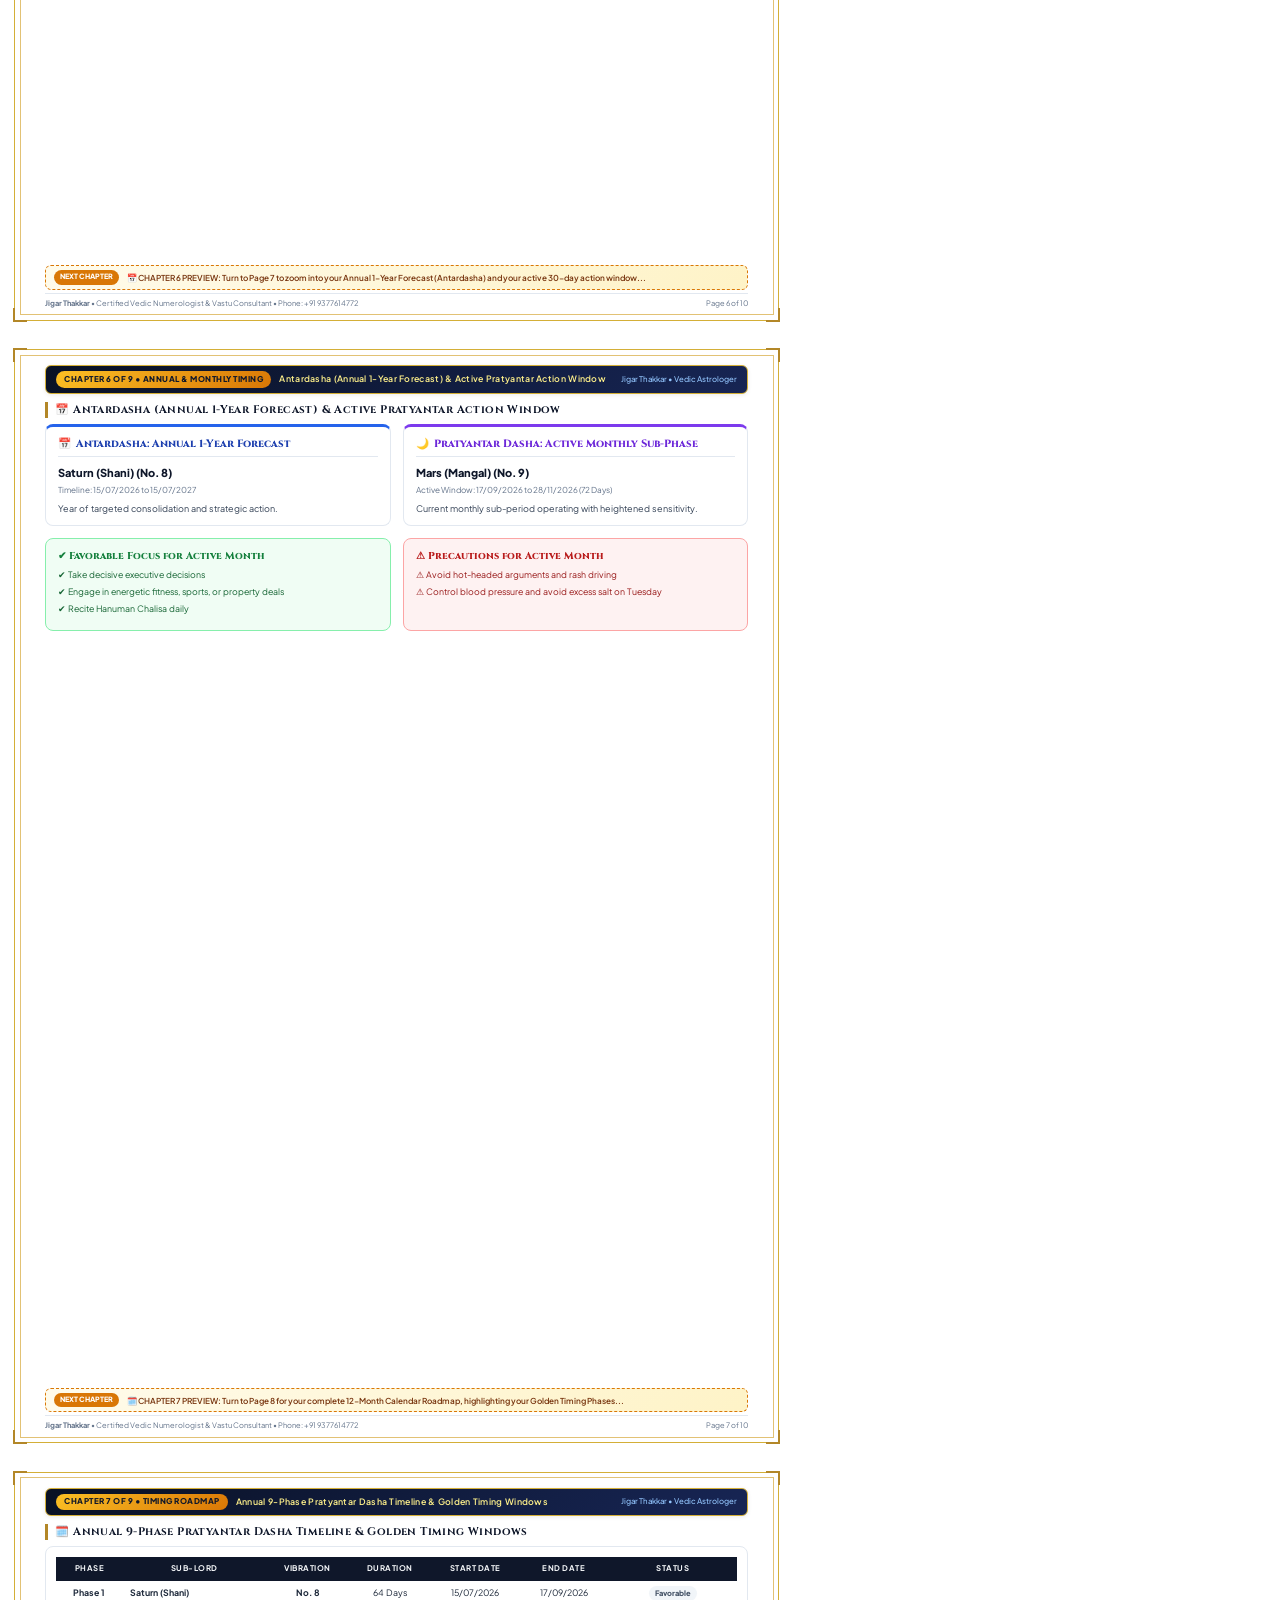
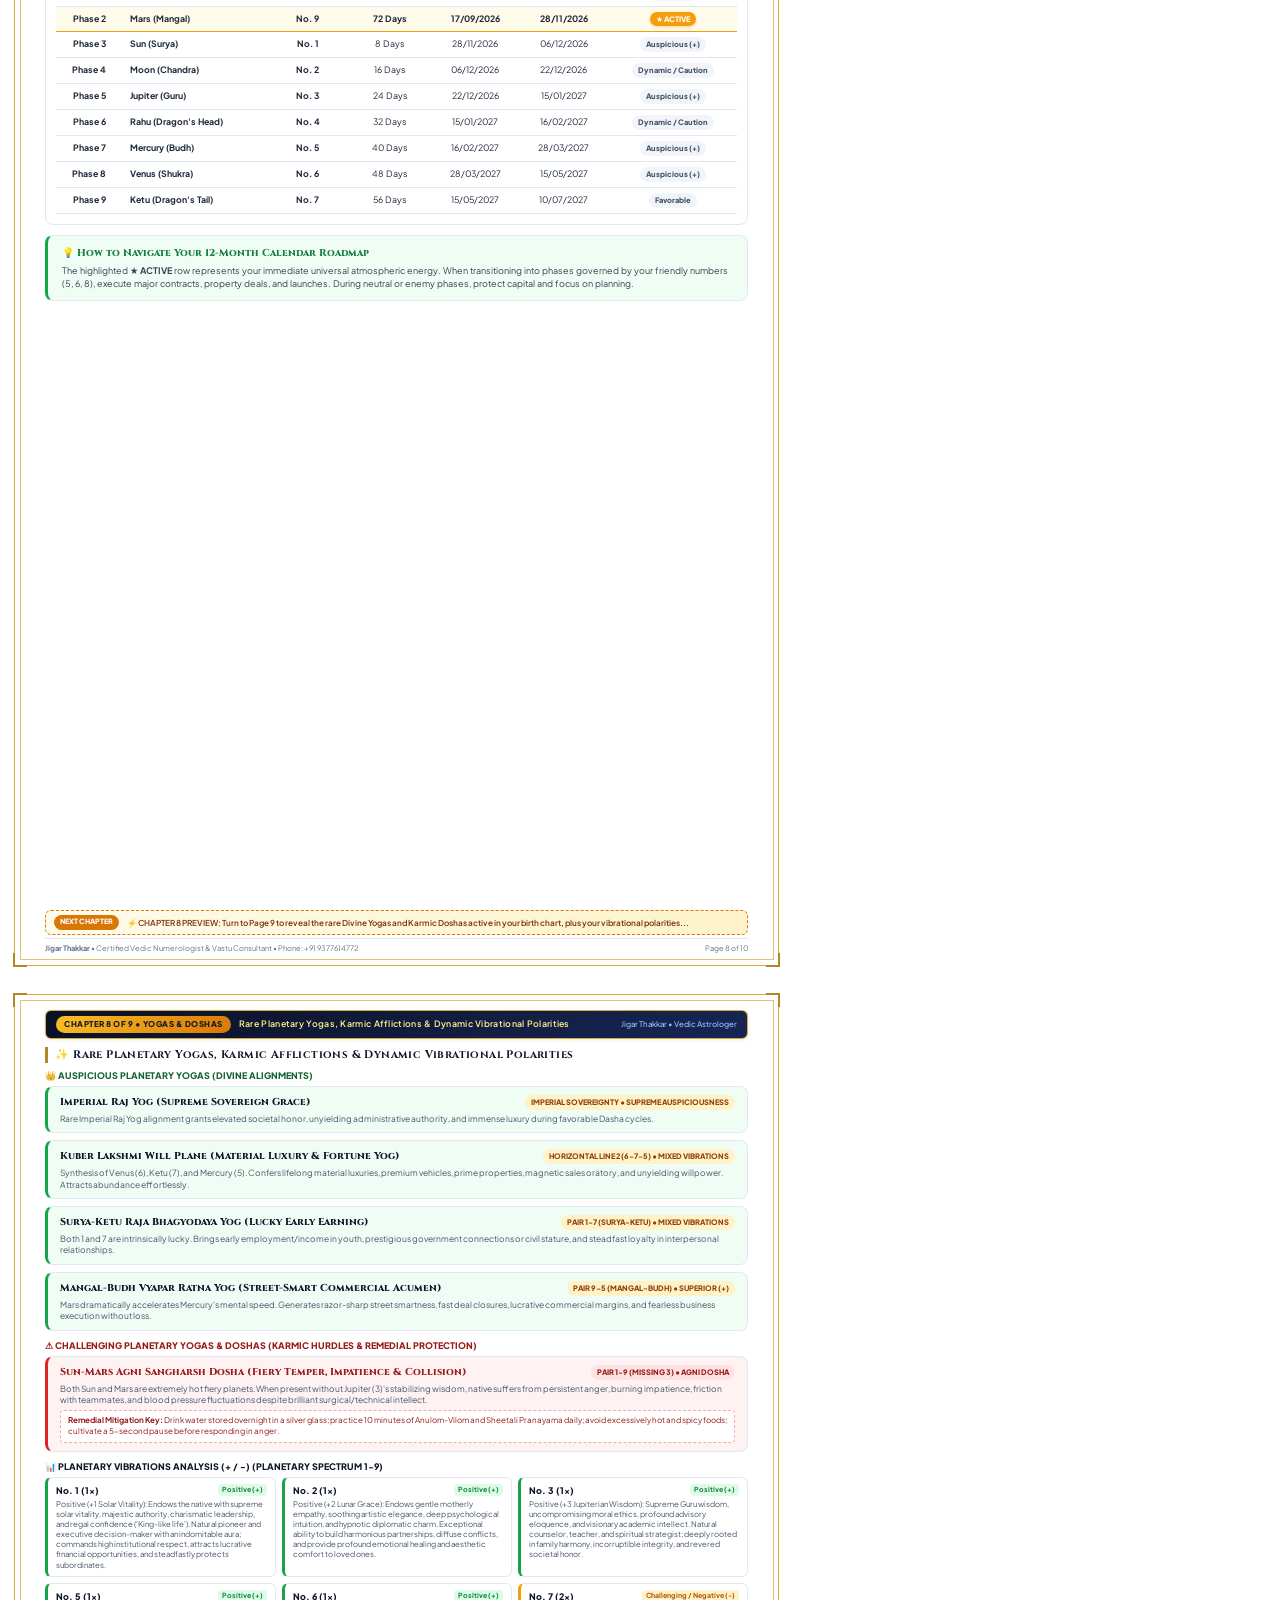
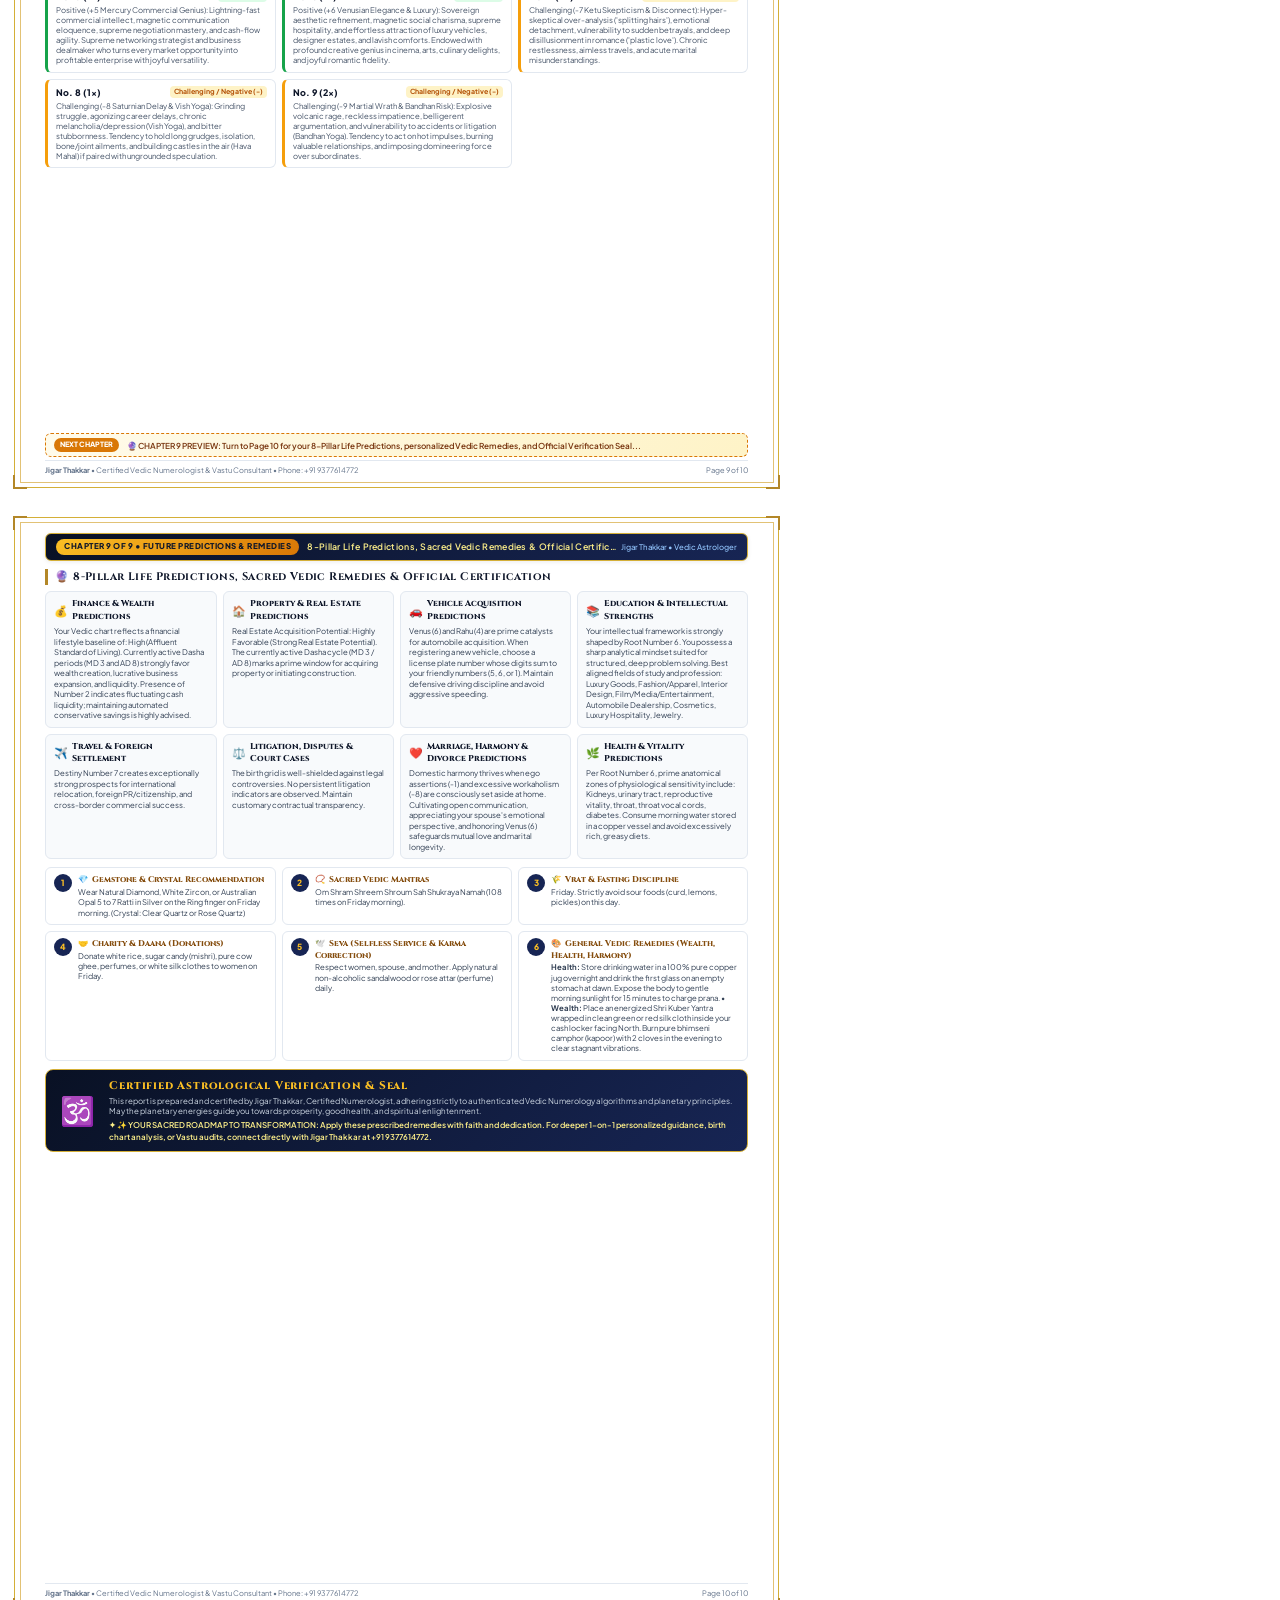
==== commit 1c6c1fac: "Expand report to 10-chapter luxury Vedic life manual and ensure 100% mobile responsiveness across al" ====
--- a/reports/Sample_Vedic_Report_English.html
+++ b/reports/Sample_Vedic_Report_English.html
@@ -2,9 +2,9 @@
 <html lang="en">
 <head>
 <meta charset="UTF-8">
-<title>Personal Vedic Numerology Blueprint - Rohit Sharma (Sample)</title>
+<title>Personal Vedic Numerology Blueprint - Aarav Sharma</title>
 <style>
-@import url('https://fonts.googleapis.com/css2?family=Cinzel:wght@600;700;800;900&family=Plus+Jakarta+Sans:wght@400;500;600;700;800&display=swap');
+@import url('https://fonts.googleapis.com/css2?family=Cinzel:wght@600;700;800;900&family=Plus+Jakarta+Sans:wght@400;500;600;700;800&family=Noto+Sans+Devanagari:wght@400;600;700&family=Noto+Sans+Gujarati:wght@400;600;700&display=swap');
 
 @page {
     size: A4 portrait;
@@ -24,14 +24,14 @@
     color: #1e293b;
     background-color: #ffffff;
     font-size: 9.6px;
-    line-height: 1.42;
+    line-height: 1.45;
 }
 
 .page {
     width: 210mm;
     height: 297mm;
     max-height: 297mm;
-    padding: 10mm 13mm 9mm 13mm;
+    padding: 8mm 12mm 7mm 12mm;
     background: #ffffff;
     position: relative;
     page-break-after: always;
@@ -40,40 +40,41 @@
     display: flex;
     flex-direction: column;
     justify-content: space-between;
+    box-sizing: border-box;
 }
 
 /* Ornamental Borders */
 .page-border {
     position: absolute;
-    top: 4.5mm;
-    left: 4.5mm;
-    right: 4.5mm;
-    bottom: 4.5mm;
+    top: 3.8mm;
+    left: 3.8mm;
+    right: 3.8mm;
+    bottom: 3.8mm;
     border: 1.2px solid #d4af37;
     pointer-events: none;
     z-index: 1;
 }
 .page-border-inner {
     position: absolute;
-    top: 6mm;
-    left: 6mm;
-    right: 6mm;
-    bottom: 6mm;
+    top: 5.2mm;
+    left: 5.2mm;
+    right: 5.2mm;
+    bottom: 5.2mm;
     border: 0.5px solid #e2c275;
     pointer-events: none;
     z-index: 1;
 }
 .corner-ornament {
     position: absolute;
-    width: 12px;
-    height: 12px;
+    width: 14px;
+    height: 14px;
     border-color: #b38728;
     z-index: 2;
 }
-.corner-tl { top: 4.2mm; left: 4.2mm; border-top: 2.5px solid #b38728; border-left: 2.5px solid #b38728; }
-.corner-tr { top: 4.2mm; right: 4.2mm; border-top: 2.5px solid #b38728; border-right: 2.5px solid #b38728; }
-.corner-bl { bottom: 4.2mm; left: 4.2mm; border-bottom: 2.5px solid #b38728; border-left: 2.5px solid #b38728; }
-.corner-br { bottom: 4.2mm; right: 4.2mm; border-bottom: 2.5px solid #b38728; border-right: 2.5px solid #b38728; }
+.corner-tl { top: 3.5mm; left: 3.5mm; border-top: 2.5px solid #b38728; border-left: 2.5px solid #b38728; }
+.corner-tr { top: 3.5mm; right: 3.5mm; border-top: 2.5px solid #b38728; border-right: 2.5px solid #b38728; }
+.corner-bl { bottom: 3.5mm; left: 3.5mm; border-bottom: 2.5px solid #b38728; border-left: 2.5px solid #b38728; }
+.corner-br { bottom: 3.5mm; right: 3.5mm; border-bottom: 2.5px solid #b38728; border-right: 2.5px solid #b38728; }
 
 .page-content {
     position: relative;
@@ -84,72 +85,78 @@
     justify-content: space-between;
 }
 
-/* Step Navigation Bar */
-.step-banner {
+/* Chapter Navigation Banner */
+.chap-banner {
     background: linear-gradient(135deg, #091124 0%, #172554 100%);
     border: 1px solid #d4af37;
     border-radius: 6px;
-    padding: 5px 9px;
+    padding: 5px 10px;
     display: flex;
     justify-content: space-between;
     align-items: center;
-    margin-bottom: 7px;
+    margin-bottom: 8px;
     box-shadow: 0 1px 4px rgba(0,0,0,0.08);
 }
-.step-banner-left {
+.chap-banner-left {
     display: flex;
     align-items: center;
-    gap: 7px;
-}
-.step-badge-pill {
+    gap: 8px;
+    overflow: hidden;
+}
+.chap-badge-pill {
     background: linear-gradient(135deg, #fbbf24 0%, #d97706 100%);
     color: #0f172a;
     font-size: 8px;
     font-weight: 800;
     text-transform: uppercase;
-    padding: 2px 7px;
+    padding: 2.5px 8px;
     border-radius: 12px;
     letter-spacing: 0.5px;
-    box-shadow: 0 1px 3px rgba(245,158,11,0.3);
-}
-.step-banner-sub {
+    white-space: nowrap;
+}
+.chap-banner-sub {
     font-size: 8.8px;
     font-weight: 600;
     color: #fef08a;
     letter-spacing: 0.3px;
-}
-.step-banner-consultant {
+    white-space: nowrap;
+    overflow: hidden;
+    text-overflow: ellipsis;
+}
+.chap-banner-consultant {
     font-size: 7.8px;
     color: #93c5fd;
     font-weight: 500;
-}
-
-/* Main Header on Page 1 */
+    white-space: nowrap;
+}
+
+/* Main Header on Cover Page */
 .report-main-header {
     text-align: center;
-    padding-bottom: 5px;
-    border-bottom: 1px solid #e8dec9;
-    margin-bottom: 7px;
+    padding-bottom: 6px;
+    border-bottom: 1.5px solid #d4af37;
+    margin-bottom: 8px;
 }
 .om-symbol {
-    font-size: 13px;
+    font-size: 15px;
     color: #b38728;
     font-weight: 700;
-    letter-spacing: 2px;
+    letter-spacing: 3px;
+    margin-bottom: 2px;
 }
 .main-title {
     font-family: 'Cinzel', serif;
-    font-size: 17px;
-    font-weight: 800;
+    font-size: 18px;
+    font-weight: 900;
     color: #0f172a;
-    letter-spacing: 1.2px;
+    letter-spacing: 1.4px;
     text-transform: uppercase;
-    margin: 1px 0;
+    margin: 2px 0;
 }
 .sub-title {
-    font-size: 8.8px;
+    font-size: 9.2px;
     color: #854d0e;
-    letter-spacing: 0.4px;
+    letter-spacing: 0.5px;
     font-weight: 600;
 }
 
@@ -159,10 +166,9 @@
     font-size: 11px;
     font-weight: 700;
     color: #0f172a;
-    border-left: 3px solid #b38728;
-    padding-left: 6px;
-    margin-bottom: 5px;
-    margin-top: 4px;
+    border-left: 3.5px solid #b38728;
+    padding-left: 7px;
+    margin-bottom: 6px;
     display: flex;
     align-items: center;
     letter-spacing: 0.4px;
@@ -172,612 +178,866 @@
 .profile-card {
     background: linear-gradient(135deg, #fdfbf7 0%, #f7f3e8 100%);
     border: 1.2px solid #d4af37;
-    border-radius: 6px;
-    padding: 7px 10px;
-    margin-bottom: 6px;
-    box-shadow: 0 1px 3px rgba(0,0,0,0.03);
+    border-radius: 8px;
+    padding: 9px 12px;
+    margin-bottom: 8px;
+    box-shadow: 0 1px 4px rgba(0,0,0,0.03);
 }
 .client-data-grid {
     display: grid;
     grid-template-columns: repeat(3, 1fr);
-    gap: 4px 6px;
-    margin-bottom: 6px;
+    gap: 5px 8px;
+    margin-bottom: 8px;
 }
 .data-pill {
     background: #ffffff;
     border: 1px solid #e2e8f0;
-    border-radius: 4px;
-    padding: 3px 6px;
+    border-radius: 5px;
+    padding: 4px 7px;
 }
 .data-pill.highlight {
     background: #fffbeb;
-    border-color: #f59e0b;
+    border-color: #fcd34d;
 }
 .data-pill .label {
     font-size: 7.2px;
+    color: #64748b;
     text-transform: uppercase;
-    color: #64748b;
     font-weight: 700;
+    letter-spacing: 0.3px;
 }
 .data-pill .value {
-    font-size: 9.4px;
+    font-size: 10px;
+    color: #0f172a;
     font-weight: 700;
-    color: #0f172a;
 }
 .data-pill.highlight .value {
     color: #b45309;
-}
-
-/* Dual Vedic Grids Layout */
+    font-size: 11px;
+}
+
+/* Table of Contents Index (Page 1) */
+.toc-container {
+    background: #ffffff;
+    border: 1px solid #e2e8f0;
+    border-radius: 8px;
+    padding: 8px 12px;
+    margin-bottom: 6px;
+    flex: 1;
+    display: flex;
+    flex-direction: column;
+    justify-content: space-around;
+}
+.toc-title {
+    font-family: 'Cinzel', serif;
+    font-size: 12px;
+    font-weight: 800;
+    color: #0f172a;
+    border-bottom: 1px solid #d4af37;
+    padding-bottom: 4px;
+    margin-bottom: 6px;
+    text-align: center;
+    letter-spacing: 0.8px;
+}
+.toc-grid {
+    display: grid;
+    grid-template-columns: 1fr 1fr;
+    gap: 6px 12px;
+}
+.toc-item {
+    display: flex;
+    align-items: center;
+    gap: 8px;
+    padding: 4px 6px;
+    background: #f8fafc;
+    border: 1px solid #e2e8f0;
+    border-radius: 6px;
+}
+.toc-page-badge {
+    background: #172554;
+    color: #fbbf24;
+    font-size: 8px;
+    font-weight: 800;
+    padding: 2px 6px;
+    border-radius: 4px;
+    white-space: nowrap;
+}
+.toc-text {
+    flex: 1;
+    overflow: hidden;
+}
+.toc-ch-badge {
+    font-size: 7px;
+    font-weight: 700;
+    color: #854d0e;
+    text-transform: uppercase;
+}
+.toc-ch-title {
+    font-size: 8.5px;
+    font-weight: 600;
+    color: #0f172a;
+    white-space: nowrap;
+    overflow: hidden;
+    text-overflow: ellipsis;
+}
+.toc-check {
+    color: #16a34a;
+    font-weight: 800;
+    font-size: 9px;
+}
+
+/* Dual Grids Row (Page 2) */
 .dual-grids-row {
     display: grid;
     grid-template-columns: 1fr 1fr;
-    gap: 8px;
-    margin-bottom: 5px;
+    gap: 14px;
+    margin-bottom: 10px;
 }
 .grid-box-card {
     background: #ffffff;
-    border: 1.2px solid #d4af37;
-    border-radius: 5px;
-    padding: 4px 6px;
-    display: flex;
-    flex-direction: column;
+    border: 1.5px solid #d4af37;
+    border-radius: 8px;
+    padding: 10px;
+    text-align: center;
+    box-shadow: 0 2px 5px rgba(0,0,0,0.03);
+}
+.grid-box-card.dasha {
+    border-color: #f59e0b;
+    background: #fffdfa;
+}
+.grid-caption {
+    font-family: 'Cinzel', serif;
+    font-size: 10.5px;
+    font-weight: 800;
+    color: #0f172a;
+    margin-bottom: 8px;
+    display: flex;
+    justify-content: center;
     align-items: center;
-}
-.grid-box-card.dasha {
-    border-color: #38bdf8;
-    background: #f0f9ff;
-}
-.grid-caption {
-    font-size: 8px;
-    font-weight: 800;
-    color: #854d0e;
-    text-transform: uppercase;
-    letter-spacing: 0.3px;
-    margin-bottom: 1px;
-    text-align: center;
-}
-.grid-caption.dasha {
-    color: #0369a1;
-}
-.grid-subtext {
-    font-size: 6.8px;
-    color: #64748b;
-    margin-bottom: 3px;
-    text-align: center;
-}
-.vedic-grid {
+    gap: 6px;
+}
+.vedic-grid-table {
     display: grid;
-    grid-template-columns: repeat(3, 40px);
-    grid-template-rows: repeat(3, 26px);
-    gap: 2px;
-    background: #b38728;
-    padding: 2px;
-    border-radius: 3px;
-    box-shadow: 0 1px 3px rgba(0,0,0,0.06);
-}
-.vedic-grid.dasha {
-    background: #0284c7;
+    grid-template-columns: repeat(3, 1fr);
+    grid-gap: 5px;
+    max-width: 175px;
+    margin: 0 auto;
 }
 .vedic-cell {
-    background: #ffffff;
-    display: flex;
-    align-items: center;
-    justify-content: center;
-    border-radius: 2px;
-    font-size: 11px;
-    font-weight: 700;
-    color: #0f172a;
-}
-.vedic-cell.natal-cell.active {
-    background: #fef3c7;
-    color: #92400e;
-    font-weight: 800;
-}
-.vedic-cell.dasha-cell {
-    display: flex;
+    aspect-ratio: 1;
+    display: flex;
+    flex-wrap: wrap;
     align-items: center;
     justify-content: center;
     gap: 2px;
-    flex-wrap: wrap;
-    padding: 1px;
-}
-.vedic-cell.empty {
+    border-radius: 5px;
+    font-weight: 800;
+    padding: 2px;
+    font-size: 12px;
+}
+.vedic-cell.natal-cell.active {
+    background: #172554;
+    color: #ffffff;
+    box-shadow: 0 1px 3px rgba(23,37,84,0.3);
+}
+.vedic-cell.natal-cell.empty {
+    background: #f8fafc;
     color: #cbd5e1;
-    font-size: 8px;
+    border: 1px dashed #cbd5e1;
+}
+.vedic-cell.dasha-cell.active {
+    background: #faf5ff;
+    border: 1px solid #d8b4fe;
+}
+.vedic-cell.dasha-cell.empty {
+    background: #f8fafc;
+    color: #cbd5e1;
+    border: 1px dashed #cbd5e1;
 }
 .chip {
-    font-size: 8px;
+    font-size: 9px;
     font-weight: 800;
     padding: 1px 3px;
-    border-radius: 2px;
-    line-height: 1;
-}
-.chip-natal { background: #fef3c7; color: #854d0e; border: 1px solid #fde047; }
-.chip-md { background: #e0f2fe; color: #0284c7; border: 1px solid #38bdf8; }
-.chip-ad { background: #dcfce7; color: #15803d; border: 1px solid #22c55e; }
-.chip-pd { background: #f3e8ff; color: #6d28d9; border: 1px solid #7c3aed; }
-
-.grid-legend-bar {
-    display: flex;
-    justify-content: center;
-    gap: 8px;
+    border-radius: 3px;
+    display: inline-block;
+    line-height: 1.1;
+}
+.chip-natal {
+    background: #172554;
+    color: #ffffff;
+}
+.chip-mahadasha {
+    background: #d97706;
+    color: #ffffff;
+}
+.chip-antardasha {
+    background: #7e22ce;
+    color: #ffffff;
+}
+
+/* Color Legend Bar */
+.color-legend-bar {
+    display: flex;
+    justify-content: space-around;
     background: #f8fafc;
     border: 1px solid #e2e8f0;
-    border-radius: 4px;
-    padding: 2px 7px;
+    border-radius: 6px;
+    padding: 5px 8px;
+    margin-bottom: 10px;
+}
+.legend-chip {
+    display: flex;
+    align-items: center;
+    gap: 5px;
+    font-size: 8px;
+    font-weight: 600;
+    color: #334155;
+}
+.legend-dot {
+    width: 9px;
+    height: 9px;
+    border-radius: 2px;
+}
+
+/* Plane Cards */
+.planes-grid {
+    display: grid;
+    grid-template-columns: repeat(3, 1fr);
+    gap: 8px;
+    margin-bottom: 8px;
+}
+.plane-card {
+    background: #f8fafc;
+    border: 1px solid #e2e8f0;
+    border-radius: 6px;
+    padding: 7px 9px;
+}
+.plane-header {
+    font-family: 'Cinzel', serif;
+    font-size: 9.5px;
+    font-weight: 800;
+    color: #0f172a;
+    border-bottom: 1px solid #cbd5e1;
+    padding-bottom: 3px;
+    margin-bottom: 4px;
+}
+.plane-desc {
+    font-size: 8.5px;
+    color: #475569;
+    line-height: 1.35;
+}
+
+/* Harmony Compass (Page 3) */
+.compass-grid {
+    display: grid;
+    grid-template-columns: repeat(3, 1fr);
+    gap: 8px;
+    margin-bottom: 10px;
+}
+.compass-box {
+    border-radius: 8px;
+    padding: 10px;
+    border: 1px solid;
+    text-align: center;
+}
+.compass-box.friendly {
+    background: #f0fdf4;
+    border-color: #86efac;
+}
+.compass-box.neutral {
+    background: #f8fafc;
+    border-color: #cbd5e1;
+}
+.compass-box.enemy {
+    background: #fef2f2;
+    border-color: #fca5a5;
+}
+.compass-label {
+    font-family: 'Cinzel', serif;
+    font-size: 10px;
+    font-weight: 800;
     margin-bottom: 5px;
-    font-size: 7px;
-    font-weight: 700;
-}
-.legend-pill { display: inline-flex; align-items: center; gap: 3px; }
-.legend-dot { width: 5.5px; height: 5.5px; border-radius: 50%; display: inline-block; }
-.dot-natal { background: #d4af37; }
-.dot-md { background: #38bdf8; }
-.dot-ad { background: #22c55e; }
-.dot-pd { background: #7c3aed; }
-
-/* Planetary Friendship & Allies Strip */
-.allies-box {
+}
+.compass-box.friendly .compass-label { color: #15803d; }
+.compass-box.neutral .compass-label { color: #475569; }
+.compass-box.enemy .compass-label { color: #b91c1c; }
+.compass-nums {
+    font-size: 15px;
+    font-weight: 900;
+    letter-spacing: 1px;
+}
+.compass-box.friendly .compass-nums { color: #166534; }
+.compass-box.neutral .compass-nums { color: #1e293b; }
+.compass-box.enemy .compass-nums { color: #991b1b; }
+.compass-sub {
+    font-size: 8px;
+    color: #64748b;
+    margin-top: 4px;
+}
+
+/* Alignments 4-Grid */
+.align-grid {
+    display: grid;
+    grid-template-columns: 1fr 1fr;
+    gap: 8px;
+    margin-bottom: 10px;
+}
+.align-card {
     background: #ffffff;
     border: 1px solid #e2e8f0;
-    border-left: 3px solid #3b82f6;
-    border-radius: 5px;
-    padding: 5px 8px;
-    margin-bottom: 6px;
-    display: grid;
-    grid-template-columns: repeat(6, 1fr);
-    gap: 4px;
-}
-.allies-item {
-    display: flex;
-    flex-direction: column;
-}
-.allies-label {
-    font-size: 6.8px;
+    border-radius: 6px;
+    padding: 7px 10px;
+}
+.align-header {
+    font-size: 8.2px;
+    font-weight: 700;
+    color: #854d0e;
     text-transform: uppercase;
-    color: #64748b;
-    font-weight: 700;
-}
-.allies-val {
+    margin-bottom: 2px;
+}
+.align-val {
+    font-size: 10.5px;
+    font-weight: 800;
+    color: #0f172a;
+}
+
+/* Name Harmony Card */
+.name-card {
+    background: linear-gradient(135deg, #fdfbf7 0%, #fef3c7 100%);
+    border: 1.2px solid #d4af37;
+    border-radius: 8px;
+    padding: 10px 14px;
+    margin-bottom: 8px;
+}
+.name-header {
+    font-family: 'Cinzel', serif;
+    font-size: 11px;
+    font-weight: 800;
+    color: #0f172a;
+    margin-bottom: 4px;
+    display: flex;
+    justify-content: space-between;
+    align-items: center;
+}
+.name-score-pill {
+    background: #15803d;
+    color: #ffffff;
+    font-size: 8px;
+    font-weight: 800;
+    padding: 2px 7px;
+    border-radius: 10px;
+}
+.name-body {
     font-size: 9px;
-    font-weight: 700;
+    color: #334155;
+    line-height: 1.45;
+}
+
+/* Qualities & Precautions (Pages 4 & 5) */
+.hero-box {
+    background: linear-gradient(135deg, #091124 0%, #1e293b 100%);
+    border: 1.5px solid #d4af37;
+    border-radius: 8px;
+    padding: 12px 16px;
+    color: #ffffff;
+    margin-bottom: 12px;
+    display: flex;
+    justify-content: space-between;
+    align-items: center;
+}
+.hero-left {
+    flex: 1;
+}
+.hero-num-badge {
+    font-size: 10px;
+    font-weight: 800;
+    color: #fbbf24;
+    text-transform: uppercase;
+    letter-spacing: 0.5px;
+}
+.hero-title {
+    font-family: 'Cinzel', serif;
+    font-size: 16px;
+    font-weight: 800;
+    color: #ffffff;
+    margin: 2px 0;
+}
+.hero-sub {
+    font-size: 9px;
+    color: #94a3b8;
+    line-height: 1.35;
+}
+.hero-right-circle {
+    width: 52px;
+    height: 52px;
+    border-radius: 50%;
+    background: linear-gradient(135deg, #fbbf24 0%, #d97706 100%);
+    display: flex;
+    align-items: center;
+    justify-content: center;
+    font-size: 24px;
+    font-weight: 900;
     color: #0f172a;
-}
-.allies-val.green { color: #166534; }
-.allies-val.orange { color: #b45309; }
-.allies-val.red { color: #991b1b; }
-
-.name-harmony-bar {
-    background: #f0fdf4;
-    border: 1px solid #86efac;
-    border-radius: 4px;
-    padding: 3.5px 7px;
-    font-size: 8.4px;
-    color: #166534;
-    margin-bottom: 6px;
-    line-height: 1.35;
-}
-
-/* 2-Column Traits & Precautions */
-.traits-duo-grid {
+    box-shadow: 0 2px 8px rgba(245,158,11,0.4);
+}
+
+.two-col-grid {
     display: grid;
     grid-template-columns: 1fr 1fr;
-    gap: 6px;
-    margin-bottom: 5px;
-}
-.traits-card {
+    gap: 12px;
+    margin-bottom: 12px;
+}
+.col-card {
     background: #ffffff;
     border: 1px solid #e2e8f0;
-    border-radius: 5px;
-    padding: 5px 7px;
-}
-.traits-card.strengths {
-    border-left: 3px solid #16a34a;
-    background: #fcfdfc;
-}
-.traits-card.precautions {
-    border-left: 3px solid #f59e0b;
-    background: #fefdfa;
-}
-.traits-card-header {
-    font-size: 8.4px;
-    font-weight: 800;
-    margin-bottom: 3px;
+    border-radius: 8px;
+    padding: 10px 12px;
+}
+.col-card.precautions {
+    border-color: #fed7aa;
+    background: #fffbf5;
+}
+.col-title {
+    font-family: 'Cinzel', serif;
+    font-size: 10.5px;
+    font-weight: 800;
+    color: #0f172a;
+    border-bottom: 1px solid #e2e8f0;
+    padding-bottom: 4px;
+    margin-bottom: 8px;
     display: flex;
     align-items: center;
-    gap: 4px;
-}
-.traits-card.strengths .traits-card-header { color: #166534; }
-.traits-card.precautions .traits-card-header { color: #b45309; }
-
-.quality-list-clean, .precaution-list-clean {
+    gap: 5px;
+}
+.quality-item-clean, .precaution-item-clean {
     list-style: none;
-    padding-left: 0;
-}
-.quality-item-clean, .precaution-item-clean {
-    font-size: 8.3px;
+    font-size: 9px;
+    margin-bottom: 6px;
+    display: flex;
+    align-items: flex-start;
+    gap: 6px;
+    line-height: 1.4;
+}
+.bullet-icon {
+    color: #b45309;
+    font-weight: 800;
+    font-size: 10px;
+    flex-shrink: 0;
+}
+.precaution-icon {
+    color: #ea580c;
+    font-weight: 800;
+    font-size: 10px;
+    flex-shrink: 0;
+}
+
+.career-box {
+    background: #f8fafc;
+    border: 1px solid #e2e8f0;
+    border-radius: 8px;
+    padding: 10px 14px;
+    margin-bottom: 8px;
+}
+.career-title {
+    font-family: 'Cinzel', serif;
+    font-size: 10px;
+    font-weight: 800;
+    color: #0f172a;
+    margin-bottom: 4px;
+}
+.career-text {
+    font-size: 9px;
     color: #334155;
-    line-height: 1.32;
-    margin-bottom: 2.5px;
-    display: flex;
-    align-items: flex-start;
-    gap: 4px;
-}
-.bullet-icon { color: #16a34a; font-size: 8px; font-weight: bold; flex-shrink: 0; }
-.precaution-icon { color: #ea580c; font-size: 8px; font-weight: bold; flex-shrink: 0; }
-
-/* Curiosity Teaser Hook Box */
-.curiosity-hook-card {
-    background: linear-gradient(135deg, #fffbeb 0%, #fef3c7 100%);
-    border: 1.2px solid #f59e0b;
-    border-radius: 5px;
-    padding: 4px 8px;
-    display: flex;
-    align-items: center;
-    gap: 7px;
-    margin-top: auto;
-    margin-bottom: 4px;
-    box-shadow: 0 1px 3px rgba(245,158,11,0.15);
-}
-.curiosity-icon {
-    font-size: 15px;
-    flex-shrink: 0;
-}
-.curiosity-content {
-    flex: 1;
-}
-.curiosity-text {
-    font-size: 7.8px;
-    font-weight: 600;
-    color: #78350f;
-    line-height: 1.32;
-}
-.curiosity-hook-card.action-card {
-    background: linear-gradient(135deg, #f0fdf4 0%, #dcfce7 100%);
-    border-color: #22c55e;
-}
-.curiosity-hook-card.action-card .curiosity-text {
-    color: #14532d;
-}
-
-/* Page 2: 3-Tier Time Horizons */
-.intro-lead-pill {
-    background: #f8fafc;
-    border: 1px solid #cbd5e1;
-    border-radius: 4px;
-    padding: 3px 7px;
-    font-size: 8px;
-    color: #475569;
-    font-weight: 600;
-    margin-bottom: 5px;
+    line-height: 1.45;
+}
+
+/* Mahadasha / Forecast (Pages 6 & 7) */
+.tier-dash-grid {
+    display: grid;
+    grid-template-columns: repeat(3, 1fr);
+    gap: 10px;
+    margin-bottom: 12px;
 }
 .tier-card {
     background: #ffffff;
     border: 1px solid #e2e8f0;
-    border-radius: 5px;
-    padding: 5px 8px;
-    margin-bottom: 5px;
-}
-.tier-card.tier-md { border-left: 3.5px solid #0284c7; background: #fbfdff; }
-.tier-card.tier-ad { border-left: 3.5px solid #16a34a; background: #fbfdfc; }
-.tier-card.tier-pd { border-left: 3.5px solid #7c3aed; background: #fbfaff; }
-
-.tier-header-bar {
-    display: flex;
-    justify-content: space-between;
-    align-items: center;
-    margin-bottom: 2.5px;
-    border-bottom: 1px dashed #e2e8f0;
-    padding-bottom: 2px;
+    border-radius: 8px;
+    padding: 10px;
+    text-align: center;
+}
+.tier-card.active-card {
+    border: 1.5px solid #d4af37;
+    background: #fffdf8;
+    box-shadow: 0 2px 6px rgba(212,175,55,0.15);
 }
 .tier-badge {
-    font-size: 7.2px;
+    font-size: 7.5px;
     font-weight: 800;
     text-transform: uppercase;
-    padding: 1.5px 5px;
-    border-radius: 3px;
-}
-.badge-md { background: #e0f2fe; color: #0284c7; border: 1px solid #7dd3fc; }
-.badge-ad { background: #dcfce7; color: #16a34a; border: 1px solid #86efac; }
-.badge-pd { background: #ffedd5; color: #ea580c; border: 1px solid #fdba74; }
-
-.tier-title-main { font-size: 9.2px; font-weight: 800; color: #0f172a; }
-.tier-date-span { font-size: 7.5px; font-weight: 700; color: #475569; }
-.tier-text-content { font-size: 8.3px; color: #1e293b; line-height: 1.34; margin-bottom: 2px; }
-.tier-note-bar { font-size: 7.6px; color: #0369a1; background: #f0f9ff; padding: 2px 5px; border-radius: 3px; margin-top: 2px; }
-.tier-subgrid {
+    padding: 2px 6px;
+    border-radius: 8px;
+    display: inline-block;
+    margin-bottom: 6px;
+}
+.tier-badge.gold { background: #fef3c7; color: #92400e; }
+.tier-badge.blue { background: #dbeafe; color: #1e40af; }
+.tier-badge.purple { background: #f3e8ff; color: #6b21a8; }
+.tier-lord {
+    font-size: 12px;
+    font-weight: 800;
+    color: #0f172a;
+    margin-bottom: 2px;
+}
+.tier-dates {
+    font-size: 8.5px;
+    color: #64748b;
+    margin-bottom: 6px;
+}
+.tier-desc {
+    font-size: 8.5px;
+    color: #334155;
+    line-height: 1.35;
+    text-align: left;
+}
+
+.tactical-box {
     display: grid;
     grid-template-columns: 1fr 1fr;
-    gap: 4px;
-    margin-top: 2.5px;
-    font-size: 7.8px;
-    color: #334155;
-}
-.tier-dos-donts-grid {
-    display: grid;
-    grid-template-columns: 1fr 1fr;
-    gap: 5px;
-    margin-top: 2px;
-}
-.do-box, .dont-box {
-    border-radius: 4px;
-    padding: 3px 5px;
-    font-size: 7.6px;
-}
-.do-box { background: #f0fdf4; border: 1px solid #bbf7d0; }
-.dont-box { background: #fef2f2; border: 1px solid #fecaca; }
-.do-title { font-weight: 800; color: #166534; margin-bottom: 1.5px; }
-.dont-title { font-weight: 800; color: #991b1b; margin-bottom: 1.5px; }
-.do-box ul, .dont-box ul { list-style: none; padding-left: 0; }
-.do-box li, .dont-box li { padding-left: 7px; position: relative; margin-bottom: 1.5px; line-height: 1.25; }
-.do-box li::before { content: "✔"; position: absolute; left: 0; font-size: 6.5px; color: #16a34a; }
-.dont-box li::before { content: "✖"; position: absolute; left: 0; font-size: 6.5px; color: #dc2626; }
-
-/* Roadmap Calendar Table */
-.roadmap-table-wrap {
-    margin-top: 4px;
+    gap: 12px;
+    margin-bottom: 10px;
+}
+.tactical-card {
+    border-radius: 8px;
+    padding: 10px 12px;
+    border: 1px solid;
+}
+.tactical-card.dos {
+    background: #f0fdf4;
+    border-color: #86efac;
+}
+.tactical-card.donts {
+    background: #fef2f2;
+    border-color: #fca5a5;
+}
+.tactical-title {
+    font-family: 'Cinzel', serif;
+    font-size: 10px;
+    font-weight: 800;
+    margin-bottom: 6px;
+}
+.tactical-card.dos .tactical-title { color: #15803d; }
+.tactical-card.donts .tactical-title { color: #b91c1c; }
+.tactical-list {
+    list-style: none;
+    font-size: 8.8px;
+    line-height: 1.45;
+}
+.tactical-card.dos .tactical-list { color: #166534; }
+.tactical-card.donts .tactical-list { color: #991b1b; }
+.tactical-list li { margin-bottom: 4px; }
+
+/* Roadmap Table (Page 8) */
+.roadmap-container {
+    background: #ffffff;
     border: 1px solid #e2e8f0;
-    border-radius: 4px;
-    overflow: hidden;
-    margin-bottom: 5px;
+    border-radius: 8px;
+    padding: 10px;
+    margin-bottom: 10px;
 }
 .roadmap-table {
     width: 100%;
     border-collapse: collapse;
-    font-size: 7.3px;
+    font-size: 8.8px;
 }
 .roadmap-table th {
-    background: #f8fafc;
-    color: #475569;
-    font-weight: 800;
-    padding: 2.5px 5px;
+    background: #0f172a;
+    color: #f8fafc;
+    font-weight: 700;
+    padding: 6px 8px;
+    text-transform: uppercase;
+    font-size: 7.8px;
+    letter-spacing: 0.5px;
+}
+.roadmap-table td {
+    padding: 5px 8px;
     border-bottom: 1px solid #e2e8f0;
-    text-transform: uppercase;
-}
-.roadmap-table td {
-    padding: 2px 5px;
-    border-bottom: 1px solid #f1f5f9;
-    color: #1e293b;
 }
 .roadmap-table tr.active-phase {
-    background: #fffbeb;
+    background: #fffbeb !important;
     font-weight: 700;
 }
 .roadmap-table tr.active-phase td {
-    color: #854d0e;
-    border-bottom: 1px solid #fef08a;
+    border-top: 1.5px solid #f59e0b;
+    border-bottom: 1.5px solid #f59e0b;
 }
 .status-chip {
-    font-size: 6.6px;
-    font-weight: 800;
-    padding: 1px 3.5px;
-    border-radius: 2px;
+    font-size: 7.5px;
+    font-weight: 800;
+    padding: 2px 6px;
+    border-radius: 10px;
     display: inline-block;
     background: #f1f5f9;
     color: #475569;
 }
-.status-chip.active { background: #fef08a; color: #854d0e; border: 1px solid #facc15; }
-
-/* Page 3: Yogas & Vibrations */
-.yogas-grid-clean {
-    display: grid;
-    grid-template-columns: 1fr 1fr;
-    gap: 5px;
-    margin-bottom: 5px;
-}
+.status-chip.active {
+    background: #f59e0b;
+    color: #ffffff;
+    box-shadow: 0 1px 3px rgba(245,158,11,0.4);
+}
+
+/* Yogas & Vibrations (Page 9) */
 .yoga-card-clean {
     background: #ffffff;
     border: 1px solid #e2e8f0;
-    border-radius: 5px;
-    padding: 4px 6px;
+    border-radius: 8px;
+    padding: 8px 12px;
+    margin-bottom: 7px;
 }
 .yoga-card-clean.auspicious {
-    border-left: 3px solid #16a34a;
-    background: #fbfdfc;
+    border-left: 3.5px solid #16a34a;
+    background: #f0fdf4;
 }
 .yoga-card-clean.inauspicious {
-    border-left: 3px solid #e11d48;
-    background: #fffafa;
+    border-left: 3.5px solid #dc2626;
+    background: #fef2f2;
 }
 .yoga-card-header {
+    display: flex;
+    justify-content: space-between;
+    align-items: center;
+    margin-bottom: 3px;
+}
+.yoga-title {
+    font-family: 'Cinzel', serif;
+    font-size: 10px;
+    font-weight: 800;
+    color: #0f172a;
+}
+.yoga-pill {
+    font-size: 7.5px;
+    font-weight: 800;
+    padding: 2px 6px;
+    border-radius: 8px;
+    text-transform: uppercase;
+}
+.yoga-pill.gold { background: #fef3c7; color: #92400e; }
+.yoga-pill.ruby { background: #fee2e2; color: #991b1b; }
+.yoga-desc {
+    font-size: 8.5px;
+    color: #475569;
+    line-height: 1.35;
+}
+.yoga-remedy-strip {
+    margin-top: 4px;
+    padding: 4px 7px;
+    background: #ffffff;
+    border-radius: 4px;
+    font-size: 8px;
+    color: #991b1b;
+    border: 1px dashed #fca5a5;
+}
+
+.vibes-dashboard-grid {
+    display: grid;
+    grid-template-columns: repeat(3, 1fr);
+    gap: 6px;
+    margin-bottom: 8px;
+}
+.vibe-card {
+    background: #ffffff;
+    border: 1px solid #e2e8f0;
+    border-radius: 6px;
+    padding: 6px 8px;
+}
+.vibe-card.badge-pos { border-left: 3px solid #16a34a; }
+.vibe-card.badge-neg { border-left: 3px solid #f59e0b; }
+.vibe-header {
     display: flex;
     justify-content: space-between;
     align-items: center;
     margin-bottom: 2px;
-    padding-bottom: 1.5px;
-    border-bottom: 1px dashed #e2e8f0;
-}
-.yoga-title {
-    font-size: 9.2px;
-    font-weight: 700;
+}
+.vibe-num {
+    font-size: 9px;
+    font-weight: 800;
     color: #0f172a;
 }
-.yoga-pill {
-    font-size: 7.2px;
+.vibe-type-badge {
+    font-size: 7px;
     font-weight: 700;
     padding: 1px 4px;
-    border-radius: 3px;
-}
-.yoga-pill.gold { background: #fef3c7; color: #92400e; border: 1px solid #fde047; }
-.yoga-pill.ruby { background: #fee2e2; color: #991b1b; border: 1px solid #fca5a5; }
-.yoga-desc {
-    font-size: 8px;
-    color: #334155;
+    border-radius: 4px;
+}
+.vibe-card.badge-pos .vibe-type-badge { background: #dcfce7; color: #15803d; }
+.vibe-card.badge-neg .vibe-type-badge { background: #fef3c7; color: #b45309; }
+.vibe-body {
+    font-size: 7.8px;
+    color: #475569;
     line-height: 1.3;
 }
-.yoga-remedy-strip {
-    font-size: 7.2px;
-    color: #991b1b;
-    margin-top: 2px;
-    padding-top: 2px;
-    border-top: 1px dashed #fecdd3;
-    line-height: 1.25;
-}
-
-/* Vibrations Grid */
-.vibrations-grid {
-    display: grid;
-    grid-template-columns: 1fr 1fr;
-    gap: 4.5px;
-    margin-bottom: 4px;
-}
-.vibe-card {
-    border-radius: 4px;
-    padding: 3.5px 6px;
-}
-.vibe-card.badge-pos { background: #f0fdf4; border: 1px solid #86efac; }
-.vibe-card.badge-neg { background: #fef2f2; border: 1px solid #fecaca; }
-.vibe-header {
-    display: flex;
-    justify-content: space-between;
-    font-weight: 700;
-    margin-bottom: 1px;
-}
-.badge-pos .vibe-num { color: #166534; font-size: 8.5px; }
-.badge-neg .vibe-num { color: #991b1b; font-size: 8.5px; }
-.vibe-type-badge { font-size: 7.2px; font-weight: 700; }
-.badge-pos .vibe-type-badge { color: #166534; }
-.badge-neg .vibe-type-badge { color: #991b1b; }
-.vibe-shift-tag { font-size: 7px; font-weight: 700; margin-bottom: 1px; }
-.vibe-body { font-size: 7.8px; color: #334155; line-height: 1.26; }
-
-/* Page 4: Predictions 2x4 Grid */
+
+/* Predictions & Remedies (Page 10) */
 .preds-grid {
     display: grid;
-    grid-template-columns: 1fr 1fr;
-    gap: 4px 6px;
-    margin-bottom: 5px;
+    grid-template-columns: repeat(4, 1fr);
+    gap: 6px;
+    margin-bottom: 8px;
 }
 .pred-card {
-    background: #ffffff;
+    background: #f8fafc;
     border: 1px solid #e2e8f0;
-    border-radius: 4px;
-    padding: 4px 6px;
+    border-radius: 6px;
+    padding: 6px 8px;
 }
 .pred-header {
     display: flex;
     align-items: center;
     gap: 4px;
-    border-bottom: 1px solid #f1f5f9;
-    padding-bottom: 1.5px;
-    margin-bottom: 2px;
-}
-.pred-icon { font-size: 9px; }
-.pred-title { font-size: 8.8px; font-weight: 700; color: #0f172a; }
-.pred-body { font-size: 8px; color: #334155; line-height: 1.28; }
-
-/* Remedies 2x3 Grid */
+    margin-bottom: 3px;
+}
+.pred-icon {
+    font-size: 11px;
+}
+.pred-title {
+    font-family: 'Cinzel', serif;
+    font-size: 8.5px;
+    font-weight: 800;
+    color: #0f172a;
+}
+.pred-body {
+    font-size: 7.8px;
+    color: #334155;
+    line-height: 1.35;
+}
+
 .remedies-grid {
     display: grid;
-    grid-template-columns: 1fr 1fr;
-    gap: 4px 6px;
-    margin-bottom: 5px;
+    grid-template-columns: repeat(3, 1fr);
+    gap: 6px;
+    margin-bottom: 8px;
 }
 .remedy-card {
     background: #ffffff;
     border: 1px solid #e2e8f0;
-    border-radius: 4px;
-    padding: 3.5px 6px;
-    display: flex;
-    gap: 5px;
-    align-items: center;
+    border-radius: 6px;
+    padding: 6px 8px;
+    display: flex;
+    gap: 6px;
 }
 .remedy-num {
-    width: 16px;
-    height: 16px;
-    min-width: 16px;
+    width: 18px;
+    height: 18px;
     border-radius: 50%;
-    background: #fef3c7;
-    color: #92400e;
-    border: 1px solid #d4af37;
+    background: #172554;
+    color: #fbbf24;
+    font-size: 8.5px;
+    font-weight: 800;
     display: flex;
     align-items: center;
     justify-content: center;
+    flex-shrink: 0;
+}
+.remedy-content {
+    flex: 1;
+}
+.remedy-label {
+    font-family: 'Cinzel', serif;
+    font-size: 8.2px;
+    font-weight: 800;
+    color: #854d0e;
+    margin-bottom: 1px;
+}
+.remedy-text {
+    font-size: 7.8px;
+    color: #334155;
+    line-height: 1.3;
+}
+
+/* Astrological Seal Card */
+.seal-card {
+    background: linear-gradient(135deg, #091124 0%, #172554 100%);
+    border: 1.5px solid #d4af37;
+    border-radius: 8px;
+    padding: 8px 14px;
+    color: #ffffff;
+    display: flex;
+    align-items: center;
+    gap: 14px;
+    margin-bottom: 4px;
+}
+.seal-symbol {
+    font-size: 28px;
+    color: #fbbf24;
+    line-height: 1;
+}
+.seal-content {
+    flex: 1;
+}
+.seal-title {
+    font-family: 'Cinzel', serif;
+    font-size: 11px;
+    font-weight: 800;
+    color: #fbbf24;
+    letter-spacing: 0.8px;
+    margin-bottom: 2px;
+}
+.seal-text {
     font-size: 8px;
-    font-weight: 800;
-}
-.remedy-content { flex: 1; }
-.remedy-label { font-size: 7.6px; font-weight: 700; color: #854d0e; text-transform: uppercase; }
-.remedy-text { font-size: 8px; color: #334155; line-height: 1.24; }
-
-/* Deluxe Master Certification Seal */
-.cert-stamp-card-deluxe {
-    background: linear-gradient(135deg, #091124 0%, #1e293b 100%);
-    border: 1.2px solid #d4af37;
+    color: #cbd5e1;
+    line-height: 1.35;
+}
+.seal-blessing {
+    font-size: 8px;
+    color: #fef08a;
+    font-weight: 600;
+    margin-top: 3px;
+}
+
+/* Curiosity Preview Hook */
+.curiosity-box {
+    background: linear-gradient(135deg, #fffbeb 0%, #fef3c7 100%);
+    border: 1px dashed #d97706;
     border-radius: 6px;
-    padding: 7px 11px;
-    color: #f8fafc;
+    padding: 4px 8px;
+    margin-top: 4px;
+    margin-bottom: 3px;
+    display: flex;
+    align-items: center;
+    gap: 8px;
+}
+.curiosity-pill {
+    background: #d97706;
+    color: #ffffff;
+    font-size: 7.2px;
+    font-weight: 800;
+    padding: 2px 6px;
+    border-radius: 10px;
+    white-space: nowrap;
+    text-transform: uppercase;
+}
+.curiosity-text {
+    font-size: 8.2px;
+    color: #78350f;
+    font-weight: 600;
+    line-height: 1.35;
+}
+
+/* Footer */
+.footer {
+    border-top: 1px solid #e2e8f0;
+    padding-top: 4px;
+    font-size: 7.5px;
+    color: #64748b;
     display: flex;
     justify-content: space-between;
     align-items: center;
-    margin-top: auto;
-    margin-bottom: 3px;
-    box-shadow: 0 2px 6px rgba(0,0,0,0.12);
-}
-.cert-title {
-    font-family: 'Cinzel', serif;
-    font-size: 10px;
-    color: #fbbf24;
-    font-weight: 700;
-    letter-spacing: 0.6px;
-    margin-bottom: 1.5px;
-}
-.cert-desc {
-    font-size: 7.8px;
-    color: #cbd5e1;
-    line-height: 1.3;
-    max-width: 460px;
-}
-.cert-contact-bar {
-    display: flex;
-    gap: 10px;
-    margin-top: 3px;
-    font-size: 8px;
-    color: #fde047;
-    font-weight: 600;
-}
-.cert-seal-deluxe {
-    border: 1.5px dashed #d4af37;
-    border-radius: 50%;
-    width: 48px;
-    height: 48px;
-    min-width: 48px;
-    display: flex;
-    flex-direction: column;
-    align-items: center;
-    justify-content: center;
-    text-align: center;
-    font-size: 6.5px;
-    font-weight: 700;
-    color: #fbbf24;
-    text-transform: uppercase;
-    letter-spacing: 0.4px;
-    line-height: 1.1;
-    background: rgba(212, 175, 55, 0.05);
-}
-
-/* Footer */
-.page-footer {
-    display: flex;
-    justify-content: space-between;
-    align-items: center;
-    padding-top: 3px;
-    border-top: 1px solid #e2c275;
-    font-size: 7.8px;
-    color: #64748b;
-    margin-top: auto;
-}
-.footer-stamp {
-    font-weight: 600;
-    color: #b38728;
-    letter-spacing: 0.3px;
+    margin-top: 2px;
 }
 </style>
 </head>
 <body>
 
-<!-- ==================== PAGE 1: CLIENT DETAILS & DUAL VEDIC GRIDS ==================== -->
+<!-- ==================== PAGE 1: ROYAL COVER & SOUL CERTIFICATE ==================== -->
 <div class="page">
     <div class="page-border"></div>
     <div class="page-border-inner"></div>
@@ -788,167 +1048,151 @@
 
     <div class="page-content">
         <div>
-            <!-- Step Navigation Banner -->
-            <div class="step-banner">
-                <div class="step-banner-left">
-                    <span class="step-badge-pill">STEP 1 OF 4: YOUR COSMIC IDENTITY & SOUL MATRIX</span>
-                    <span class="step-banner-sub">Core Inborn Personality, Dual Vedic Grids & Planetary Allies</span>
-                </div>
-                <div class="step-banner-consultant">Consultant: Jigar Thakkar | 📞 +91 9377614772</div>
-            </div>
-
             <!-- Header -->
             <div class="report-main-header">
-                <div class="om-symbol">॥ श्री गणेशाय नमः ॥</div>
+                <div class="om-symbol">ॐ • श्री गणेशाय नमः • ॐ</div>
                 <h1 class="main-title">Personal Vedic Numerology Blueprint</h1>
-                <div class="sub-title">Prepared by: <strong>Jigar Thakkar</strong> (Certified Vedic Numerologist & Vastu Consultant) • 📞 +91 9377614772 • ✉ jigar93776@gmail.com</div>
-            </div>
-
-            <!-- Profile Hero Card -->
+                <p class="sub-title">Authentic Sankhya Shastra Analysis & 10-Year Dasha Roadmap</p>
+            </div>
+
+            <!-- Profile Hero Certificate Card -->
             <div class="profile-card">
                 <div class="client-data-grid">
                     <div class="data-pill">
                         <div class="label">Client Name</div>
-                        <div class="value">Rohit Sharma (Sample)</div>
+                        <div class="value">Aarav Sharma</div>
                     </div>
                     <div class="data-pill">
                         <div class="label">Date of Birth</div>
-                        <div class="value">30/04/1987 (Thursday)</div>
+                        <div class="value">15/07/1992 (Wednesday)</div>
                     </div>
                     <div class="data-pill">
-                        <div class="label">Name Number (Namank) (Namank)</div>
-                        <div class="value">5 • Jupiter</div>
+                        <div class="label">Gender</div>
+                        <div class="value">Male</div>
                     </div>
                     <div class="data-pill highlight">
                         <div class="label">Basic Number (Moolank)</div>
-                        <div class="value">3 • Jupiter (Guru)</div>
+                        <div class="value">6 — Venus (Shukra)</div>
                     </div>
                     <div class="data-pill highlight">
                         <div class="label">Destiny Number (Bhagyank)</div>
-                        <div class="value">5 • Mercury (Budh)</div>
-                    </div>
-                    <div class="data-pill">
-                        <div class="label">Planetary Dasha Cycles (Timeline)</div>
-                        <div class="value">MD: 9 | AD: 9 | PD: 6</div>
-                    </div>
-                </div>
-
-                <!-- Dual Grids Side-by-Side (Natal vs Dasha Activation) -->
-                <div class="dual-grids-row">
-                    <div class="grid-box-card">
-                        <div class="grid-caption">👑 Natal Birth Grid (Lifetime Inborn Matrix)</div>
-                        <div class="grid-subtext">Permanent inborn planetary frequencies & lifetime karmic foundation</div>
-                        <div class="vedic-grid">
-                            <div class="vedic-cell natal-cell active">3</div>
-<div class="vedic-cell natal-cell empty">-</div>
-<div class="vedic-cell natal-cell empty">-</div>
-<div class="vedic-cell natal-cell empty">-</div>
-<div class="vedic-cell natal-cell active">7</div>
-<div class="vedic-cell natal-cell active">5</div>
-<div class="vedic-cell natal-cell empty">-</div>
-<div class="vedic-cell natal-cell active">8</div>
-<div class="vedic-cell natal-cell active">4</div>
-
-                        </div>
-                    </div>
-                    <div class="grid-box-card dasha">
-                        <div class="grid-caption dasha">🪐 Dasha & Transit Activation Grid (Active Period)</div>
-                        <div class="grid-subtext">Dynamic activation: Natal (Gold) + Mahadasha (Sky Blue) + Antardasha (Green) + Pratyantar (Orange)</div>
-                        <div class="vedic-grid dasha">
-                            <div class="vedic-cell dasha-cell active"><span class="chip chip-natal">3</span></div>
-<div class="vedic-cell dasha-cell empty">-</div>
-<div class="vedic-cell dasha-cell active"><span class="chip chip-md">9</span><span class="chip chip-ad">9</span></div>
-<div class="vedic-cell dasha-cell active"><span class="chip chip-pd">6</span></div>
-<div class="vedic-cell dasha-cell active"><span class="chip chip-natal">7</span></div>
-<div class="vedic-cell dasha-cell active"><span class="chip chip-natal">5</span></div>
-<div class="vedic-cell dasha-cell empty">-</div>
-<div class="vedic-cell dasha-cell active"><span class="chip chip-natal">8</span></div>
-<div class="vedic-cell dasha-cell active"><span class="chip chip-natal">4</span></div>
-
-                        </div>
-                    </div>
-                </div>
-
-                <!-- Color Legend Bar -->
-                <div class="grid-legend-bar">
-                    <span class="legend-pill"><span class="legend-dot dot-natal"></span> Natal Inborn (Gold)</span>
-                    <span class="legend-pill"><span class="legend-dot dot-md"></span> Mahadasha • Multi-Year (Sky Blue)</span>
-                    <span class="legend-pill"><span class="legend-dot dot-ad"></span> Antardasha • Yearly (Emerald Green)</span>
-                    <span class="legend-pill"><span class="legend-dot dot-pd"></span> Pratyantar Dasha • Monthly Sub-Phase (Royal Purple)</span>
-                </div>
-            </div>
-
-            <!-- Planetary Allies & Harmony Strip -->
-            <div class="allies-box">
-                <div class="allies-item">
-                    <span class="allies-label">Friendly Numbers (Allies)</span>
-                    <span class="allies-val green">1, 2, 3, 9</span>
-                </div>
-                <div class="allies-item">
-                    <span class="allies-label">Neutral Numbers</span>
-                    <span class="allies-val orange">5, 7</span>
-                </div>
-                <div class="allies-item">
-                    <span class="allies-label">Unfriendly / Avoid Numbers</span>
-                    <span class="allies-val red">6</span>
-                </div>
-                <div class="allies-item">
-                    <span class="allies-label">Auspicious Vastu Direction</span>
-                    <span class="allies-val">North-East (Ishanya)</span>
-                </div>
-                <div class="allies-item">
-                    <span class="allies-label">Auspicious Metal</span>
-                    <span class="allies-val">Gold & Brass</span>
-                </div>
-                <div class="allies-item">
-                    <span class="allies-label">Recommended Gemstone</span>
-                    <span class="allies-val">Yellow Sapphire (Pukhraj)</span>
-                </div>
-            </div>
-
-            <div class="name-harmony-bar"><strong>Name Vibration Alignment:</strong> Name Number 5 is highly harmonious with Root Number 3 and Destiny Number 5. Attracts luck and natural goodwill.</div>
-
-            <!-- Inborn Traits & Precautions 2-Column Split -->
-            <div class="traits-duo-grid">
-                <div class="traits-card strengths">
-                    <div class="traits-card-header">✦ Core Personality Traits (Moolank / Root Number) (No. 3)</div>
-                    <ul class="quality-list-clean">
-                        <li class="quality-item-clean"><span class="bullet-icon">✦</span><span>Wise, intellectual, optimistic, and natural teachers endowed with profound knowledge.</span></li>
-<li class="quality-item-clean"><span class="bullet-icon">✦</span><span>Philosophical depth, righteous moral compass, and respected advice across society.</span></li>
-<li class="quality-item-clean"><span class="bullet-icon">✦</span><span>Inspiring verbal communication; excellent public speakers, mentors, and educators.</span></li>
-<li class="quality-item-clean"><span class="bullet-icon">✦</span><span>Magnanimous, generous heart with an innate quest for truth, law, and spiritual wisdom.</span></li>
-
-                    </ul>
-                </div>
-                <div class="traits-card precautions">
-                    <div class="traits-card-header">⚠ Key Precautions for Moolank (No. 3)</div>
-                    <ul class="precaution-list-clean">
-                        <li class="precaution-item-clean"><span class="precaution-icon">⚠</span><span>Avoid preaching unsolicited advice or carrying an intellectual superiority complex.</span></li>
-<li class="precaution-item-clean"><span class="precaution-icon">⚠</span><span>Do not scatter energies across too many philosophical or business pursuits simultaneously.</span></li>
-<li class="precaution-item-clean"><span class="precaution-icon">⚠</span><span>Beware of digestive, liver, or metabolic strain by regulating dietary sweets and fats.</span></li>
-<li class="precaution-item-clean"><span class="precaution-icon">⚠</span><span>Respect differing viewpoints; avoid becoming overly dogmatic or rigid in discussions.</span></li>
-
-                    </ul>
-                </div>
-            </div>
-        </div>
-
-        <!-- Curiosity Preview Hook Box for Step 2 -->
-        <div class="curiosity-hook-card">
-            <div class="curiosity-icon">🔮</div>
-            <div class="curiosity-content">
-                <div class="curiosity-text">🔍 NEXT STEP PREVIEW: The Secrets of Your Cosmic Timeline — Why do certain years bring effortless growth while others test your endurance? Turn to Page 2 to discover your active 9-Year Mahadasha, your current Annual Focus, and your exact Month-by-Month Timing Matrix...</div>
-            </div>
-        </div>
-
-        <div class="page-footer">
-            <span class="footer-stamp">CONSULTATION BY JIGAR THAKKAR (📞 +91 9377614772) • ROHIT SHARMA (SAMPLE)</span>
-            <span>Page 1 of 4</span>
+                        <div class="value">7 — Ketu (Dragon's Tail)</div>
+                    </div>
+                    <div class="data-pill highlight">
+                        <div class="label">Name Number (Namank)</div>
+                        <div class="value">9 (Neutral)</div>
+                    </div>
+                </div>
+            </div>
+
+            <!-- Master Table of Contents Index -->
+            <div class="toc-container">
+                <div class="toc-title">📜 10-Chapter Master Life Index</div>
+                <div class="toc-grid">
+                    
+        <div class="toc-item">
+            <div class="toc-page-badge">Pg 2</div>
+            <div class="toc-text">
+                <div class="toc-ch-badge">CHAPTER 1 OF 9 • SACRED GRID MATRIX</div>
+                <div class="toc-ch-title">Dual Vedic Grids: Lifetime Natal Blueprint & Active Dasha Activation</div>
+            </div>
+            <div class="toc-check">✔</div>
+        </div>
+        
+        <div class="toc-item">
+            <div class="toc-page-badge">Pg 3</div>
+            <div class="toc-text">
+                <div class="toc-ch-badge">CHAPTER 2 OF 9 • HARMONY COMPASS</div>
+                <div class="toc-ch-title">Cosmic Allies, Auspicious Vastu Orientations & Name Frequency Alignment</div>
+            </div>
+            <div class="toc-check">✔</div>
+        </div>
+        
+        <div class="toc-item">
+            <div class="toc-page-badge">Pg 4</div>
+            <div class="toc-text">
+                <div class="toc-ch-badge">CHAPTER 3 OF 9 • SOUL IDENTITY</div>
+                <div class="toc-ch-title">Core Personality, Inborn Superpowers & Mindful Guardrails (Moolank)</div>
+            </div>
+            <div class="toc-check">✔</div>
+        </div>
+        
+        <div class="toc-item">
+            <div class="toc-page-badge">Pg 5</div>
+            <div class="toc-text">
+                <div class="toc-ch-badge">CHAPTER 4 OF 9 • DESTINY BLUEPRINT</div>
+                <div class="toc-ch-title">Karmic Calling, Higher Life Mission & Soul Purpose (Bhagyank)</div>
+            </div>
+            <div class="toc-check">✔</div>
+        </div>
+        
+        <div class="toc-item">
+            <div class="toc-page-badge">Pg 6</div>
+            <div class="toc-text">
+                <div class="toc-ch-badge">CHAPTER 5 OF 9 • MACRO TIME WHEEL</div>
+                <div class="toc-ch-title">Mahadasha: 9-Year Macro Planetary Life Cycle & Wealth Directives</div>
+            </div>
+            <div class="toc-check">✔</div>
+        </div>
+        
+        <div class="toc-item">
+            <div class="toc-page-badge">Pg 7</div>
+            <div class="toc-text">
+                <div class="toc-ch-badge">CHAPTER 6 OF 9 • ANNUAL & MONTHLY TIMING</div>
+                <div class="toc-ch-title">Antardasha (Annual 1-Year Forecast) & Active Pratyantar Action Window</div>
+            </div>
+            <div class="toc-check">✔</div>
+        </div>
+        
+        <div class="toc-item">
+            <div class="toc-page-badge">Pg 8</div>
+            <div class="toc-text">
+                <div class="toc-ch-badge">CHAPTER 7 OF 9 • TIMING ROADMAP</div>
+                <div class="toc-ch-title">Annual 9-Phase Pratyantar Dasha Timeline & Golden Timing Windows</div>
+            </div>
+            <div class="toc-check">✔</div>
+        </div>
+        
+        <div class="toc-item">
+            <div class="toc-page-badge">Pg 9</div>
+            <div class="toc-text">
+                <div class="toc-ch-badge">CHAPTER 8 OF 9 • YOGAS & DOSHAS</div>
+                <div class="toc-ch-title">Rare Planetary Yogas, Karmic Afflictions & Dynamic Vibrational Polarities</div>
+            </div>
+            <div class="toc-check">✔</div>
+        </div>
+        
+        <div class="toc-item">
+            <div class="toc-page-badge">Pg 10</div>
+            <div class="toc-text">
+                <div class="toc-ch-badge">CHAPTER 9 OF 9 • FUTURE PREDICTIONS & REMEDIES</div>
+                <div class="toc-ch-title">8-Pillar Life Predictions, Sacred Vedic Remedies & Official Certification</div>
+            </div>
+            <div class="toc-check">✔</div>
+        </div>
+        
+                </div>
+            </div>
+        </div>
+
+        <div>
+            
+        <div class="curiosity-box">
+            <div class="curiosity-pill">NEXT CHAPTER</div>
+            <div class="curiosity-text">🔮 CHAPTER 1 PREVIEW: Turn to Page 2 to examine your authentic 3x3 Natal Birth Grid and witness how active planetary Dashas awaken your dormant frequencies...</div>
+        </div>
+        
+            
+        <div class="footer">
+            <div><strong>Jigar Thakkar</strong> • Certified Vedic Numerologist & Vastu Consultant • Phone: +91 9377614772</div>
+            <div>Page 1 of 10</div>
+        </div>
+        
         </div>
     </div>
 </div>
 
-<!-- ==================== PAGE 2: 3-TIER VEDIC PERIOD FORECAST & CALENDAR ROADMAP ==================== -->
+<!-- ==================== PAGE 2: CHAPTER 1 - DUAL VEDIC SACRED GRIDS ==================== -->
 <div class="page">
     <div class="page-border"></div>
     <div class="page-border-inner"></div>
@@ -959,184 +1203,107 @@
 
     <div class="page-content">
         <div>
-            <!-- Step Navigation Banner -->
-            <div class="step-banner">
-                <div class="step-banner-left">
-                    <span class="step-badge-pill">STEP 2 OF 4: YOUR COSMIC TIMELINE & DASHA ROADMAP</span>
-                    <span class="step-banner-sub">3-Tier Macro Cycles & 12-Month Action Timing Matrix</span>
-                </div>
-                <div class="step-banner-consultant">Consultant: Jigar Thakkar | 📞 +91 9377614772</div>
-            </div>
-
-            <div class="intro-lead-pill">
-                ✦ <strong>Vedic Timing Principles:</strong> Your destiny unfolds in 3 synchronized concentric cycles: <strong>Mahadasha</strong> (Macro Era), <strong>Antardasha</strong> (Annual 1-Year Focus), and <strong>Pratyantar Dasha</strong> (Monthly Sub-Phase).
-            </div>
-
-            <!-- Tier 1: Mahadasha (Macro Multi-Year Cycle) -->
-            <div class="section-title">🪐 Mahadasha: Long-Term Macro Life Cycle</div>
-            <div class="tier-card tier-md">
-                <div class="tier-header-bar">
-                    <span class="tier-badge badge-md">Mahadasha 9</span>
-                    <span class="tier-title-main">Mars (Mangal) • 9 Years</span>
-                    <span class="tier-date-span">Active: 30/04/2020 — 30/04/2029</span>
-                </div>
-                <div class="tier-text-content">You are traversing the 9-Year Mahadasha of Mars (Mars (Mangal)). A dynamic period of valor, physical drive, competitive dominance, real estate deals, and executive command. Bold moves bring decisive victories. Keep impulsive anger and blood pressure strictly managed.</div>
-                <div class="tier-note-bar"><strong>💰 Finance & Wealth Predictions:</strong> Rule: If Mahadasha activates numbers +3, +5, +6, or +8, finance and status expand exponentially; while challenging numbers advise protective asset hedging.</div>
-            </div>
-
-            <!-- Tier 2: Antardasha (Annual 1-Year Forecast) -->
-            <div class="section-title">📅 Antardasha: Annual 1-Year Forecast</div>
-            <div class="tier-card tier-ad">
-                <div class="tier-header-bar">
-                    <span class="tier-badge badge-ad">Antardasha 9</span>
-                    <span class="tier-title-main">Mars (Mangal) • Annual Cycle</span>
-                    <span class="tier-date-span">Active: 30/04/2026 — 30/04/2027</span>
-                </div>
-                <div class="tier-text-content">Year of Dynamic Energy, Courage & Bold Conquest: Decisive initiatives, clearing old hurdles, administrative command; avoid heated disputes.</div>
-                <div class="tier-subgrid">
-                    <div><strong>✈ Travel & Foreign Settlement:</strong> Standard local travel</div>
-                    <div><strong>🏢 Property & Real Estate Predictions:</strong> Maintain existing assets</div>
-                </div>
-            </div>
-
-            <!-- Tier 3: Pratyantar Dasha (Active Monthly Sub-Phase) -->
-            <div class="section-title">🌙 Pratyantar Dasha: Active Monthly Sub-Phase</div>
-            <div class="tier-card tier-pd">
-                <div class="tier-header-bar">
-                    <span class="tier-badge badge-pd">Pratyantar 6</span>
-                    <span class="tier-title-main">Venus (Shukra) • Active 48 Days</span>
-                    <span class="tier-date-span">Active Window: 08/11/2026 — 26/12/2026</span>
-                </div>
-                <div class="tier-dos-donts-grid">
-                    <div class="do-box">
-                        <div class="do-title">✔ Favorable Focus for Active Month:</div>
-                        <ul><li>Purchase lifestyle assets, gifts, and fine clothing</li><li>Host celebratory social gatherings</li><li>Respect and support female associates</li></ul>
-                    </div>
-                    <div class="dont-box">
-                        <div class="dont-title">⚠ Precautions for Active Month:</div>
-                        <ul><li>Do not indulge in wasteful luxury expenditures</li><li>Avoid frivolous romantic entanglements</li></ul>
-                    </div>
-                </div>
-            </div>
-
-            <!-- Annual 9-Phase Roadmap Table -->
-            <div class="section-title">📅 Annual 9-Phase Pratyantar Dasha Roadmap</div>
-            <div class="roadmap-table-wrap">
-                <table class="roadmap-table">
-                    <thead>
-                        <tr>
-                            <th>Phase / Planet</th>
-                            <th style="text-align:center;">No.</th>
-                            <th style="text-align:center;">Days</th>
-                            <th style="text-align:center;">Start Date</th>
-                            <th style="text-align:center;">End Date</th>
-                            <th style="text-align:center;">Tone / Status</th>
-                        </tr>
-                    </thead>
-                    <tbody>
-                        
-        <tr class="">
-            <td style="font-weight:700;">Phase 1 (Mars (Mangal))</td>
-            <td style="text-align:center;"><strong>No. 9</strong></td>
-            <td style="text-align:center;">72 Days</td>
-            <td style="text-align:center;">30/04/2026</td>
-            <td style="text-align:center;">11/07/2026</td>
-            <td style="text-align:center;"><span class="status-chip ">Dynamic / Caution</span></td>
-        </tr>
-        
-        <tr class="">
-            <td style="font-weight:700;">Phase 2 (Sun (Surya))</td>
-            <td style="text-align:center;"><strong>No. 1</strong></td>
-            <td style="text-align:center;">8 Days</td>
-            <td style="text-align:center;">11/07/2026</td>
-            <td style="text-align:center;">19/07/2026</td>
-            <td style="text-align:center;"><span class="status-chip ">Auspicious (+)</span></td>
-        </tr>
-        
-        <tr class="">
-            <td style="font-weight:700;">Phase 3 (Moon (Chandra))</td>
-            <td style="text-align:center;"><strong>No. 2</strong></td>
-            <td style="text-align:center;">16 Days</td>
-            <td style="text-align:center;">19/07/2026</td>
-            <td style="text-align:center;">04/08/2026</td>
-            <td style="text-align:center;"><span class="status-chip ">Dynamic / Caution</span></td>
-        </tr>
-        
-        <tr class="">
-            <td style="font-weight:700;">Phase 4 (Jupiter (Guru))</td>
-            <td style="text-align:center;"><strong>No. 3</strong></td>
-            <td style="text-align:center;">24 Days</td>
-            <td style="text-align:center;">04/08/2026</td>
-            <td style="text-align:center;">28/08/2026</td>
-            <td style="text-align:center;"><span class="status-chip ">Auspicious (+)</span></td>
-        </tr>
-        
-        <tr class="">
-            <td style="font-weight:700;">Phase 5 (Rahu (Dragon's Head))</td>
-            <td style="text-align:center;"><strong>No. 4</strong></td>
-            <td style="text-align:center;">32 Days</td>
-            <td style="text-align:center;">28/08/2026</td>
-            <td style="text-align:center;">29/09/2026</td>
-            <td style="text-align:center;"><span class="status-chip ">Dynamic / Caution</span></td>
-        </tr>
-        
-        <tr class="">
-            <td style="font-weight:700;">Phase 6 (Mercury (Budh))</td>
-            <td style="text-align:center;"><strong>No. 5</strong></td>
-            <td style="text-align:center;">40 Days</td>
-            <td style="text-align:center;">29/09/2026</td>
-            <td style="text-align:center;">08/11/2026</td>
-            <td style="text-align:center;"><span class="status-chip ">Auspicious (+)</span></td>
-        </tr>
-        
-        <tr class="active-phase">
-            <td style="font-weight:700;">Phase 7 (Venus (Shukra))</td>
-            <td style="text-align:center;"><strong>No. 6</strong></td>
-            <td style="text-align:center;">48 Days</td>
-            <td style="text-align:center;">08/11/2026</td>
-            <td style="text-align:center;">26/12/2026</td>
-            <td style="text-align:center;"><span class="status-chip active">★ ACTIVE</span></td>
-        </tr>
-        
-        <tr class="">
-            <td style="font-weight:700;">Phase 8 (Ketu (Dragon's Tail))</td>
-            <td style="text-align:center;"><strong>No. 7</strong></td>
-            <td style="text-align:center;">56 Days</td>
-            <td style="text-align:center;">26/12/2026</td>
-            <td style="text-align:center;">20/02/2027</td>
-            <td style="text-align:center;"><span class="status-chip ">Favorable</span></td>
-        </tr>
-        
-        <tr class="">
-            <td style="font-weight:700;">Phase 9 (Saturn (Shani))</td>
-            <td style="text-align:center;"><strong>No. 8</strong></td>
-            <td style="text-align:center;">64 Days</td>
-            <td style="text-align:center;">20/02/2027</td>
-            <td style="text-align:center;">25/04/2027</td>
-            <td style="text-align:center;"><span class="status-chip ">Favorable</span></td>
-        </tr>
-        
-                    </tbody>
-                </table>
-            </div>
-        </div>
-
-        <!-- Curiosity Preview Hook Box for Step 3 -->
-        <div class="curiosity-hook-card">
-            <div class="curiosity-icon">⚡</div>
-            <div class="curiosity-content">
-                <div class="curiosity-text">⚡ NEXT STEP PREVIEW: Unlocking Your Rare Yogas & Hidden Powers — Are there rare planetary combinations granting you sudden windfalls or karmic hurdles? Turn to Page 3 to explore your Destiny Path and active Divine Yogas...</div>
-            </div>
-        </div>
-
-        <div class="page-footer">
-            <span class="footer-stamp">CONSULTATION BY JIGAR THAKKAR (📞 +91 9377614772) • ROHIT SHARMA (SAMPLE)</span>
-            <span>Page 2 of 4</span>
+            
+        <div class="chap-banner">
+            <div class="chap-banner-left">
+                <span class="chap-badge-pill">CHAPTER 1 OF 9 • SACRED GRID MATRIX</span>
+                <span class="chap-banner-sub">Dual Vedic Grids: Lifetime Natal Blueprint & Active Dasha Activation</span>
+            </div>
+            <div class="chap-banner-consultant">Jigar Thakkar • Vedic Astrologer</div>
+        </div>
+        
+            <div class="section-title">🕉️ Dual Vedic Grids: Lifetime Natal Blueprint & Active Dasha Activation</div>
+
+            <!-- Dual Grids Side-by-Side -->
+            <div class="dual-grids-row">
+                <div class="grid-box-card">
+                    <div class="grid-caption">
+                        <span>🌟</span>
+                        <span>Natal Birth Grid (Lifetime Inborn Matrix)</span>
+                    </div>
+                    <div class="vedic-grid-table">
+                        <div class="vedic-cell natal-cell empty">-</div>
+<div class="vedic-cell natal-cell active">1</div>
+<div class="vedic-cell natal-cell active">9</div>
+<div class="vedic-cell natal-cell active">6</div>
+<div class="vedic-cell natal-cell active">77</div>
+<div class="vedic-cell natal-cell active">5</div>
+<div class="vedic-cell natal-cell active">2</div>
+<div class="vedic-cell natal-cell empty">-</div>
+<div class="vedic-cell natal-cell empty">-</div>
+
+                    </div>
+                    <div style="font-size: 8px; color: #64748b; margin-top: 6px;">
+                        Fixed cosmic imprint cast at moment of birth.
+                    </div>
+                </div>
+
+                <div class="grid-box-card dasha">
+                    <div class="grid-caption" style="color: #b45309;">
+                        <span>🪐</span>
+                        <span>Dasha & Transit Activation Grid (Active Period)</span>
+                    </div>
+                    <div class="vedic-grid-table">
+                        <div class="vedic-cell dasha-cell active"><span class="chip chip-md">3</span></div>
+<div class="vedic-cell dasha-cell active"><span class="chip chip-natal">1</span></div>
+<div class="vedic-cell dasha-cell active"><span class="chip chip-natal">9</span><span class="chip chip-pd">9</span></div>
+<div class="vedic-cell dasha-cell active"><span class="chip chip-natal">6</span></div>
+<div class="vedic-cell dasha-cell active"><span class="chip chip-natal">7</span><span class="chip chip-natal">7</span></div>
+<div class="vedic-cell dasha-cell active"><span class="chip chip-natal">5</span></div>
+<div class="vedic-cell dasha-cell active"><span class="chip chip-natal">2</span></div>
+<div class="vedic-cell dasha-cell active"><span class="chip chip-ad">8</span></div>
+<div class="vedic-cell dasha-cell empty">-</div>
+
+                    </div>
+                    <div style="font-size: 8px; color: #b45309; margin-top: 6px; font-weight: 600;">
+                        Active energies activated by Jupiter (Guru).
+                    </div>
+                </div>
+            </div>
+
+            <!-- Color Legend Bar -->
+            <div class="color-legend-bar">
+                <div class="legend-chip"><span class="legend-dot" style="background: #172554;"></span><span>Natal Inborn (Gold)</span></div>
+                <div class="legend-chip"><span class="legend-dot" style="background: #d97706;"></span><span>Mahadasha • Multi-Year (Sky Blue)</span></div>
+                <div class="legend-chip"><span class="legend-dot" style="background: #7e22ce;"></span><span>Antardasha • Yearly (Emerald Green)</span></div>
+                <div class="legend-chip"><span class="legend-dot" style="background: #ffffff; border: 1px dashed #cbd5e1;"></span><span>Missing Void</span></div>
+            </div>
+
+            <!-- Grid Planes Analysis Cards -->
+            <div class="planes-grid">
+                <div class="plane-card">
+                    <div class="plane-header">Mental Plane (4-9-2)</div>
+                    <div class="plane-desc">Governs intellectual capacity, analytical strategy, memory, and visionary execution. Shows mental focus and long-term foresight.</div>
+                </div>
+                <div class="plane-card">
+                    <div class="plane-header">Emotional Plane (3-5-7)</div>
+                    <div class="plane-desc">Governs spiritual intuition, empathy, heart connection, and determination. Reflects willpower and emotional stability.</div>
+                </div>
+                <div class="plane-card">
+                    <div class="plane-header">Practical Plane (8-1-6)</div>
+                    <div class="plane-desc">Governs material manifestation, business acumen, hard work, and wealth accumulation. Directs physical action.</div>
+                </div>
+            </div>
+        </div>
+
+        <div>
+            
+        <div class="curiosity-box">
+            <div class="curiosity-pill">NEXT CHAPTER</div>
+            <div class="curiosity-text">🧭 CHAPTER 2 PREVIEW: Turn to Page 3 to discover your Cosmic Allies, Auspicious Vastu Direction, lucky gemstone, and Name Numerology harmony...</div>
+        </div>
+        
+            
+        <div class="footer">
+            <div><strong>Jigar Thakkar</strong> • Certified Vedic Numerologist & Vastu Consultant • Phone: +91 9377614772</div>
+            <div>Page 2 of 10</div>
+        </div>
+        
         </div>
     </div>
 </div>
 
-<!-- ==================== PAGE 3: BHAGYANK, YOGAS & PLANETARY VIBRATIONS ==================== -->
+<!-- ==================== PAGE 3: CHAPTER 2 - COSMIC ALLIES & HARMONY COMPASS ==================== -->
 <div class="page">
     <div class="page-border"></div>
     <div class="page-border-inner"></div>
@@ -1147,159 +1314,89 @@
 
     <div class="page-content">
         <div>
-            <!-- Step Navigation Banner -->
-            <div class="step-banner">
-                <div class="step-banner-left">
-                    <span class="step-badge-pill">STEP 3 OF 4: DESTINY PATH, RARE YOGAS & PLANETARY VIBRATIONS</span>
-                    <span class="step-banner-sub">Life Purpose, Special Planetary Combinations & Energetic Shifts</span>
-                </div>
-                <div class="step-banner-consultant">Consultant: Jigar Thakkar | 📞 +91 9377614772</div>
-            </div>
-
-            <!-- Destiny Path 2-Column Split -->
-            <div class="section-title">🌟 Life Path & Destiny Traits (Bhagyank / Destiny Number) (No. 5 - Mercury (Budh))</div>
-            <div class="traits-duo-grid">
-                <div class="traits-card strengths">
-                    <div class="traits-card-header">✦ Soul Calling & Destiny Gifts</div>
-                    <ul class="quality-list-clean">
-                        <li class="quality-item-clean"><span class="bullet-icon">✦</span><span>Quick-witted, versatile, adaptable, and master of communication and commercial enterprise.</span></li>
-<li class="quality-item-clean"><span class="bullet-icon">✦</span><span>Dynamic, enthusiastic risk-taker with a magnetic charisma and sharp business sense.</span></li>
-<li class="quality-item-clean"><span class="bullet-icon">✦</span><span>Lifelong learner who thrives on networking, travel, commerce, and media communication.</span></li>
-<li class="quality-item-clean"><span class="bullet-icon">✦</span><span>Maintains equilibrium and bridges connections between diverse groups and ideas.</span></li>
-
-                    </ul>
-                </div>
-                <div class="traits-card precautions">
-                    <div class="traits-card-header">⚠ Essential Growth Guidelines</div>
-                    <ul class="precaution-list-clean">
-                        <li class="precaution-item-clean"><span class="precaution-icon">⚠</span><span>Combat restlessness, lack of concentration, and nervous exhaustion through grounding practices.</span></li>
-<li class="precaution-item-clean"><span class="precaution-icon">⚠</span><span>Avoid changing business plans, jobs, or ventures impulsively without seeing them through.</span></li>
-<li class="precaution-item-clean"><span class="precaution-icon">⚠</span><span>Keep speech polite and thoughtful; avoid sarcasm or speaking before thinking.</span></li>
-<li class="precaution-item-clean"><span class="precaution-icon">⚠</span><span>Guard against stress-induced nervous debility and irregular sleeping patterns.</span></li>
-
-                    </ul>
-                </div>
-            </div>
-
-            <!-- Auspicious Yogas -->
-            <div class="section-title">✨ Auspicious Planetary Yogas (Divine Alignments)</div>
-            <div class="yogas-grid-clean">
-                
-            </div>
-
-            <!-- Challenging Doshas -->
-            <div class="section-title">⚠ Challenging Planetary Yogas & Doshas (Karmic Hurdles & Remedial Protection)</div>
-            <div class="yogas-grid-clean">
-                
-            <div class="yoga-card-clean inauspicious">
-                <div class="yoga-card-header">
-                    <div class="yoga-title" style="color: #991b1b;">Mercury-Rahu Bandhan Dosha (Contractual Traps & Health Confinement)</div>
-                    <span class="yoga-pill ruby">Pair 5-4 (Missing 9) • Bandhan Dosha</span>
-                </div>
-                <div class="yoga-desc">Activated when 5 and 4 combine with missing 9. Ties the native down through ambiguous contractual disputes, bureaucratic audit inquiries, audit penalties, or prolonged clinical bed-rest. Even fours (44) mitigate the affliction and ensure swift release.</div>
-                <div class="yoga-remedy-strip"><strong>Remedial Mitigation Key:</strong> Feed green spinach/fodder to cows every Wednesday; chant 'Om Budhaya Namah' and 'Om Gan Ganapataye Namah' 108 times; get all legal and business agreements thoroughly audited by an advocate before signing.</div>
-            </div>
-            
-            <div class="yoga-card-clean inauspicious">
-                <div class="yoga-card-header">
-                    <div class="yoga-title" style="color: #991b1b;">Saturn-Rahu Hava Mahal & Kasht Dosha (Air Castles, Speculation Losses & Accidents)</div>
-                    <span class="yoga-pill ruby">Pair 8-4 (Missing 2) • Hava Mahal Dosha</span>
-                </div>
-                <div class="yoga-desc">Triggered when 8 and 4 appear with missing 2. Induces tendency to build unrealistic castles in the air, falling into high-risk get-rich-quick speculative traps (crypto, intraday, lottery), physical accident-proneness, and turbulence in married life.</div>
-                <div class="yoga-remedy-strip"><strong>Remedial Mitigation Key:</strong> Strictly refrain from speculative day-trading, gambling, or unverified schemes; worship Lord Bhairav or Hanuman; keep a solid silver square block at home; feed mustard-oil smeared rotis to black stray dogs on Saturdays.</div>
-            </div>
-            
-            </div>
-
-            <!-- Planetary Vibrations -->
-            <div class="section-title">📊 Planetary Vibrations Analysis (+ / -)</div>
-            <div class="vibrations-grid">
-                
-        <div class="vibe-card badge-pos">
-            <div class="vibe-header">
-                <span class="vibe-num">No. 3 (1x)</span>
-                <span class="vibe-type-badge">Positive (+)</span>
-            </div>
-            
-            <div class="vibe-body">Positive (+3 Jupiterian Wisdom): Supreme Guru wisdom, uncompromising moral ethics, profound advisory eloquence, and visionary academic intellect. Natural counselor, teacher, and spiritual strategist; deeply rooted in family harmony, incorruptible integrity, and revered societal honor.</div>
-        </div>
-        
-        <div class="vibe-card badge-neg">
-            <div class="vibe-header">
-                <span class="vibe-num">No. 4 (1x)</span>
-                <span class="vibe-type-badge">Challenging / Negative (-)</span>
-            </div>
-            
-            <div class="vibe-body">Challenging (-4 Rahu Volatility): Unpredictable volatility, erratic decision-making, unexpected sudden financial drains, and vulnerability to legal/confinement traps (Bandhan). Restless nature leading to fruitless travels, chronic dissatisfaction, and defiance of established order.</div>
-        </div>
-        
-        <div class="vibe-card badge-pos">
-            <div class="vibe-header">
-                <span class="vibe-num">No. 5 (1x)</span>
-                <span class="vibe-type-badge">Positive (+)</span>
-            </div>
-            
-            <div class="vibe-body">Positive (+5 Mercury Commercial Genius): Lightning-fast commercial intellect, magnetic communication eloquence, supreme negotiation mastery, and cash-flow agility. Supreme networking strategist and business dealmaker who turns every market opportunity into profitable enterprise with joyful versatility.</div>
-        </div>
-        
-        <div class="vibe-card badge-pos">
-            <div class="vibe-header">
-                <span class="vibe-num">No. 6 (1x)</span>
-                <span class="vibe-type-badge">Positive (+)</span>
-            </div>
-            
-            <div class="vibe-body">Positive (+6 Venusian Elegance & Luxury): Sovereign aesthetic refinement, magnetic social charisma, supreme hospitality, and effortless attraction of luxury vehicles, designer estates, and lavish comforts. Endowed with profound creative genius in cinema, arts, culinary delights, and joyful romantic fidelity.</div>
-        </div>
-        
-        <div class="vibe-card badge-pos">
-            <div class="vibe-header">
-                <span class="vibe-num">No. 7 (1x)</span>
-                <span class="vibe-type-badge">Positive (+)</span>
-            </div>
-            
-            <div class="vibe-body">Positive (+7 Ketu Spiritual Fortitude): Transcendent spiritual awakening, penetrating analytical intuition, divine crisis protection, and profound mastery in healing and occult sciences. Blessed with exceptional good fortune in overcoming hurdles, foreign settlement success, and peaceful karmic stability.</div>
-        </div>
-        
-        <div class="vibe-card badge-neg">
-            <div class="vibe-header">
-                <span class="vibe-num">No. 8 (1x)</span>
-                <span class="vibe-type-badge">Challenging / Negative (-)</span>
-            </div>
-            
-            <div class="vibe-body">Challenging (-8 Saturnian Delay & Vish Yoga): Grinding struggle, agonizing career delays, chronic melancholia/depression (Vish Yoga), and bitter stubbornness. Tendency to hold long grudges, isolation, bone/joint ailments, and building castles in the air (Hava Mahal) if paired with ungrounded speculation.</div>
-        </div>
-        
-        <div class="vibe-card badge-neg">
-            <div class="vibe-header">
-                <span class="vibe-num">No. 9 (2x)</span>
-                <span class="vibe-type-badge">Challenging / Negative (-)</span>
-            </div>
-            
-            <div class="vibe-body">Challenging (-9 Martial Wrath & Bandhan Risk): Explosive volcanic rage, reckless impatience, belligerent argumentation, and vulnerability to accidents or litigation (Bandhan Yoga). Tendency to act on hot impulses, burning valuable relationships, and imposing domineering force over subordinates.</div>
-        </div>
-        
-            </div>
-            <div style="font-size: 7.2px; color: #475569; font-style: italic; margin-top: 2px; border-top: 0.5px solid #e2e8f0; padding-top: 2px;">
-                Dynamic Vedic Principle: Unlike permanent inborn traits, planetary vibrations dynamically fluctuate under active Mahadasha, Antardasha, and Pratyantar Dasha cycles. A number that is challenging in the inborn chart can become auspicious during a Dasha (e.g. Number 8 becoming 88 / Even 8), and an auspicious number can become challenging (e.g. Number 9 becoming 99 / Multiple 9) for that specific period.
-            </div>
-        </div>
-
-        <!-- Curiosity Preview Hook Box for Step 4 -->
-        <div class="curiosity-hook-card">
-            <div class="curiosity-icon">🔮</div>
-            <div class="curiosity-content">
-                <div class="curiosity-text">🔮 NEXT STEP PREVIEW: Your Personalized Life Forecast & Sacred Remedies — What do the planets reveal about your wealth, career, relationships, and health? Turn to Page 4 for your 8-Pillar Life Predictions and your personalized Vedic Remedial Protocol...</div>
-            </div>
-        </div>
-
-        <div class="page-footer">
-            <span class="footer-stamp">CONSULTATION BY JIGAR THAKKAR (📞 +91 9377614772) • ROHIT SHARMA (SAMPLE)</span>
-            <span>Page 3 of 4</span>
+            
+        <div class="chap-banner">
+            <div class="chap-banner-left">
+                <span class="chap-badge-pill">CHAPTER 2 OF 9 • HARMONY COMPASS</span>
+                <span class="chap-banner-sub">Cosmic Allies, Auspicious Vastu Orientations & Name Frequency Alignment</span>
+            </div>
+            <div class="chap-banner-consultant">Jigar Thakkar • Vedic Astrologer</div>
+        </div>
+        
+            <div class="section-title">🧭 Cosmic Allies, Auspicious Vastu Orientations & Name Frequency Alignment</div>
+
+            <!-- Harmony Compass 3 Cards -->
+            <div class="compass-grid">
+                <div class="compass-box friendly">
+                    <div class="compass-label">✦ Friendly Numbers (Allies)</div>
+                    <div class="compass-nums">5, 6, 8</div>
+                    <div class="compass-sub">Best for partnerships, bank accounts, vehicle plates, contracts</div>
+                </div>
+                <div class="compass-box neutral">
+                    <div class="compass-label">☯ Neutral Numbers</div>
+                    <div class="compass-nums">1, 4, 7, 9</div>
+                    <div class="compass-sub">Harmonious and peaceful interactions without friction</div>
+                </div>
+                <div class="compass-box enemy">
+                    <div class="compass-label">⚠ Unfriendly / Avoid Numbers</div>
+                    <div class="compass-nums">3</div>
+                    <div class="compass-sub">Avoid for critical life signatures, agreements, and major deals</div>
+                </div>
+            </div>
+
+            <!-- Auspicious Alignments 4-Grid -->
+            <div class="align-grid">
+                <div class="align-card">
+                    <div class="align-header">📅 Favourable Days</div>
+                    <div class="align-val">Friday</div>
+                </div>
+                <div class="align-card">
+                    <div class="align-header">🎨 Favourable Colors</div>
+                    <div class="align-val">White, Pink, Silver, Pastel Shades</div>
+                </div>
+                <div class="align-card">
+                    <div class="align-header">🧭 Auspicious Vastu Direction</div>
+                    <div class="align-val">South-East (Agneya)</div>
+                </div>
+                <div class="align-card">
+                    <div class="align-header">💎 Gemstone & Crystal Recommendation & Metal</div>
+                    <div class="align-val">Diamond / White Zircon / Opal • Silver & White Gold</div>
+                </div>
+            </div>
+
+            <!-- Chaldean Name Frequency Alignment -->
+            <div class="name-card">
+                <div class="name-header">
+                    <span>🔤 Chaldean Name Numerology: Aarav Sharma</span>
+                    <span class="name-score-pill">Namank 9 • Neutral</span>
+                </div>
+                <div class="name-body">
+                    Name Number 9 maintains a steady, neutral vibration with your planetary chart. Stable and supportive.
+                    <div style="margin-top: 6px; font-size: 8.5px; color: #854d0e; font-weight: 600;">
+                        💡 <strong>Vedic Advice:</strong> Align your professional signature and email handle with your favorable compound numbers to attract effortless abundance.
+                    </div>
+                </div>
+            </div>
+        </div>
+
+        <div>
+            
+        <div class="curiosity-box">
+            <div class="curiosity-pill">NEXT CHAPTER</div>
+            <div class="curiosity-text">🌟 CHAPTER 3 PREVIEW: Turn to Page 4 to deep dive into your Inborn Soul Powers, core psychological strengths, and what pitfalls you must avoid...</div>
+        </div>
+        
+            
+        <div class="footer">
+            <div><strong>Jigar Thakkar</strong> • Certified Vedic Numerologist & Vastu Consultant • Phone: +91 9377614772</div>
+            <div>Page 3 of 10</div>
+        </div>
+        
         </div>
     </div>
 </div>
 
-<!-- ==================== PAGE 4: PREDICTIONS, REMEDIES & CERTIFICATION ==================== -->
+<!-- ==================== PAGE 4: CHAPTER 3 - INBORN SOUL MATRIX (MOOLANK) ==================== -->
 <div class="page">
     <div class="page-border"></div>
     <div class="page-border-inner"></div>
@@ -1310,17 +1407,703 @@
 
     <div class="page-content">
         <div>
-            <!-- Step Navigation Banner -->
-            <div class="step-banner">
-                <div class="step-banner-left">
-                    <span class="step-badge-pill">STEP 4 OF 4: 8-PILLAR LIFE PREDICTIONS & SACRED REMEDIES</span>
-                    <span class="step-banner-sub">Personalized Future Guidance & Certified Remedial Protocol</span>
-                </div>
-                <div class="step-banner-consultant">Consultant: Jigar Thakkar | 📞 +91 9377614772</div>
-            </div>
-
-            <!-- Predictions 2x4 Grid -->
-            <div class="section-title">🔮 Comprehensive Life Predictions</div>
+            
+        <div class="chap-banner">
+            <div class="chap-banner-left">
+                <span class="chap-badge-pill">CHAPTER 3 OF 9 • SOUL IDENTITY</span>
+                <span class="chap-banner-sub">Core Personality, Inborn Superpowers & Mindful Guardrails (Moolank)</span>
+            </div>
+            <div class="chap-banner-consultant">Jigar Thakkar • Vedic Astrologer</div>
+        </div>
+        
+            <div class="section-title">🌟 Core Personality, Inborn Superpowers & Mindful Guardrails (Moolank)</div>
+
+            <!-- Moolank Hero Box -->
+            <div class="hero-box">
+                <div class="hero-left">
+                    <div class="hero-num-badge">Root Archetype • Soul Vibration</div>
+                    <div class="hero-title">Venus (Shukra) (Moolank 6)</div>
+                    <div class="hero-sub">The radical energy frequency determined by your birth date, shaping your intrinsic psychology, instincts, and raw natural gifts.</div>
+                </div>
+                <div class="hero-right-circle">6</div>
+            </div>
+
+            <!-- 2-Column Split: Superpowers vs Mindful Guardrails -->
+            <div class="two-col-grid">
+                <div class="col-card">
+                    <div class="col-title" style="color: #15803d;">
+                        <span>✦</span>
+                        <span>Core Personality Traits (Moolank / Root Number)</span>
+                    </div>
+                    <ul style="padding-left: 0;">
+                        <li class="quality-item-clean"><span class="bullet-icon">✦</span><span>Charming, magnetic, refined, loving luxury, beauty, artistic pursuits, and domestic harmony.</span></li>
+<li class="quality-item-clean"><span class="bullet-icon">✦</span><span>Natural caregiver with deep affection for family, community, aesthetics, and fine living.</span></li>
+<li class="quality-item-clean"><span class="bullet-icon">✦</span><span>Excellent taste in fashion, interior decor, gastronomy, cinema, and hospitality.</span></li>
+<li class="quality-item-clean"><span class="bullet-icon">✦</span><span>Attracts abundance, goodwill, and comfort through gracious manners and warmth.</span></li>
+
+                    </ul>
+                </div>
+
+                <div class="col-card precautions">
+                    <div class="col-title" style="color: #c2410c;">
+                        <span>⚠</span>
+                        <span>Key Precautions for Moolank</span>
+                    </div>
+                    <ul style="padding-left: 0;">
+                        <li class="precaution-item-clean"><span class="precaution-icon">⚠</span><span>Control extravagance, impulsive spending on luxury, and living beyond financial means.</span></li>
+<li class="precaution-item-clean"><span class="precaution-icon">⚠</span><span>Avoid entering into extramarital distractions or secret affairs that ruin reputation.</span></li>
+<li class="precaution-item-clean"><span class="precaution-icon">⚠</span><span>Do not indulge in addictions, rich heavy food, alcohol, or unchecked sensual pleasures.</span></li>
+<li class="precaution-item-clean"><span class="precaution-icon">⚠</span><span>Ensure financial savings are strictly automated to protect future liquidity.</span></li>
+
+                    </ul>
+                </div>
+            </div>
+
+            <!-- Career Inclinations Box -->
+            <div class="career-box">
+                <div class="career-title">💼 Career & Wealth Pathways for Moolank 6</div>
+                <div class="career-text">
+                    Naturally thrives in leadership, visionary advisory, independent enterprise, and fields demanding intellectual discernment. Creates maximum wealth when maintaining emotional detachment and upholding ethical integrity.
+                </div>
+            </div>
+        </div>
+
+        <div>
+            
+        <div class="curiosity-box">
+            <div class="curiosity-pill">NEXT CHAPTER</div>
+            <div class="curiosity-text">🎯 CHAPTER 4 PREVIEW: Turn to Page 5 to unveil your Destiny Number (Bhagyank), your soul's higher karmic calling, and life purpose...</div>
+        </div>
+        
+            
+        <div class="footer">
+            <div><strong>Jigar Thakkar</strong> • Certified Vedic Numerologist & Vastu Consultant • Phone: +91 9377614772</div>
+            <div>Page 4 of 10</div>
+        </div>
+        
+        </div>
+    </div>
+</div>
+
+<!-- ==================== PAGE 5: CHAPTER 4 - DESTINY BLUEPRINT (BHAGYANK) ==================== -->
+<div class="page">
+    <div class="page-border"></div>
+    <div class="page-border-inner"></div>
+    <div class="corner-ornament corner-tl"></div>
+    <div class="corner-ornament corner-tr"></div>
+    <div class="corner-ornament corner-bl"></div>
+    <div class="corner-ornament corner-br"></div>
+
+    <div class="page-content">
+        <div>
+            
+        <div class="chap-banner">
+            <div class="chap-banner-left">
+                <span class="chap-badge-pill">CHAPTER 4 OF 9 • DESTINY BLUEPRINT</span>
+                <span class="chap-banner-sub">Karmic Calling, Higher Life Mission & Soul Purpose (Bhagyank)</span>
+            </div>
+            <div class="chap-banner-consultant">Jigar Thakkar • Vedic Astrologer</div>
+        </div>
+        
+            <div class="section-title">🎯 Karmic Calling, Higher Life Mission & Soul Purpose (Bhagyank)</div>
+
+            <!-- Bhagyank Hero Box -->
+            <div class="hero-box" style="background: linear-gradient(135deg, #1e1b4b 0%, #0f172a 100%);">
+                <div class="hero-left">
+                    <div class="hero-num-badge" style="color: #a78bfa;">Life Path • Karmic Mission</div>
+                    <div class="hero-title">Ketu (Dragon's Tail) (Bhagyank 7)</div>
+                    <div class="hero-sub">The aggregate cosmic frequency calculated from your full birth date, representing what the universe demands you master and achieve.</div>
+                </div>
+                <div class="hero-right-circle" style="background: linear-gradient(135deg, #a78bfa 0%, #7c3aed 100%); color: #ffffff;">7</div>
+            </div>
+
+            <!-- 2-Column Split: Destiny Calling vs Karmic Lessons -->
+            <div class="two-col-grid">
+                <div class="col-card">
+                    <div class="col-title" style="color: #6d28d9;">
+                        <span>✦</span>
+                        <span>Life Path & Destiny Traits (Bhagyank / Destiny Number)</span>
+                    </div>
+                    <ul style="padding-left: 0;">
+                        <li class="quality-item-clean"><span class="bullet-icon">✦</span><span>Deeply spiritual, intuitive, introspective, philosophical, and endowed with occult insight.</span></li>
+<li class="quality-item-clean"><span class="bullet-icon">✦</span><span>Natural researcher and mystic who delves beneath surfaces to uncover hidden truths.</span></li>
+<li class="quality-item-clean"><span class="bullet-icon">✦</span><span>Independent thinker; values solitude, scholarly study, meditation, and quiet reflection.</span></li>
+<li class="quality-item-clean"><span class="bullet-icon">✦</span><span>Connected to foreign cultures, ancient wisdom, technical analysis, and metaphysical sciences.</span></li>
+
+                    </ul>
+                </div>
+
+                <div class="col-card precautions">
+                    <div class="col-title" style="color: #b91c1c;">
+                        <span>⚠</span>
+                        <span>Key Precautions for Bhagyank</span>
+                    </div>
+                    <ul style="padding-left: 0;">
+                        <li class="precaution-item-clean"><span class="precaution-icon">⚠</span><span>Do not withdraw into extreme social isolation, cynicism, or emotional detachment.</span></li>
+<li class="precaution-item-clean"><span class="precaution-icon">⚠</span><span>Verify all business proposals thoroughly; do not trust blindly without due diligence.</span></li>
+<li class="precaution-item-clean"><span class="precaution-icon">⚠</span><span>Avoid harboring secret grudges or skepticism toward well-wishers and life partners.</span></li>
+<li class="precaution-item-clean"><span class="precaution-icon">⚠</span><span>Channel your analytical thoughts into constructive research rather than anxious self-pity.</span></li>
+
+                    </ul>
+                </div>
+            </div>
+
+            <!-- The Sacred Bridge Box -->
+            <div class="career-box" style="border-left: 3.5px solid #d4af37; background: #fffdf8;">
+                <div class="career-title" style="color: #854d0e;">🌉 The Sacred Bridge: Harmonizing Moolank 6 with Bhagyank 7</div>
+                <div class="career-text">
+                    Your Moolank dictates your internal desires and comfort zone, while your Bhagyank represents the external arena of your life's greatest victories. When you align your daily actions with your Bhagyank frequency, worldly obstacles dissolve into stepping stones.
+                </div>
+            </div>
+        </div>
+
+        <div>
+            
+        <div class="curiosity-box">
+            <div class="curiosity-pill">NEXT CHAPTER</div>
+            <div class="curiosity-text">⏳ CHAPTER 5 PREVIEW: Turn to Page 6 to enter the Time Wheel: Discover your active 9-Year Mahadasha macro life cycle and wealth directive...</div>
+        </div>
+        
+            
+        <div class="footer">
+            <div><strong>Jigar Thakkar</strong> • Certified Vedic Numerologist & Vastu Consultant • Phone: +91 9377614772</div>
+            <div>Page 5 of 10</div>
+        </div>
+        
+        </div>
+    </div>
+</div>
+
+<!-- ==================== PAGE 6: CHAPTER 5 - MACRO TIME WHEEL (MAHADASHA) ==================== -->
+<div class="page">
+    <div class="page-border"></div>
+    <div class="page-border-inner"></div>
+    <div class="corner-ornament corner-tl"></div>
+    <div class="corner-ornament corner-tr"></div>
+    <div class="corner-ornament corner-bl"></div>
+    <div class="corner-ornament corner-br"></div>
+
+    <div class="page-content">
+        <div>
+            
+        <div class="chap-banner">
+            <div class="chap-banner-left">
+                <span class="chap-badge-pill">CHAPTER 5 OF 9 • MACRO TIME WHEEL</span>
+                <span class="chap-banner-sub">Mahadasha: 9-Year Macro Planetary Life Cycle & Wealth Directives</span>
+            </div>
+            <div class="chap-banner-consultant">Jigar Thakkar • Vedic Astrologer</div>
+        </div>
+        
+            <div class="section-title">🪐 Mahadasha: 9-Year Macro Planetary Life Cycle & Wealth Directives</div>
+
+            <!-- Mahadasha Hero Dashboard -->
+            <div class="hero-box" style="background: linear-gradient(135deg, #451a03 0%, #1c1917 100%); border-color: #f59e0b;">
+                <div class="hero-left">
+                    <div class="hero-num-badge" style="color: #fde047;">Macro Time Phase • 9-Year Reign</div>
+                    <div class="hero-title">Jupiter (Guru) (No. 3)</div>
+                    <div class="hero-sub">Duration: 9 Years • Operating Window:  — </div>
+                </div>
+                <div class="hero-right-circle" style="background: linear-gradient(135deg, #fbbf24 0%, #b45309 100%);">3</div>
+            </div>
+
+            <!-- Macro Opportunities 4-Pillar Grid -->
+            <div class="align-grid" style="margin-bottom: 12px;">
+                <div class="align-card">
+                    <div class="align-header">💰 Wealth & Capital Expansion</div>
+                    <div class="career-text">High-leverage investment cycles peak under this macro ruler. Prioritize tangible asset creation over speculative risks.</div>
+                </div>
+                <div class="align-card">
+                    <div class="align-header">🏢 Professional Elevation</div>
+                    <div class="career-text">Expansion of authority and reputation. Strategic networking opens access to influential decision makers.</div>
+                </div>
+                <div class="align-card">
+                    <div class="align-header">🏠 Real Estate & Property</div>
+                    <div class="career-text">Favorable periods for property deeds, home revitalization, and establishing stable familial roots.</div>
+                </div>
+                <div class="align-card">
+                    <div class="align-header">🧘 Spiritual Consciousness</div>
+                    <div class="career-text">Intensified intuitive depth and karmic clearing. Alignment with higher purpose yields peace and fulfillment.</div>
+                </div>
+            </div>
+
+            <!-- In-Depth Macro Interpretation -->
+            <div class="career-box" style="border-left: 3.5px solid #d97706;">
+                <div class="career-title" style="color: #9a3412;">📜 Macro Directive for Active Mahadasha</div>
+                <div class="career-text">
+                    This active Mahadasha cycle marks a transformative epoch where foundational life decisions bear exponential fruit. Maintain consistent discipline and align your goals with the planetary frequency of Jupiter (Guru).
+                </div>
+            </div>
+        </div>
+
+        <div>
+            
+        <div class="curiosity-box">
+            <div class="curiosity-pill">NEXT CHAPTER</div>
+            <div class="curiosity-text">📅 CHAPTER 6 PREVIEW: Turn to Page 7 to zoom into your Annual 1-Year Forecast (Antardasha) and your active 30-day action window...</div>
+        </div>
+        
+            
+        <div class="footer">
+            <div><strong>Jigar Thakkar</strong> • Certified Vedic Numerologist & Vastu Consultant • Phone: +91 9377614772</div>
+            <div>Page 6 of 10</div>
+        </div>
+        
+        </div>
+    </div>
+</div>
+
+<!-- ==================== PAGE 7: CHAPTER 6 - ANNUAL & MONTHLY TIMING ==================== -->
+<div class="page">
+    <div class="page-border"></div>
+    <div class="page-border-inner"></div>
+    <div class="corner-ornament corner-tl"></div>
+    <div class="corner-ornament corner-tr"></div>
+    <div class="corner-ornament corner-bl"></div>
+    <div class="corner-ornament corner-br"></div>
+
+    <div class="page-content">
+        <div>
+            
+        <div class="chap-banner">
+            <div class="chap-banner-left">
+                <span class="chap-badge-pill">CHAPTER 6 OF 9 • ANNUAL & MONTHLY TIMING</span>
+                <span class="chap-banner-sub">Antardasha (Annual 1-Year Forecast) & Active Pratyantar Action Window</span>
+            </div>
+            <div class="chap-banner-consultant">Jigar Thakkar • Vedic Astrologer</div>
+        </div>
+        
+            <div class="section-title">📅 Antardasha (Annual 1-Year Forecast) & Active Pratyantar Action Window</div>
+
+            <!-- Tier 2 & Tier 3 Split Cards -->
+            <div class="two-col-grid" style="margin-bottom: 12px;">
+                <div class="col-card" style="border-top: 3.5px solid #2563eb;">
+                    <div class="col-title" style="color: #1e40af;">
+                        <span>📅</span>
+                        <span>Antardasha: Annual 1-Year Forecast</span>
+                    </div>
+                    <div style="font-size: 11px; font-weight: 800; color: #0f172a; margin-bottom: 3px;">
+                        Saturn (Shani) (No. 8)
+                    </div>
+                    <div style="font-size: 8.2px; color: #64748b; margin-bottom: 6px;">
+                        Timeline: 15/07/2026 to 15/07/2027
+                    </div>
+                    <div class="career-text">
+                        Year of targeted consolidation and strategic action.
+                    </div>
+                </div>
+
+                <div class="col-card" style="border-top: 3.5px solid #7c3aed;">
+                    <div class="col-title" style="color: #6d28d9;">
+                        <span>🌙</span>
+                        <span>Pratyantar Dasha: Active Monthly Sub-Phase</span>
+                    </div>
+                    <div style="font-size: 11px; font-weight: 800; color: #0f172a; margin-bottom: 3px;">
+                        Mars (Mangal) (No. 9)
+                    </div>
+                    <div style="font-size: 8.2px; color: #64748b; margin-bottom: 6px;">
+                        Active Window: 17/09/2026 to 28/11/2026 (72 Days)
+                    </div>
+                    <div class="career-text">
+                        Current monthly sub-period operating with heightened sensitivity.
+                    </div>
+                </div>
+            </div>
+
+            <!-- Tactical Guide: Do's and Don'ts -->
+            <div class="tactical-box">
+                <div class="tactical-card dos">
+                    <div class="tactical-title">✔ Favorable Focus for Active Month</div>
+                    <ul class="tactical-list">
+                        <li>✔ Take decisive executive decisions</li><li>✔ Engage in energetic fitness, sports, or property deals</li><li>✔ Recite Hanuman Chalisa daily</li>
+                    </ul>
+                </div>
+
+                <div class="tactical-card donts">
+                    <div class="tactical-title">⚠ Precautions for Active Month</div>
+                    <ul class="tactical-list">
+                        <li>⚠ Avoid hot-headed arguments and rash driving</li><li>⚠ Control blood pressure and avoid excess salt on Tuesday</li>
+                    </ul>
+                </div>
+            </div>
+        </div>
+
+        <div>
+            
+        <div class="curiosity-box">
+            <div class="curiosity-pill">NEXT CHAPTER</div>
+            <div class="curiosity-text">🗓️ CHAPTER 7 PREVIEW: Turn to Page 8 for your complete 12-Month Calendar Roadmap, highlighting your Golden Timing Phases...</div>
+        </div>
+        
+            
+        <div class="footer">
+            <div><strong>Jigar Thakkar</strong> • Certified Vedic Numerologist & Vastu Consultant • Phone: +91 9377614772</div>
+            <div>Page 7 of 10</div>
+        </div>
+        
+        </div>
+    </div>
+</div>
+
+<!-- ==================== PAGE 8: CHAPTER 7 - 12-MONTH CALENDAR ROADMAP ==================== -->
+<div class="page">
+    <div class="page-border"></div>
+    <div class="page-border-inner"></div>
+    <div class="corner-ornament corner-tl"></div>
+    <div class="corner-ornament corner-tr"></div>
+    <div class="corner-ornament corner-bl"></div>
+    <div class="corner-ornament corner-br"></div>
+
+    <div class="page-content">
+        <div>
+            
+        <div class="chap-banner">
+            <div class="chap-banner-left">
+                <span class="chap-badge-pill">CHAPTER 7 OF 9 • TIMING ROADMAP</span>
+                <span class="chap-banner-sub">Annual 9-Phase Pratyantar Dasha Timeline & Golden Timing Windows</span>
+            </div>
+            <div class="chap-banner-consultant">Jigar Thakkar • Vedic Astrologer</div>
+        </div>
+        
+            <div class="section-title">🗓️ Annual 9-Phase Pratyantar Dasha Timeline & Golden Timing Windows</div>
+
+            <!-- 9-Phase Comprehensive Table -->
+            <div class="roadmap-container">
+                <table class="roadmap-table">
+                    <thead>
+                        <tr>
+                            <th>Phase</th>
+                            <th>Sub-Lord</th>
+                            <th style="text-align:center;">Vibration</th>
+                            <th style="text-align:center;">Duration</th>
+                            <th style="text-align:center;">Start Date</th>
+                            <th style="text-align:center;">End Date</th>
+                            <th style="text-align:center;">Status</th>
+                        </tr>
+                    </thead>
+                    <tbody>
+                        
+        <tr class="">
+            <td style="font-weight:700; text-align:center;">Phase 1</td>
+            <td><strong>Saturn (Shani)</strong></td>
+            <td style="text-align:center;"><strong>No. 8</strong></td>
+            <td style="text-align:center;">64 Days</td>
+            <td style="text-align:center;">15/07/2026</td>
+            <td style="text-align:center;">17/09/2026</td>
+            <td style="text-align:center;"><span class="status-chip ">Favorable</span></td>
+        </tr>
+        
+        <tr class="active-phase">
+            <td style="font-weight:700; text-align:center;">Phase 2</td>
+            <td><strong>Mars (Mangal)</strong></td>
+            <td style="text-align:center;"><strong>No. 9</strong></td>
+            <td style="text-align:center;">72 Days</td>
+            <td style="text-align:center;">17/09/2026</td>
+            <td style="text-align:center;">28/11/2026</td>
+            <td style="text-align:center;"><span class="status-chip active">★ ACTIVE</span></td>
+        </tr>
+        
+        <tr class="">
+            <td style="font-weight:700; text-align:center;">Phase 3</td>
+            <td><strong>Sun (Surya)</strong></td>
+            <td style="text-align:center;"><strong>No. 1</strong></td>
+            <td style="text-align:center;">8 Days</td>
+            <td style="text-align:center;">28/11/2026</td>
+            <td style="text-align:center;">06/12/2026</td>
+            <td style="text-align:center;"><span class="status-chip ">Auspicious (+)</span></td>
+        </tr>
+        
+        <tr class="">
+            <td style="font-weight:700; text-align:center;">Phase 4</td>
+            <td><strong>Moon (Chandra)</strong></td>
+            <td style="text-align:center;"><strong>No. 2</strong></td>
+            <td style="text-align:center;">16 Days</td>
+            <td style="text-align:center;">06/12/2026</td>
+            <td style="text-align:center;">22/12/2026</td>
+            <td style="text-align:center;"><span class="status-chip ">Dynamic / Caution</span></td>
+        </tr>
+        
+        <tr class="">
+            <td style="font-weight:700; text-align:center;">Phase 5</td>
+            <td><strong>Jupiter (Guru)</strong></td>
+            <td style="text-align:center;"><strong>No. 3</strong></td>
+            <td style="text-align:center;">24 Days</td>
+            <td style="text-align:center;">22/12/2026</td>
+            <td style="text-align:center;">15/01/2027</td>
+            <td style="text-align:center;"><span class="status-chip ">Auspicious (+)</span></td>
+        </tr>
+        
+        <tr class="">
+            <td style="font-weight:700; text-align:center;">Phase 6</td>
+            <td><strong>Rahu (Dragon's Head)</strong></td>
+            <td style="text-align:center;"><strong>No. 4</strong></td>
+            <td style="text-align:center;">32 Days</td>
+            <td style="text-align:center;">15/01/2027</td>
+            <td style="text-align:center;">16/02/2027</td>
+            <td style="text-align:center;"><span class="status-chip ">Dynamic / Caution</span></td>
+        </tr>
+        
+        <tr class="">
+            <td style="font-weight:700; text-align:center;">Phase 7</td>
+            <td><strong>Mercury (Budh)</strong></td>
+            <td style="text-align:center;"><strong>No. 5</strong></td>
+            <td style="text-align:center;">40 Days</td>
+            <td style="text-align:center;">16/02/2027</td>
+            <td style="text-align:center;">28/03/2027</td>
+            <td style="text-align:center;"><span class="status-chip ">Auspicious (+)</span></td>
+        </tr>
+        
+        <tr class="">
+            <td style="font-weight:700; text-align:center;">Phase 8</td>
+            <td><strong>Venus (Shukra)</strong></td>
+            <td style="text-align:center;"><strong>No. 6</strong></td>
+            <td style="text-align:center;">48 Days</td>
+            <td style="text-align:center;">28/03/2027</td>
+            <td style="text-align:center;">15/05/2027</td>
+            <td style="text-align:center;"><span class="status-chip ">Auspicious (+)</span></td>
+        </tr>
+        
+        <tr class="">
+            <td style="font-weight:700; text-align:center;">Phase 9</td>
+            <td><strong>Ketu (Dragon's Tail)</strong></td>
+            <td style="text-align:center;"><strong>No. 7</strong></td>
+            <td style="text-align:center;">56 Days</td>
+            <td style="text-align:center;">15/05/2027</td>
+            <td style="text-align:center;">10/07/2027</td>
+            <td style="text-align:center;"><span class="status-chip ">Favorable</span></td>
+        </tr>
+        
+                    </tbody>
+                </table>
+            </div>
+
+            <!-- Golden Timing Directives -->
+            <div class="career-box" style="border-left: 3.5px solid #16a34a; background: #f0fdf4;">
+                <div class="career-title" style="color: #15803d;">💡 How to Navigate Your 12-Month Calendar Roadmap</div>
+                <div class="career-text">
+                    The highlighted <strong>★ ACTIVE</strong> row represents your immediate universal atmospheric energy. When transitioning into phases governed by your friendly numbers (5, 6, 8), execute major contracts, property deals, and launches. During neutral or enemy phases, protect capital and focus on planning.
+                </div>
+            </div>
+        </div>
+
+        <div>
+            
+        <div class="curiosity-box">
+            <div class="curiosity-pill">NEXT CHAPTER</div>
+            <div class="curiosity-text">⚡ CHAPTER 8 PREVIEW: Turn to Page 9 to reveal the rare Divine Yogas and Karmic Doshas active in your birth chart, plus your vibrational polarities...</div>
+        </div>
+        
+            
+        <div class="footer">
+            <div><strong>Jigar Thakkar</strong> • Certified Vedic Numerologist & Vastu Consultant • Phone: +91 9377614772</div>
+            <div>Page 8 of 10</div>
+        </div>
+        
+        </div>
+    </div>
+</div>
+
+<!-- ==================== PAGE 9: CHAPTER 8 - PLANETARY YOGAS & VIBRATIONS ==================== -->
+<div class="page">
+    <div class="page-border"></div>
+    <div class="page-border-inner"></div>
+    <div class="corner-ornament corner-tl"></div>
+    <div class="corner-ornament corner-tr"></div>
+    <div class="corner-ornament corner-bl"></div>
+    <div class="corner-ornament corner-br"></div>
+
+    <div class="page-content">
+        <div>
+            
+        <div class="chap-banner">
+            <div class="chap-banner-left">
+                <span class="chap-badge-pill">CHAPTER 8 OF 9 • YOGAS & DOSHAS</span>
+                <span class="chap-banner-sub">Rare Planetary Yogas, Karmic Afflictions & Dynamic Vibrational Polarities</span>
+            </div>
+            <div class="chap-banner-consultant">Jigar Thakkar • Vedic Astrologer</div>
+        </div>
+        
+            <div class="section-title">✨ Rare Planetary Yogas, Karmic Afflictions & Dynamic Vibrational Polarities</div>
+
+            <!-- Auspicious Yogas -->
+            <div style="margin-bottom: 8px;">
+                <div style="font-size: 9px; font-weight: 800; color: #166534; text-transform: uppercase; margin-bottom: 4px;">
+                    👑 Auspicious Planetary Yogas (Divine Alignments)
+                </div>
+                
+        <div class="yoga-card-clean auspicious">
+            <div class="yoga-card-header">
+                <div class="yoga-title">Imperial Raj Yog (Supreme Sovereign Grace)</div>
+                <span class="yoga-pill gold">Imperial Sovereignty • Supreme Auspiciousness</span>
+            </div>
+            <div class="yoga-desc">Rare Imperial Raj Yog alignment grants elevated societal honor, unyielding administrative authority, and immense luxury during favorable Dasha cycles.</div>
+        </div>
+        
+        <div class="yoga-card-clean auspicious">
+            <div class="yoga-card-header">
+                <div class="yoga-title">Kuber Lakshmi Will Plane (Material Luxury & Fortune Yog)</div>
+                <span class="yoga-pill gold">Horizontal Line 2 (6-7-5) • Mixed Vibrations</span>
+            </div>
+            <div class="yoga-desc">Synthesis of Venus (6), Ketu (7), and Mercury (5). Confers lifelong material luxuries, premium vehicles, prime properties, magnetic sales oratory, and unyielding willpower. Attracts abundance effortlessly.</div>
+        </div>
+        
+        <div class="yoga-card-clean auspicious">
+            <div class="yoga-card-header">
+                <div class="yoga-title">Surya-Ketu Raja Bhagyodaya Yog (Lucky Early Earning)</div>
+                <span class="yoga-pill gold">Pair 1-7 (Surya-Ketu) • Mixed Vibrations</span>
+            </div>
+            <div class="yoga-desc">Both 1 and 7 are intrinsically lucky. Brings early employment/income in youth, prestigious government connections or civil stature, and steadfast loyalty in interpersonal relationships.</div>
+        </div>
+        
+        <div class="yoga-card-clean auspicious">
+            <div class="yoga-card-header">
+                <div class="yoga-title">Mangal-Budh Vyapar Ratna Yog (Street-Smart Commercial Acumen)</div>
+                <span class="yoga-pill gold">Pair 9-5 (Mangal-Budh) • Superior (+)</span>
+            </div>
+            <div class="yoga-desc">Mars dramatically accelerates Mercury's mental speed. Generates razor-sharp street smartness, fast deal closures, lucrative commercial margins, and fearless business execution without loss.</div>
+        </div>
+        
+            </div>
+
+            <!-- Inauspicious Doshas -->
+            <div style="margin-bottom: 8px;">
+                <div style="font-size: 9px; font-weight: 800; color: #991b1b; text-transform: uppercase; margin-bottom: 4px;">
+                    ⚠ Challenging Planetary Yogas & Doshas (Karmic Hurdles & Remedial Protection)
+                </div>
+                
+            <div class="yoga-card-clean inauspicious">
+                <div class="yoga-card-header">
+                    <div class="yoga-title" style="color: #991b1b;">Sun-Mars Agni Sangharsh Dosha (Fiery Temper, Impatience & Collision)</div>
+                    <span class="yoga-pill ruby">Pair 1-9 (Missing 3) • Agni Dosha</span>
+                </div>
+                <div class="yoga-desc">Both Sun and Mars are extremely hot fiery planets. When present without Jupiter (3)'s stabilizing wisdom, native suffers from persistent anger, burning impatience, friction with teammates, and blood pressure fluctuations despite brilliant surgical/technical intellect.</div>
+                <div class="yoga-remedy-strip"><strong>Remedial Mitigation Key:</strong> Drink water stored overnight in a silver glass; practice 10 minutes of Anulom-Vilom and Sheetali Pranayama daily; avoid excessively hot and spicy foods; cultivate a 5-second pause before responding in anger.</div>
+            </div>
+            
+            </div>
+
+            <!-- Planetary Vibrations Spectrum (9 Planets) -->
+            <div>
+                <div style="font-size: 9px; font-weight: 800; color: #0f172a; text-transform: uppercase; margin-bottom: 4px;">
+                    📊 Planetary Vibrations Analysis (+ / -) (Planetary Spectrum 1-9)
+                </div>
+                <div class="vibes-dashboard-grid">
+                    
+        <div class="vibe-card badge-pos">
+            <div class="vibe-header">
+                <span class="vibe-num">No. 1 (1x)</span>
+                <span class="vibe-type-badge">Positive (+)</span>
+            </div>
+            
+            <div class="vibe-body">Positive (+1 Solar Vitality): Endows the native with supreme solar vitality, majestic authority, charismatic leadership, and regal confidence ('King-like life'). Natural pioneer and executive decision-maker with an indomitable aura; commands high institutional respect, attracts lucrative financial opportunities, and steadfastly protects subordinates.</div>
+        </div>
+        
+        <div class="vibe-card badge-pos">
+            <div class="vibe-header">
+                <span class="vibe-num">No. 2 (1x)</span>
+                <span class="vibe-type-badge">Positive (+)</span>
+            </div>
+            
+            <div class="vibe-body">Positive (+2 Lunar Grace): Endows gentle motherly empathy, soothing artistic elegance, deep psychological intuition, and hypnotic diplomatic charm. Exceptional ability to build harmonious partnerships, diffuse conflicts, and provide profound emotional healing and aesthetic comfort to loved ones.</div>
+        </div>
+        
+        <div class="vibe-card badge-pos">
+            <div class="vibe-header">
+                <span class="vibe-num">No. 3 (1x)</span>
+                <span class="vibe-type-badge">Positive (+)</span>
+            </div>
+            
+            <div class="vibe-body">Positive (+3 Jupiterian Wisdom): Supreme Guru wisdom, uncompromising moral ethics, profound advisory eloquence, and visionary academic intellect. Natural counselor, teacher, and spiritual strategist; deeply rooted in family harmony, incorruptible integrity, and revered societal honor.</div>
+        </div>
+        
+        <div class="vibe-card badge-pos">
+            <div class="vibe-header">
+                <span class="vibe-num">No. 5 (1x)</span>
+                <span class="vibe-type-badge">Positive (+)</span>
+            </div>
+            
+            <div class="vibe-body">Positive (+5 Mercury Commercial Genius): Lightning-fast commercial intellect, magnetic communication eloquence, supreme negotiation mastery, and cash-flow agility. Supreme networking strategist and business dealmaker who turns every market opportunity into profitable enterprise with joyful versatility.</div>
+        </div>
+        
+        <div class="vibe-card badge-pos">
+            <div class="vibe-header">
+                <span class="vibe-num">No. 6 (1x)</span>
+                <span class="vibe-type-badge">Positive (+)</span>
+            </div>
+            
+            <div class="vibe-body">Positive (+6 Venusian Elegance & Luxury): Sovereign aesthetic refinement, magnetic social charisma, supreme hospitality, and effortless attraction of luxury vehicles, designer estates, and lavish comforts. Endowed with profound creative genius in cinema, arts, culinary delights, and joyful romantic fidelity.</div>
+        </div>
+        
+        <div class="vibe-card badge-neg">
+            <div class="vibe-header">
+                <span class="vibe-num">No. 7 (2x)</span>
+                <span class="vibe-type-badge">Challenging / Negative (-)</span>
+            </div>
+            
+            <div class="vibe-body">Challenging (-7 Ketu Skepticism & Disconnect): Hyper-skeptical over-analysis ('splitting hairs'), emotional detachment, vulnerability to sudden betrayals, and deep disillusionment in romance ('plastic love'). Chronic restlessness, aimless travels, and acute marital misunderstandings.</div>
+        </div>
+        
+        <div class="vibe-card badge-neg">
+            <div class="vibe-header">
+                <span class="vibe-num">No. 8 (1x)</span>
+                <span class="vibe-type-badge">Challenging / Negative (-)</span>
+            </div>
+            
+            <div class="vibe-body">Challenging (-8 Saturnian Delay & Vish Yoga): Grinding struggle, agonizing career delays, chronic melancholia/depression (Vish Yoga), and bitter stubbornness. Tendency to hold long grudges, isolation, bone/joint ailments, and building castles in the air (Hava Mahal) if paired with ungrounded speculation.</div>
+        </div>
+        
+        <div class="vibe-card badge-neg">
+            <div class="vibe-header">
+                <span class="vibe-num">No. 9 (2x)</span>
+                <span class="vibe-type-badge">Challenging / Negative (-)</span>
+            </div>
+            
+            <div class="vibe-body">Challenging (-9 Martial Wrath & Bandhan Risk): Explosive volcanic rage, reckless impatience, belligerent argumentation, and vulnerability to accidents or litigation (Bandhan Yoga). Tendency to act on hot impulses, burning valuable relationships, and imposing domineering force over subordinates.</div>
+        </div>
+        
+                </div>
+            </div>
+        </div>
+
+        <div>
+            
+        <div class="curiosity-box">
+            <div class="curiosity-pill">NEXT CHAPTER</div>
+            <div class="curiosity-text">🔮 CHAPTER 9 PREVIEW: Turn to Page 10 for your 8-Pillar Life Predictions, personalized Vedic Remedies, and Official Verification Seal...</div>
+        </div>
+        
+            
+        <div class="footer">
+            <div><strong>Jigar Thakkar</strong> • Certified Vedic Numerologist & Vastu Consultant • Phone: +91 9377614772</div>
+            <div>Page 9 of 10</div>
+        </div>
+        
+        </div>
+    </div>
+</div>
+
+<!-- ==================== PAGE 10: CHAPTER 9 - PREDICTIONS, REMEDIES & SEAL ==================== -->
+<div class="page">
+    <div class="page-border"></div>
+    <div class="page-border-inner"></div>
+    <div class="corner-ornament corner-tl"></div>
+    <div class="corner-ornament corner-tr"></div>
+    <div class="corner-ornament corner-bl"></div>
+    <div class="corner-ornament corner-br"></div>
+
+    <div class="page-content">
+        <div>
+            
+        <div class="chap-banner">
+            <div class="chap-banner-left">
+                <span class="chap-badge-pill">CHAPTER 9 OF 9 • FUTURE PREDICTIONS & REMEDIES</span>
+                <span class="chap-banner-sub">8-Pillar Life Predictions, Sacred Vedic Remedies & Official Certification</span>
+            </div>
+            <div class="chap-banner-consultant">Jigar Thakkar • Vedic Astrologer</div>
+        </div>
+        
+            <div class="section-title">🔮 8-Pillar Life Predictions, Sacred Vedic Remedies & Official Certification</div>
+
+            <!-- 8-Pillar Predictions 2x4 Grid -->
             <div class="preds-grid">
                 
             <div class="pred-card">
@@ -1328,7 +2111,7 @@
                     <span class="pred-icon">💰</span>
                     <span class="pred-title">Finance & Wealth Predictions</span>
                 </div>
-                <div class="pred-body">Your Vedic chart reflects a financial lifestyle baseline of: Moderate & Progressive. Exercise disciplined prudence in capital investments during the current phase; avoid uncalculated speculations. </div>
+                <div class="pred-body">Your Vedic chart reflects a financial lifestyle baseline of: High (Affluent Standard of Living). Currently active Dasha periods (MD 3 and AD 8) strongly favor wealth creation, lucrative business expansion, and liquidity. Presence of Number 2 indicates fluctuating cash liquidity; maintaining automated conservative savings is highly advised.</div>
             </div>
             
             <div class="pred-card">
@@ -1336,7 +2119,7 @@
                     <span class="pred-icon">🏠</span>
                     <span class="pred-title">Property & Real Estate Predictions</span>
                 </div>
-                <div class="pred-body">Real Estate Acquisition Potential: Moderate (Requires Sustained Effort). </div>
+                <div class="pred-body">Real Estate Acquisition Potential: Highly Favorable (Strong Real Estate Potential). The currently active Dasha cycle (MD 3 / AD 8) marks a prime window for acquiring property or initiating construction.</div>
             </div>
             
             <div class="pred-card">
@@ -1352,7 +2135,7 @@
                     <span class="pred-icon">📚</span>
                     <span class="pred-title">Education & Intellectual Strengths</span>
                 </div>
-                <div class="pred-body">Your intellectual framework is strongly shaped by Root Number 3. You possess a sharp analytical mindset suited for structured, deep problem solving. Best aligned fields of study and profession: Teaching, Education, Law/Judiciary, Vedic Sciences/Astrology, Banking/Finance, Publishing, Spiritual Counseling, Advisory Roles.</div>
+                <div class="pred-body">Your intellectual framework is strongly shaped by Root Number 6. You possess a sharp analytical mindset suited for structured, deep problem solving. Best aligned fields of study and profession: Luxury Goods, Fashion/Apparel, Interior Design, Film/Media/Entertainment, Automobile Dealership, Cosmetics, Luxury Hospitality, Jewelry.</div>
             </div>
             
             <div class="pred-card">
@@ -1360,7 +2143,7 @@
                     <span class="pred-icon">✈️</span>
                     <span class="pred-title">Travel & Foreign Settlement</span>
                 </div>
-                <div class="pred-body">Presence of Number 7 indicates luxury journeys to developed countries, cultural research, and restorative spiritual travels.</div>
+                <div class="pred-body">Destiny Number 7 creates exceptionally strong prospects for international relocation, foreign PR/citizenship, and cross-border commercial success.</div>
             </div>
             
             <div class="pred-card">
@@ -1368,7 +2151,7 @@
                     <span class="pred-icon">⚖️</span>
                     <span class="pred-title">Litigation, Disputes & Court Cases</span>
                 </div>
-                <div class="pred-body">Presence of combinations like (9 & 4) or (5 & 4) counsels vigilance regarding legal agreements and partnership documentation. Per Vedic numerology, these trigger court proceedings only when active for 2+ consecutive years in Dasha cycles. Fortunately, stabilizing numbers (+7 / +8) in your matrix act as anchors, facilitating out-of-court settlements or judicial exoneration.</div>
+                <div class="pred-body">The birth grid is well-shielded against legal controversies. No persistent litigation indicators are observed. Maintain customary contractual transparency.</div>
             </div>
             
             <div class="pred-card">
@@ -1384,59 +2167,58 @@
                     <span class="pred-icon">🌿</span>
                     <span class="pred-title">Health & Vitality Predictions</span>
                 </div>
-                <div class="pred-body">Per Root Number 3, prime anatomical zones of physiological sensitivity include: Liver, gallbladder, arterial blood circulation, diabetes, cholesterol. Consume morning water stored in a copper vessel and avoid excessively rich, greasy diets.</div>
-            </div>
-            
-            </div>
-
-            <!-- Remedies 2x3 Grid -->
-            <div class="section-title">🌿 Vedic Remedial Measures & Guidance</div>
+                <div class="pred-body">Per Root Number 6, prime anatomical zones of physiological sensitivity include: Kidneys, urinary tract, reproductive vitality, throat, throat vocal cords, diabetes. Consume morning water stored in a copper vessel and avoid excessively rich, greasy diets.</div>
+            </div>
+            
+            </div>
+
+            <!-- Master 6-Pillar Vedic Remedies -->
             <div class="remedies-grid">
                 
         <div class="remedy-card">
             <div class="remedy-num">1</div>
             <div class="remedy-content">
-                <div class="remedy-label"><span style="margin-right:3px;">💎</span>Gemstone & Crystal Recommendation</div>
-                <div class="remedy-text">Wear Natural Yellow Sapphire (Pukhraj) 3.25 to 5.25 Ratti in Gold or Brass on the Index finger on Thursday morning. (Crystal: Citrine or Yellow Topaz)</div>
+                <div class="remedy-label"><span style="margin-right:4px;">💎</span>Gemstone & Crystal Recommendation</div>
+                <div class="remedy-text">Wear Natural Diamond, White Zircon, or Australian Opal 5 to 7 Ratti in Silver on the Ring finger on Friday morning. (Crystal: Clear Quartz or Rose Quartz)</div>
             </div>
         </div>
         
         <div class="remedy-card">
             <div class="remedy-num">2</div>
             <div class="remedy-content">
-                <div class="remedy-label"><span style="margin-right:3px;">📿</span>Sacred Vedic Mantras</div>
-                <div class="remedy-text">Om Gram Greem Groum Sah Gurave Namah (108 times on Thursday morning).</div>
+                <div class="remedy-label"><span style="margin-right:4px;">📿</span>Sacred Vedic Mantras</div>
+                <div class="remedy-text">Om Shram Shreem Shroum Sah Shukraya Namah (108 times on Friday morning).</div>
             </div>
         </div>
         
         <div class="remedy-card">
             <div class="remedy-num">3</div>
             <div class="remedy-content">
-                <div class="remedy-label"><span style="margin-right:3px;">🌾</span>Vrat & Fasting Discipline</div>
-                <div class="remedy-text">Thursday. Wear yellow garments; do not wash hair or cut nails on this day.</div>
+                <div class="remedy-label"><span style="margin-right:4px;">🌾</span>Vrat & Fasting Discipline</div>
+                <div class="remedy-text">Friday. Strictly avoid sour foods (curd, lemons, pickles) on this day.</div>
             </div>
         </div>
         
         <div class="remedy-card">
             <div class="remedy-num">4</div>
             <div class="remedy-content">
-                <div class="remedy-label"><span style="margin-right:3px;">🤝</span>Charity & Daana (Donations)</div>
-                <div class="remedy-text">Donate chana dal, turmeric, yellow sweets (laddoo), yellow bananas, or religious scripture books on Thursday.</div>
+                <div class="remedy-label"><span style="margin-right:4px;">🤝</span>Charity & Daana (Donations)</div>
+                <div class="remedy-text">Donate white rice, sugar candy (mishri), pure cow ghee, perfumes, or white silk clothes to women on Friday.</div>
             </div>
         </div>
         
         <div class="remedy-card">
             <div class="remedy-num">5</div>
             <div class="remedy-content">
-                <div class="remedy-label"><span style="margin-right:3px;">🕊️</span>Seva (Selfless Service & Karma Correction)</div>
-                <div class="remedy-text">Serve mentors and teachers. Offer water and light a mustard oil or ghee lamp near a Peepal or Banana tree on Thursday.</div>
+                <div class="remedy-label"><span style="margin-right:4px;">🕊️</span>Seva (Selfless Service & Karma Correction)</div>
+                <div class="remedy-text">Respect women, spouse, and mother. Apply natural non-alcoholic sandalwood or rose attar (perfume) daily.</div>
             </div>
         </div>
         
         <div class="remedy-card">
             <div class="remedy-num">6</div>
             <div class="remedy-content">
-                <div class="remedy-label"><span style="margin-right:3px;">🎨</span>General Vedic Remedies (Wealth, Health, Harmony)</div>
+                <div class="remedy-label"><span style="margin-right:4px;">🎨</span>General Vedic Remedies (Wealth, Health, Harmony)</div>
                 <div class="remedy-text"><strong>Health:</strong> Store drinking water in a 100% pure copper jug overnight and drink the first glass on an empty stomach at dawn. Expose the body to gentle morning sunlight for 15 minutes to charge prana. • <strong>Wealth:</strong> Place an energized Shri Kuber Yantra wrapped in clean green or red silk cloth inside your cash locker facing North. Burn pure bhimseni camphor (kapoor) with 2 cloves in the evening to clear stagnant vibrations.</div>
             </div>
         </div>
@@ -1445,40 +2227,31 @@
 
             
 
-            <!-- Master Deluxe Certification & Copyright Card -->
-            <div class="cert-stamp-card-deluxe">
-                <div>
-                    <div class="cert-title">Certified Astrological Verification & Seal</div>
-                    <div class="cert-desc">This report is prepared and certified by Jigar Thakkar, Certified Numerologist, adhering strictly to authenticated Vedic Numerology algorithms and planetary principles. May the planetary energies guide you towards prosperity, good health, and spiritual enlightenment.</div>
-                    <div class="cert-contact-bar">
-                        <span>📞 Phone / WhatsApp: +91 9377614772</span>
-                        <span>✉ Email: jigar93776@gmail.com</span>
-                    </div>
-                    <div style="font-size:7px;color:#94a3b8;margin-top:2px;">© 2026 Jigar Thakkar. All Rights Reserved. Prepared exclusively for the named client through authenticated Vedic Numerology. Unauthorized copying or redistribution is strictly prohibited.</div>
-                </div>
-                <div class="cert-seal-deluxe">
-                    <span>VEDIC</span>
-                    <span>CERTIFIED</span>
-                    <span>JIGAR T.</span>
-                    <span>✦ 2026 ✦</span>
-                </div>
-            </div>
-        </div>
-
-        <!-- Empowered Action / Success Note -->
-        <div class="curiosity-hook-card action-card">
-            <div class="curiosity-icon">✨</div>
-            <div class="curiosity-content">
-                <div class="curiosity-text">✨ YOUR EMPOWERED TRANSFORMATION: Practice these prescribed remedies with faith and consistency. For personalized 1-on-1 consultations or Vastu audits, contact Jigar Thakkar directly.</div>
-            </div>
-        </div>
-
-        <div class="page-footer">
-            <span class="footer-stamp">© 2026 Jigar Thakkar. All Rights Reserved. Prepared exclusively for the named client through authenticated Vedic Numerology. Unauthorized copying or redistribution is strictly prohibited.</span>
-            <span>Page 4 of 4</span>
+            <!-- Astrological Seal & Official Verification Card -->
+            <div class="seal-card">
+                <div class="seal-symbol">🕉️</div>
+                <div class="seal-content">
+                    <div class="seal-title">Certified Astrological Verification & Seal</div>
+                    <div class="seal-text">
+                        This report is prepared and certified by Jigar Thakkar, Certified Numerologist, adhering strictly to authenticated Vedic Numerology algorithms and planetary principles. May the planetary energies guide you towards prosperity, good health, and spiritual enlightenment.
+                    </div>
+                    <div class="seal-blessing">
+                        ✦ ✨ YOUR SACRED ROADMAP TO TRANSFORMATION: Apply these prescribed remedies with faith and dedication. For deeper 1-on-1 personalized guidance, birth chart analysis, or Vastu audits, connect directly with Jigar Thakkar at +91 9377614772.
+                    </div>
+                </div>
+            </div>
+        </div>
+
+        <div>
+            
+        <div class="footer">
+            <div><strong>Jigar Thakkar</strong> • Certified Vedic Numerologist & Vastu Consultant • Phone: +91 9377614772</div>
+            <div>Page 10 of 10</div>
+        </div>
+        
         </div>
     </div>
 </div>
 
 </body>
-</html>
+</html>
